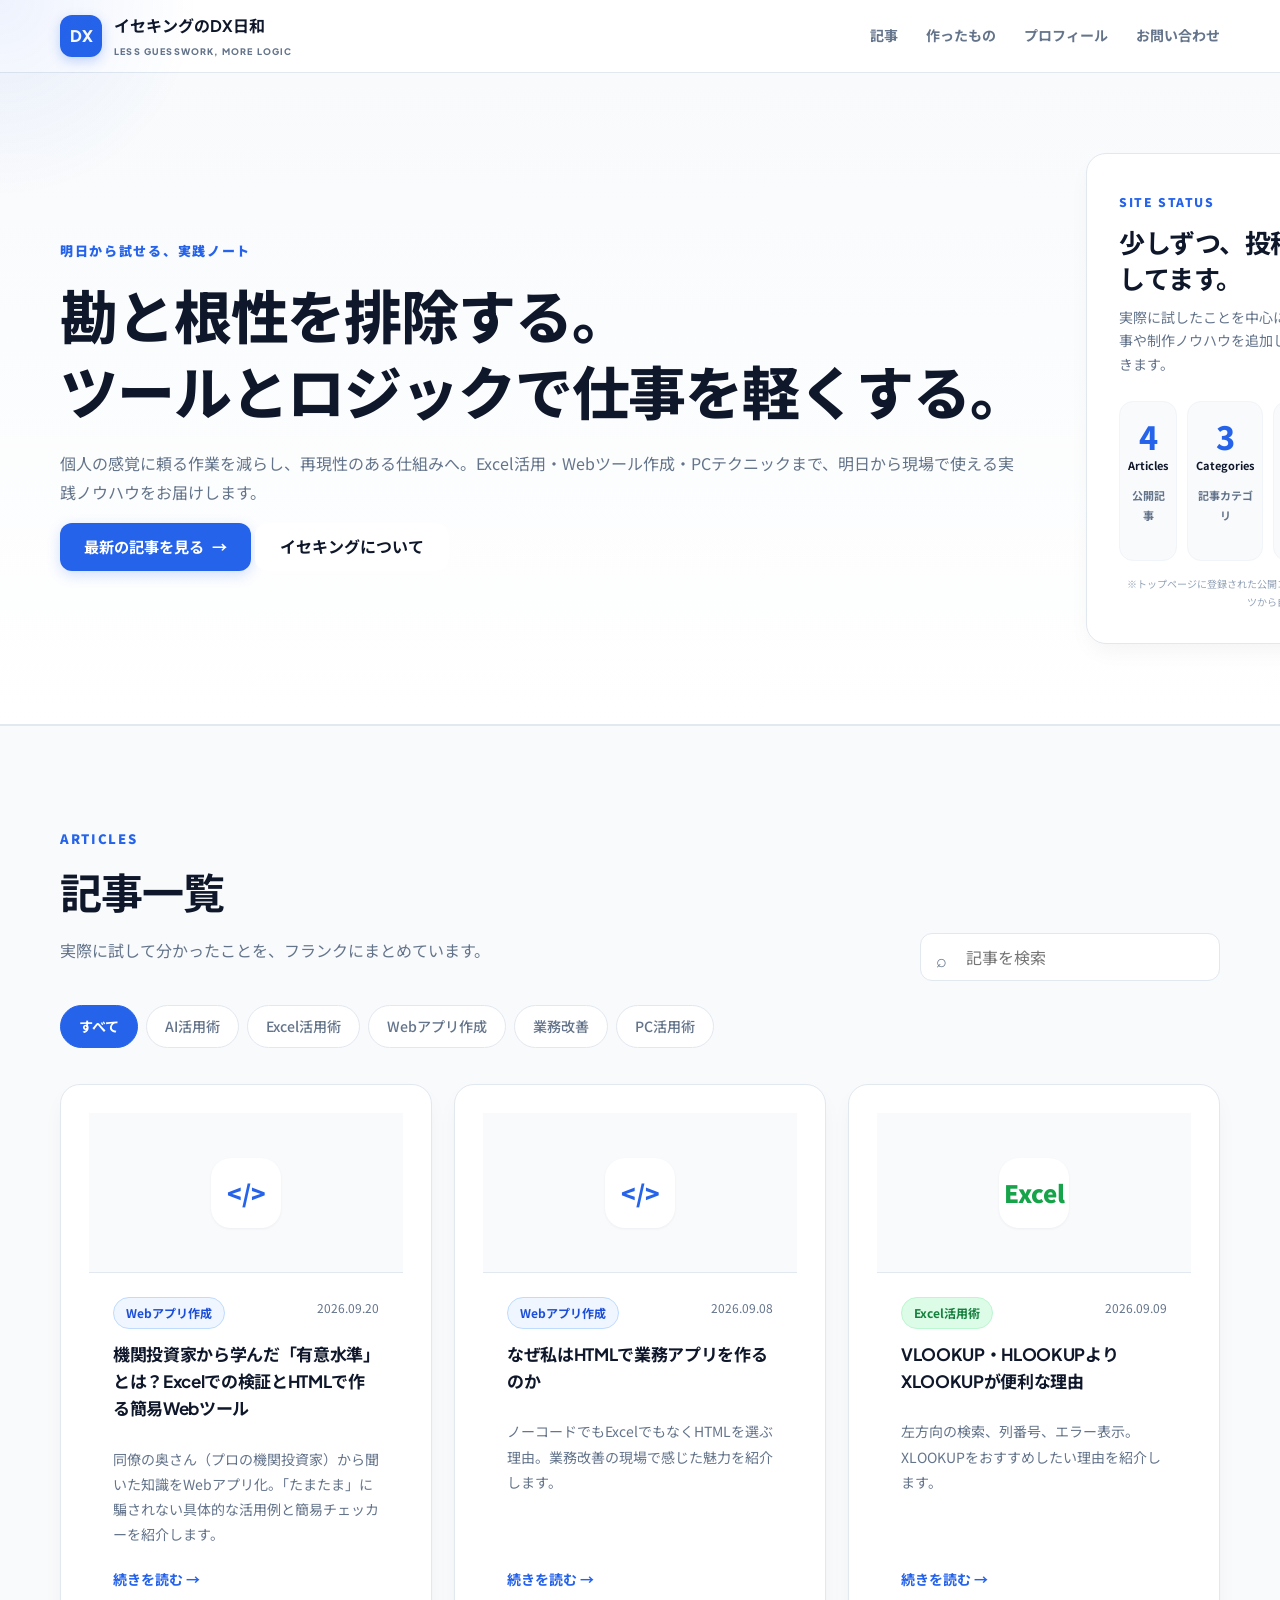
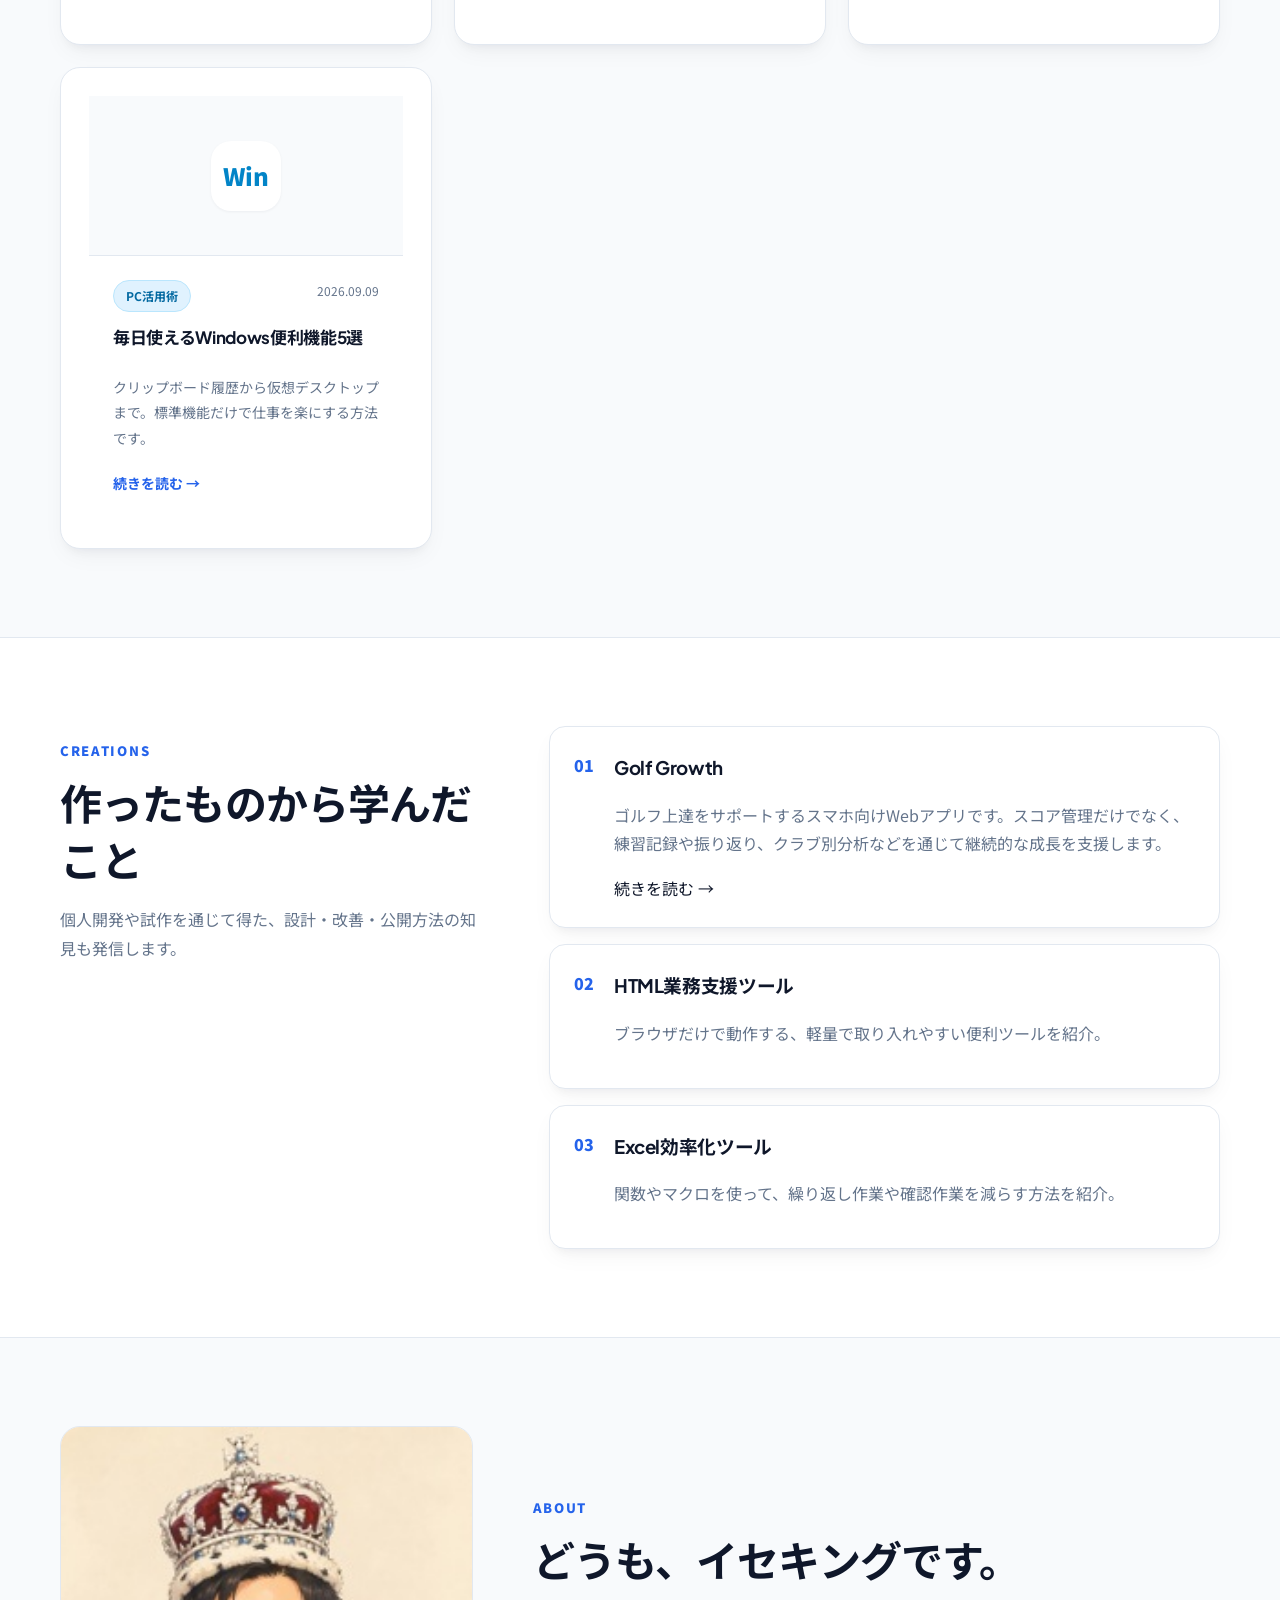
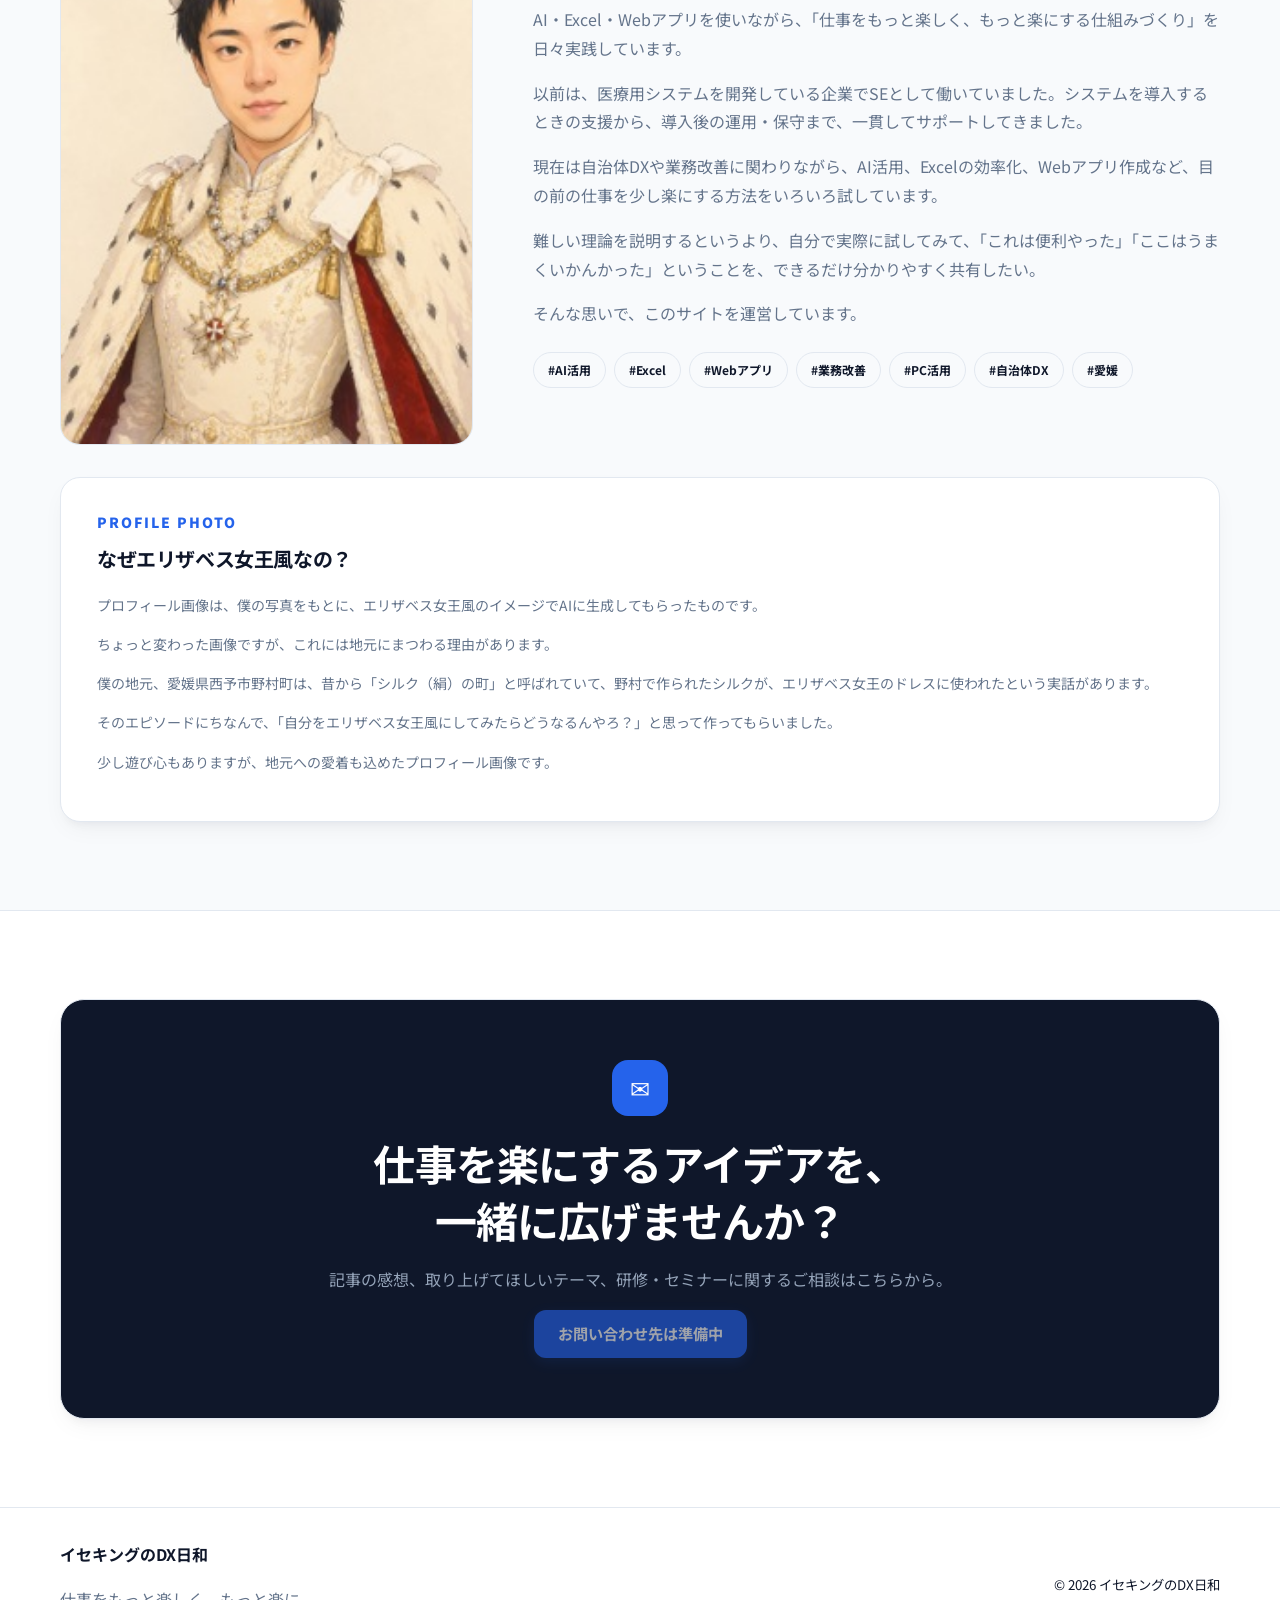
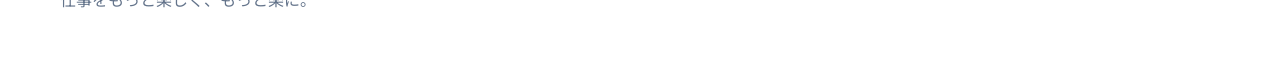
==== index.html @ 140dbc7d "Update index.html" ====
<!doctype html>
<html lang="ja">
<head>
  <meta charset="utf-8">
  <meta name="viewport" content="width=device-width, initial-scale=1">
  <meta name="description" content="AI・Excel・Webアプリ・業務改善・PC活用で、仕事をもっと楽しく、もっと楽にする実践ノウハウを発信します。">
  <meta name="theme-color" content="#f97316">
  <title>イセキングのDX日和</title>
  <link rel="icon" href="favicon.svg" type="image/svg+xml">
  <link rel="stylesheet" href="css/style.css">
  <link rel="stylesheet" href="css/home-polish.css">
</head>
<body　class="js-enabled">
<a class="skip-link" href="#main">本文へ移動</a>

<header class="site-header">
  <div class="container header-inner">
    <a class="brand site-logo" href="#top" aria-label="イセキングのDX日和 トップへ">
      <span class="brand-mark">DX</span>
      <span><strong>イセキングのDX日和</strong><small>LESS GUESSWORK, MORE LOGIC</small></span>
    </a>
    <button class="menu-button" type="button" aria-label="メニューを開く" aria-controls="global-nav" aria-expanded="false">
      <span></span><span></span><span></span>
    </button>
    <nav id="global-nav" class="global-nav" aria-label="メインメニュー">
      <a href="#articles">記事</a>
      <a href="#apps">作ったもの</a>
      <a href="#profile">プロフィール</a>
      <a href="#contact">お問い合わせ</a>
    </nav>
  </div>
</header>

<main id="main">
<section id="top" class="hero">
  <div class="hero-blob blob-one"></div>
  <div class="hero-blob blob-two"></div>
  <div class="container hero-grid">
    <!-- ヒーローエリアのメインテキストに時間差アニメーションを適用 -->
<div class="hero-copy stagger-parent">
  <p class="eyebrow fade-in-up">明日から試せる、実践ノート</p>
  <h1>
    <span class="hero-line">勘と根性を排除する。</span>
    <span class="hero-line"><span class="hero-accent">ツールとロジックで<br class="sp-only">仕事を軽くする。</span></span>
  </h1>
  <p class="lead">個人の感覚に頼る作業を減らし、再現性のある仕組みへ。Excel活用・Webツール作成・PCテクニックまで、明日から現場で使える実践ノウハウをお届けします。</p>
  <div class="hero-actions">
    <a class="btn-primary" href="#articles">最新の記事を見る <span>→</span></a>
    <a class="button secondary" href="#profile" style="color: #94a3b8; border-color: rgba(255,255,255,0.15);">イセキングについて</a>
  </div>
</div>
    <aside class="stats-panel card fade-in-up" aria-label="サイトの公開状況">
      <div class="stats-heading">
        <span class="stats-label">SITE STATUS</span>
        <h2>少しずつ、投稿してます。</h2>
        <p>実際に試したことを中心に、記事や制作ノウハウを追加していきます。</p>
      </div>
      <div class="stats-grid">
        <div class="stat-card">
        <span class="stat-number" id="article-count">0</span>
        <span class="stat-unit">Articles</span>
        <strong>公開記事</strong>
      </div>

    <div class="stat-card">
      <span class="stat-number" id="category-count">0</span>
      <span class="stat-unit">Categories</span>
      <strong>記事カテゴリ</strong>
    </div>

    <div class="stat-card">
      <span class="stat-number" id="app-count">0</span>
      <span class="stat-unit">Apps</span>
      <strong>公開アプリ</strong>
    </div>
      </div>
      <p class="stats-note">※トップページに登録された公開コンテンツから自動集計</p>
    </aside>
  </div>
</section>

<section id="articles" class="section section-soft">
  <div class="container">
    <div class="articles-head fade-in-up">
      <div class="section-heading">
        <p class="kicker">ARTICLES</p>
        <h2>記事一覧</h2>
        <p>実際に試して分かったことを、フランクにまとめています。</p>
      </div>
      <label class="search">
        <span>⌕</span>
        <input id="article-search" type="search" placeholder="記事を検索" aria-label="記事を検索">
      </label>
    </div>

    <!-- カテゴリフィルター -->
    <div class="category-filter fade-in-up">
      <button class="filter-btn active">すべて</button>
      <button class="filter-btn">AI活用術</button>
      <button class="filter-btn">Excel活用術</button>
      <button class="filter-btn">Webアプリ作成</button>
      <button class="filter-btn">業務改善</button>
      <button class="filter-btn">PC活用術</button>
    </div>

    <div id="article-list" class="article-grid">
      <article class="article-card card fade-in-up" data-category="webapp" data-search="HTML Webアプリ 統計学 有意水準 機関投資家 Excel データ分析">
        <div class="article-cover"><span>&lt;/&gt;</span></div>
        <div class="article-body">
          <div class="meta"><span>Webアプリ作成</span><time>2026.09.20</time></div>
          <h3>機関投資家から学んだ「有意水準」とは？Excelでの検証とHTMLで作る簡易Webツール</h3>
          <p>同僚の奥さん（プロの機関投資家）から聞いた知識をWebアプリ化。「たまたま」に騙されない具体的な活用例と簡易チェッカーを紹介します。</p>
          <a href="articles/significance-level-excel-html.html">続きを読む →</a>
        </div>
      </article>

      <article class="article-card card fade-in-up" data-category="webapp" data-search="HTML Webアプリ 業務改善">
        <div class="article-cover"><span>&lt;/&gt;</span></div>
        <div class="article-body">
          <div class="meta"><span>Webアプリ作成</span><time>2026.09.08</time></div>
          <h3>なぜ私はHTMLで業務アプリを作るのか</h3>
          <p>ノーコードでもExcelでもなくHTMLを選ぶ理由。業務改善の現場で感じた魅力を紹介します。</p>
          <a href="articles/why-html-business-app.html">続きを読む →</a>
        </div>
      </article>

      <article class="article-card card fade-in-up" data-category="excel" data-search="Excel XLOOKUP VLOOKUP HLOOKUP 関数">
        <div class="article-cover"><span>Excel</span></div>
        <div class="article-body">
          <div class="meta"><span>Excel活用術</span><time>2026.09.09</time></div>
          <h3>VLOOKUP・HLOOKUPよりXLOOKUPが便利な理由</h3>
          <p>左方向の検索、列番号、エラー表示。XLOOKUPをおすすめしたい理由を紹介します。</p>
          <a href="articles/xlookup-vs-vlookup.html">続きを読む →</a>
        </div>
      </article>

      <article class="article-card card fade-in-up" data-category="pc" data-search="Windows PC活用 ショートカット クリップボード 仮想デスクトップ">
        <div class="article-cover"><span>Win</span></div>
        <div class="article-body">
          <div class="meta"><span>PC活用術</span><time>2026.09.09</time></div>
          <h3>毎日使えるWindows便利機能5選</h3>
          <p>クリップボード履歴から仮想デスクトップまで。標準機能だけで仕事を楽にする方法です。</p>
          <a href="articles/windows-standard-tips-5.html">続きを読む →</a>
        </div>
      </article>
    </div>
    <p id="no-results" class="no-results" hidden>該当する記事はありません。</p>
  </div>
</section>

<section id="apps" class="section">
  <div class="container apps-grid">
    <div class="section-heading fade-in-up">
      <p class="kicker">CREATIONS</p>
      <h2>作ったものから学んだこと</h2>
      <p>個人開発や試作を通じて得た、設計・改善・公開方法の知見も発信します。</p>
    </div>
    <div class="creation-list">
      <article class="creation card fade-in-up" data-public-app="true">
        <span>01</span>
        <div>
          <h3>Golf Growth</h3>
          <p>ゴルフ上達をサポートするスマホ向けWebアプリです。スコア管理だけでなく、練習記録や振り返り、クラブ別分析などを通じて継続的な成長を支援します。</p>
          <a class="creation-link" href="works/golf-growth-story.html">続きを読む →</a>
        </div>
      </article>

      <article class="creation card fade-in-up" data-public-app="true">
        <span>02</span>
        <div>
          <h3>HTML業務支援ツール</h3>
          <p>ブラウザだけで動作する、軽量で取り入れやすい便利ツールを紹介。</p>
        </div>
      </article>

      <article class="creation card fade-in-up">
        <span>03</span>
        <div>
          <h3>Excel効率化ツール</h3>
          <p>関数やマクロを使って、繰り返し作業や確認作業を減らす方法を紹介。</p>
        </div>
      </article>
    </div>
  </div>
</section>

<section id="profile" class="section section-soft">
  <div class="container profile-grid fade-in-up">
    <div class="profile-visual profile-photo-wrap">
      <img class="profile-photo" src="images/profile.jpg" alt="イセキングをエリザベス女王風に表現したAI生成プロフィール画像">
    </div>
    <div class="profile-content">
      <p class="kicker">ABOUT</p>
      <h2>どうも、イセキングです。</h2>
      <p class="profile-lead">AI・Excel・Webアプリを使いながら、「仕事をもっと楽しく、もっと楽にする仕組みづくり」を日々実践しています。</p>
      <p>以前は、医療用システムを開発している企業でSEとして働いていました。システムを導入するときの支援から、導入後の運用・保守まで、一貫してサポートしてきました。</p>
      <p>現在は自治体DXや業務改善に関わりながら、AI活用、Excelの効率化、Webアプリ作成など、目の前の仕事を少し楽にする方法をいろいろ試しています。</p>
      <p>難しい理論を説明するというより、自分で実際に試してみて、「これは便利やった」「ここはうまくいかんかった」ということを、できるだけ分かりやすく共有したい。</p>
      <p>そんな思いで、このサイトを運営しています。</p>

      <div class="tags">
        <span>#AI活用</span>
        <span>#Excel</span>
        <span>#Webアプリ</span>
        <span>#業務改善</span>
        <span>#PC活用</span>
        <span>#自治体DX</span>
        <span>#愛媛</span>
      </div>
    </div>
  </div>

  <div class="container">
    <div class="profile-story card fade-in-up" style="margin-top: 32px;">
      <p class="profile-story-label">PROFILE PHOTO</p>
      <h3>なぜエリザベス女王風なの？</h3>
      <p>プロフィール画像は、僕の写真をもとに、エリザベス女王風のイメージでAIに生成してもらったものです。</p>
      <p>ちょっと変わった画像ですが、これには地元にまつわる理由があります。</p>
      <p>僕の地元、愛媛県西予市野村町は、昔から「シルク（絹）の町」と呼ばれていて、野村で作られたシルクが、エリザベス女王のドレスに使われたという実話があります。</p>
      <p>そのエピソードにちなんで、「自分をエリザベス女王風にしてみたらどうなるんやろ？」と思って作ってもらいました。</p>
      <p>少し遊び心もありますが、地元への愛着も込めたプロフィール画像です。</p>
    </div>
  </div>
</section>

<section id="contact" class="section contact-section">
  <div class="container contact-card card fade-in-up">
    <span class="mail-icon">✉</span>
    <h2>仕事を楽にするアイデアを、<br>一緒に広げませんか？</h2>
    <p>記事の感想、取り上げてほしいテーマ、研修・セミナーに関するご相談はこちらから。</p>
    <a class="btn-primary disabled" href="#" aria-disabled="true" style="opacity:0.6; cursor:not-allowed;">お問い合わせ先は準備中</a>
  </div>
</section>
</main>

<footer>
  <div class="container footer-inner">
    <div>
      <strong>イセキングのDX日和</strong>
      <p>仕事をもっと楽しく、もっと楽に。</p>
    </div>
    <small>© <span id="year"></span> イセキングのDX日和</small>
  </div>
</footer>

<script src="js/main.js"></script>
</body>
</html>
---- css/style.css ----
@import url('https://fonts.googleapis.com/css2?family=Plus+Jakarta+Sans:wght@500;700;800&family=Noto+Sans+JP:wght@400;500;700&display=swap');

:root {
  --bg-main: #ffffff;
  --bg-soft: #f8fafc;
  --text-main: #0f172a;
  --text-muted: #64748b;
  --border-line: #e2e8f0;
  
  --blue-primary: #2563eb;
  --blue-hover: #1d4ed8;
  --blue-light: #eff6ff;
  --blue-border: #bfdbfe;

  --shadow-sm: 0 1px 3px rgba(15, 23, 42, 0.05);
  --shadow-md: 0 10px 25px -5px rgba(15, 23, 42, 0.05), 0 8px 10px -6px rgba(15, 23, 42, 0.05);
  --shadow-lg: 0 20px 30px -10px rgba(15, 23, 42, 0.08);
}

* { box-sizing: border-box; }
html { scroll-behavior: smooth; scroll-padding-top: 84px; }

body {
  margin: 0;
  color: var(--text-main);
  font-family: 'Noto Sans JP', -apple-system, BlinkMacSystemFont, sans-serif;
  background-color: var(--bg-main);
  line-height: 1.8;
}

a { color: inherit; text-decoration: none; }
button, input { font: inherit; }

.container {
  width: min(1160px, calc(100% - 40px));
  margin: auto;
}

/* マウスカーソル追従の光（カーソルライト） */
.cursor-glow {
  position: fixed;
  top: 0;
  left: 0;
  width: 400px;
  height: 400px;
  border-radius: 50%;
  background: radial-gradient(circle, rgba(37, 99, 235, 0.08) 0%, rgba(37, 99, 235, 0) 70%);
  pointer-events: none;
  transform: translate(-50%, -50%);
  z-index: 9999;
  transition: opacity 0.3s ease;
}

.skip-link {
  position: fixed; left: 12px; top: -80px; z-index: 999;
  padding: 10px 16px; background: #0f172a; color: #fff; border-radius: 8px;
}
.skip-link:focus { top: 12px; }

/* ヘッダー */
.site-header {
  position: sticky; top: 0; z-index: 1000;
  background: rgba(255, 255, 255, 0.85);
  backdrop-filter: blur(12px);
  -webkit-backdrop-filter: blur(12px);
  border-bottom: 1px solid var(--border-line);
}
.header-inner {
  height: 72px; display: flex; align-items: center; justify-content: space-between;
}
.brand, .site-logo {
  display: flex; align-items: center; gap: 12px;
  font-family: 'Plus Jakarta Sans', 'Noto Sans JP', sans-serif;
  font-weight: 800; color: var(--text-main);
}
.brand-mark {
  display: grid; place-items: center; width: 42px; height: 42px;
  border-radius: 12px; background: var(--blue-primary); color: #fff;
  font-weight: 900; box-shadow: 0 4px 12px rgba(37, 99, 235, 0.25);
}
.brand strong { display: block; font-size: 16px; color: var(--text-main); }
.brand small { display: block; margin-top: 3px; color: var(--text-muted); font-size: 9px; letter-spacing: .13em; }

.global-nav { display: flex; gap: 28px; align-items: center; }
.global-nav a { font-size: 14px; font-weight: 700; color: var(--text-muted); }
.global-nav a:hover { color: var(--blue-primary); }

.menu-button {
  display: none; width: 44px; height: 44px; border: 1px solid var(--border-line);
  border-radius: 12px; background: #fff;
}
.menu-button span { display: block; width: 21px; height: 2px; margin: 5px auto; background: var(--text-main); }

/* セクション & カード共通 */
.section { padding: 88px 0; }
.section-soft { background-color: var(--bg-soft); border-top: 1px solid var(--border-line); border-bottom: 1px solid var(--border-line); }

.kicker, .eyebrow {
  color: var(--blue-primary);
  font-size: 13px; font-weight: 900; letter-spacing: .13em;
}

h1, h2, h3, h4 {
  font-family: 'Plus Jakarta Sans', 'Noto Sans JP', sans-serif;
  color: var(--text-main); letter-spacing: -0.02em;
}
.section-heading h2, .profile-grid h2, .contact-card h2 {
  margin: 8px 0 12px; font-size: clamp(30px, 4vw, 42px); line-height: 1.35;
}
p { color: var(--text-muted); }

.card {
  background: #ffffff;
  border: 1px solid var(--border-line);
  border-radius: 20px;
  padding: 28px;
  box-shadow: var(--shadow-md);
  transition: transform 0.25s ease, box-shadow 0.25s ease, border-color 0.25s ease;
}
.card:hover {
  transform: translateY(-4px);
  border-color: var(--blue-border);
  box-shadow: var(--shadow-lg);
}

/* ボタン */
.btn-primary, .button.primary {
  display: inline-flex; align-items: center; justify-content: center; gap: 8px;
  min-height: 48px; padding: 0 24px; border-radius: 12px;
  background: var(--blue-primary); color: #ffffff !important;
  font-weight: 700; font-size: 0.95rem; border: none; cursor: pointer;
  box-shadow: 0 4px 14px rgba(37, 99, 235, 0.2); transition: all 0.2s ease;
  text-decoration: none;
}
.btn-primary:hover, .button.primary:hover {
  background: var(--blue-hover); transform: translateY(-2px);
  box-shadow: 0 6px 20px rgba(37, 99, 235, 0.3);
}

.button.secondary {
  display: inline-flex; align-items: center; justify-content: center;
  min-height: 48px; padding: 0 24px; border-radius: 12px;
  background: #fff; border: 1px solid var(--border-line);
  color: var(--text-main) !important; font-weight: 700; transition: .2s;
}
.button.secondary:hover { border-color: var(--blue-primary); color: var(--blue-primary) !important; background: var(--blue-light); }

/* 記事グリッド & カード */
.articles-head { display: flex; justify-content: space-between; align-items: flex-end; gap: 24px; }
.search { position: relative; width: 300px; flex: 0 0 auto; }
.search span { position: absolute; left: 16px; top: 10px; color: var(--text-muted); font-size: 18px; }
.search input {
  width: 100%; height: 48px; padding: 0 16px 0 45px;
  border: 1px solid var(--border-line); border-radius: 12px;
  background: #fff; color: var(--text-main); outline: none;
}
.search input:focus { border-color: var(--blue-primary); box-shadow: 0 0 0 3px var(--blue-light); }

.article-grid { display: grid; grid-template-columns: repeat(3, 1fr); gap: 22px; margin-top: 36px; }
.article-card { overflow: hidden; display: flex; flex-direction: column; }
.article-cover { display: grid; place-items: center; height: 160px; background: var(--bg-soft); border-bottom: 1px solid var(--border-line); }
.article-cover span {
  display: grid; place-items: center; width: 70px; height: 70px;
  border-radius: 20px; background: #fff; color: var(--blue-primary);
  font-size: 24px; font-weight: 900; box-shadow: var(--shadow-sm);
}
.article-body { padding: 24px; display: flex; flex-direction: column; flex-grow: 1; }
.meta { display: flex; justify-content: space-between; gap: 8px; color: var(--text-muted); font-size: 12px; margin-bottom: 12px; }
.meta span { padding: 4px 12px; border-radius: 999px; background: var(--blue-light); color: var(--blue-primary); font-weight: 700; }
.article-card h3 { margin: 0 0 10px; font-size: 17px; line-height: 1.6; }
.article-card p { font-size: 14px; margin-bottom: 20px; flex-grow: 1; }
.article-card a { color: var(--blue-primary); font-size: 14px; font-weight: 700; }
.article-card a:hover { text-decoration: underline; }

/* 制作物・プロフィール */
.apps-grid { display: grid; grid-template-columns: .78fr 1.22fr; gap: 60px; }
.creation-list { display: grid; gap: 16px; }
.creation { display: flex; gap: 20px; padding: 24px; border: 1px solid var(--border-line); border-radius: 16px; background: #fff; }
.creation > span { color: var(--blue-primary); font-weight: 900; }
.creation h3 { margin: 0 0 6px; }

.profile-grid { display: grid; grid-template-columns: .75fr 1.25fr; align-items: center; gap: 60px; }
.tags { display: flex; flex-wrap: wrap; gap: 8px; margin-top: 24px; }
.tags span { padding: 6px 14px; border: 1px solid var(--border-line); border-radius: 999px; background: var(--bg-soft); color: var(--text-main); font-size: 12px; font-weight: 700; }

/* お問い合わせ・フッター */
.contact-card { padding: 60px 30px; border-radius: 24px; background: #0f172a; color: #fff; text-align: center; }
.contact-card h2 { color: #fff !important; }
.contact-card p { color: #94a3b8 !important; }
.mail-icon { display: grid; place-items: center; width: 56px; height: 56px; margin: 0 auto 20px; border-radius: 16px; background: var(--blue-primary); color: #fff; font-size: 24px; }

footer { border-top: 1px solid var(--border-line); background: #fff; }
.footer-inner { display: flex; justify-content: space-between; align-items: center; padding: 32px 0; }

/* レスポンシブ */
@media(max-width:900px){
  .menu-button { display: block; }
  .global-nav { position: absolute; display: none; top: 72px; left: 0; right: 0; padding: 20px; background: #fff; border-bottom: 1px solid var(--border-line); box-shadow: var(--shadow-md); }
  .global-nav.open { display: flex; flex-direction: column; gap: 16px; align-items: flex-start; }
  .article-grid { grid-template-columns: 1fr 1fr; }
  .apps-grid, .profile-grid { grid-template-columns: 1fr; gap: 40px; }
}
@media(max-width:640px){
  .article-grid { grid-template-columns: 1fr; }
  .articles-head { display: block; }
  .search { width: 100%; margin-top: 16px; }
  .footer-inner { flex-direction: column; gap: 12px; text-align: center; }
}
---- css/home-polish.css ----
/* ==========================================================================
   トップページ用 クリーンデザイン・スタイル調整 & アニメーション
   ========================================================================== */

/* ヒーローエリア */
.hero {
  position: relative;
  background: linear-gradient(180deg, #f8fafc 0%, #ffffff 100%);
  border-bottom: 1px solid #e2e8f0;
  overflow: hidden;
}

.hero-grid {
  display: grid;
  grid-template-columns: 1.1fr 0.9fr;
  align-items: center;
  gap: 60px;
  padding: 80px 0;
}

.hero-copy h1 {
  margin: 16px 0 20px;
  font-size: clamp(36px, 5vw, 58px);
  font-weight: 800;
  line-height: 1.25;
  color: #0f172a;
}

/* ヒーローエリア H1 タイピング風スタイル */
.hero-copy h1 {
  margin: 16px 0 20px;
  font-size: clamp(36px, 5vw, 58px);
  font-weight: 800;
  line-height: 1.3;
  color: #0f172a;
}

.hero-line {
  display: block;
  min-height: 1.3em;
  white-space: nowrap;
}

/* 点滅するカーソル（タイピング中の演出） */
.type-cursor {
  display: inline-block;
  width: 3px;
  height: 0.9em;
  background-color: #2563eb;
  margin-left: 4px;
  vertical-align: middle;
  animation: blink 0.8s infinite;
}

@keyframes blink {
  0%, 100% { opacity: 1; }
  50% { opacity: 0; }
}

/* サブテキストとボタンはタイピング完了後に表示 */
.hero-copy .lead,
.hero-actions {
  opacity: 0;
  transform: translateY(15px);
  transition: opacity 0.8s ease, transform 0.8s ease;
}

.hero-copy .lead.is-visible,
.hero-actions.is-visible {
  opacity: 1;
  transform: translateY(0);
}

@keyframes fadeInUp {
  to {
    opacity: 1;
    transform: translateY(0);
  }
}

.hero-accent {
  color: #2563eb;
}

/* 右側ステータスパネル */
.stats-panel {
  padding: 32px;
  border: 1px solid #e2e8f0;
  border-radius: 20px;
  background: #ffffff;
  box-shadow: 0 10px 25px -5px rgba(15, 23, 42, 0.05);
}

.stats-label {
  color: #2563eb;
  font-size: 12px;
  font-weight: 900;
  letter-spacing: 0.13em;
}

.stats-heading h2 {
  margin: 10px 0 8px;
  font-size: 26px;
  line-height: 1.4;
  color: #0f172a;
}

.stats-heading p {
  margin: 0;
  color: #64748b;
  font-size: 14px;
  line-height: 1.7;
}

.stats-grid {
  display: grid;
  grid-template-columns: repeat(3, 1fr);
  gap: 10px;
  margin-top: 24px;
}

.stat-card {
  padding: 18px 8px 15px;
  border: 1px solid #f1f5f9;
  border-radius: 14px;
  background: #f8fafc;
  text-align: center;
}

.stat-number {
  display: block;
  color: #2563eb;
  font-size: 32px;
  font-weight: 800;
  line-height: 1;
}

.stat-unit {
  display: block;
  margin-top: 4px;
  color: #0f172a;
  font-size: 11px;
  font-weight: 700;
}

.stat-card strong {
  display: block;
  margin-top: 10px;
  color: #64748b;
  font-size: 11px;
}

.stats-note {
  margin: 14px 0 0;
  color: #94a3b8;
  font-size: 10px;
  text-align: right;
}

/* カテゴリフィルター */
.category-filter {
  display: flex;
  gap: 8px;
  flex-wrap: wrap;
  margin-top: 24px;
  margin-bottom: 24px;
}

.filter-btn {
  padding: 8px 18px;
  border-radius: 999px;
  border: 1px solid #e2e8f0;
  background: #ffffff;
  color: #64748b;
  font-size: 0.88rem;
  font-weight: 500;
  cursor: pointer;
  transition: all 0.2s ease;
}

.filter-btn:hover {
  border-color: #93c5fd;
  color: #2563eb;
  background: #eff6ff;
}

.filter-btn.active {
  border-color: #2563eb;
  background: #2563eb;
  color: #ffffff;
  font-weight: 700;
}

/* --------------------------------------------------------------------------
   カテゴリごとのカラー識別（タグおよびサムネイル用）
   -------------------------------------------------------------------------- */
/* Excel */
[data-category="excel"] .meta span,
.tag-excel {
  background-color: #dcfce7 !important;
  color: #15803d !important;
  border: 1px solid #bbf7d0 !important;
}
.article-card[data-category="excel"] .article-cover span {
  color: #16a34a !important;
}

/* AI活用術 */
[data-category="ai"] .meta span,
.tag-ai {
  background-color: #f3e8ff !important;
  color: #7e22ce !important;
  border: 1px solid #e9d5ff !important;
}
.article-card[data-category="ai"] .article-cover span {
  color: #9333ea !important;
}

/* Webアプリ作成 */
[data-category="webapp"] .meta span,
.tag-webapp {
  background-color: #eff6ff !important;
  color: #1d4ed8 !important;
  border: 1px solid #bfdbfe !important;
}
.article-card[data-category="webapp"] .article-cover span {
  color: #2563eb !important;
}

/* 業務改善 */
[data-category="process"] .meta span,
.tag-process {
  background-color: #ffedd5 !important;
  color: #c2410c !important;
  border: 1px solid #fed7aa !important;
}
.article-card[data-category="process"] .article-cover span {
  color: #ea580c !important;
}

/* PC活用術 */
[data-category="pc"] .meta span,
.tag-pc {
  background-color: #e0f2fe !important;
  color: #0369a1 !important;
  border: 1px solid #bae6fd !important;
}
.article-card[data-category="pc"] .article-cover span {
  color: #0284c7 !important;
}

/* プロフィール */
.profile-photo-wrap {
  overflow: hidden;
  border: 1px solid #e2e8f0;
  background: #f8fafc;
  border-radius: 20px;
}

.profile-photo {
  display: block;
  width: 100%;
  height: 100%;
  object-fit: cover;
}

.profile-story {
  margin: 40px auto 0;
  padding: 32px 36px;
  border: 1px solid #e2e8f0;
  border-radius: 20px;
  background: #ffffff;
}

.profile-story-label {
  margin: 0 0 6px !important;
  color: #2563eb !important;
  font-size: 11px;
  font-weight: 900;
  letter-spacing: 0.14em;
}

.profile-story h3 {
  margin: 0 0 16px;
  color: #0f172a;
  font-size: 20px;
}

.profile-story p {
  color: #64748b;
  font-size: 14px;
  line-height: 1.8;
}

/* レスポンシブ */
@media(max-width:900px){
  .hero-grid { grid-template-columns: 1fr; gap: 36px; padding: 48px 0; }
}
@media(max-width:640px){
  .hero-copy h1 { font-size: 34px; }
  .hero-actions { flex-direction: column; }
  .stats-panel { padding: 20px 16px; }
  .stats-grid { gap: 6px; }
  .stat-number { font-size: 24px; }
  .profile-story { padding: 20px; }
}
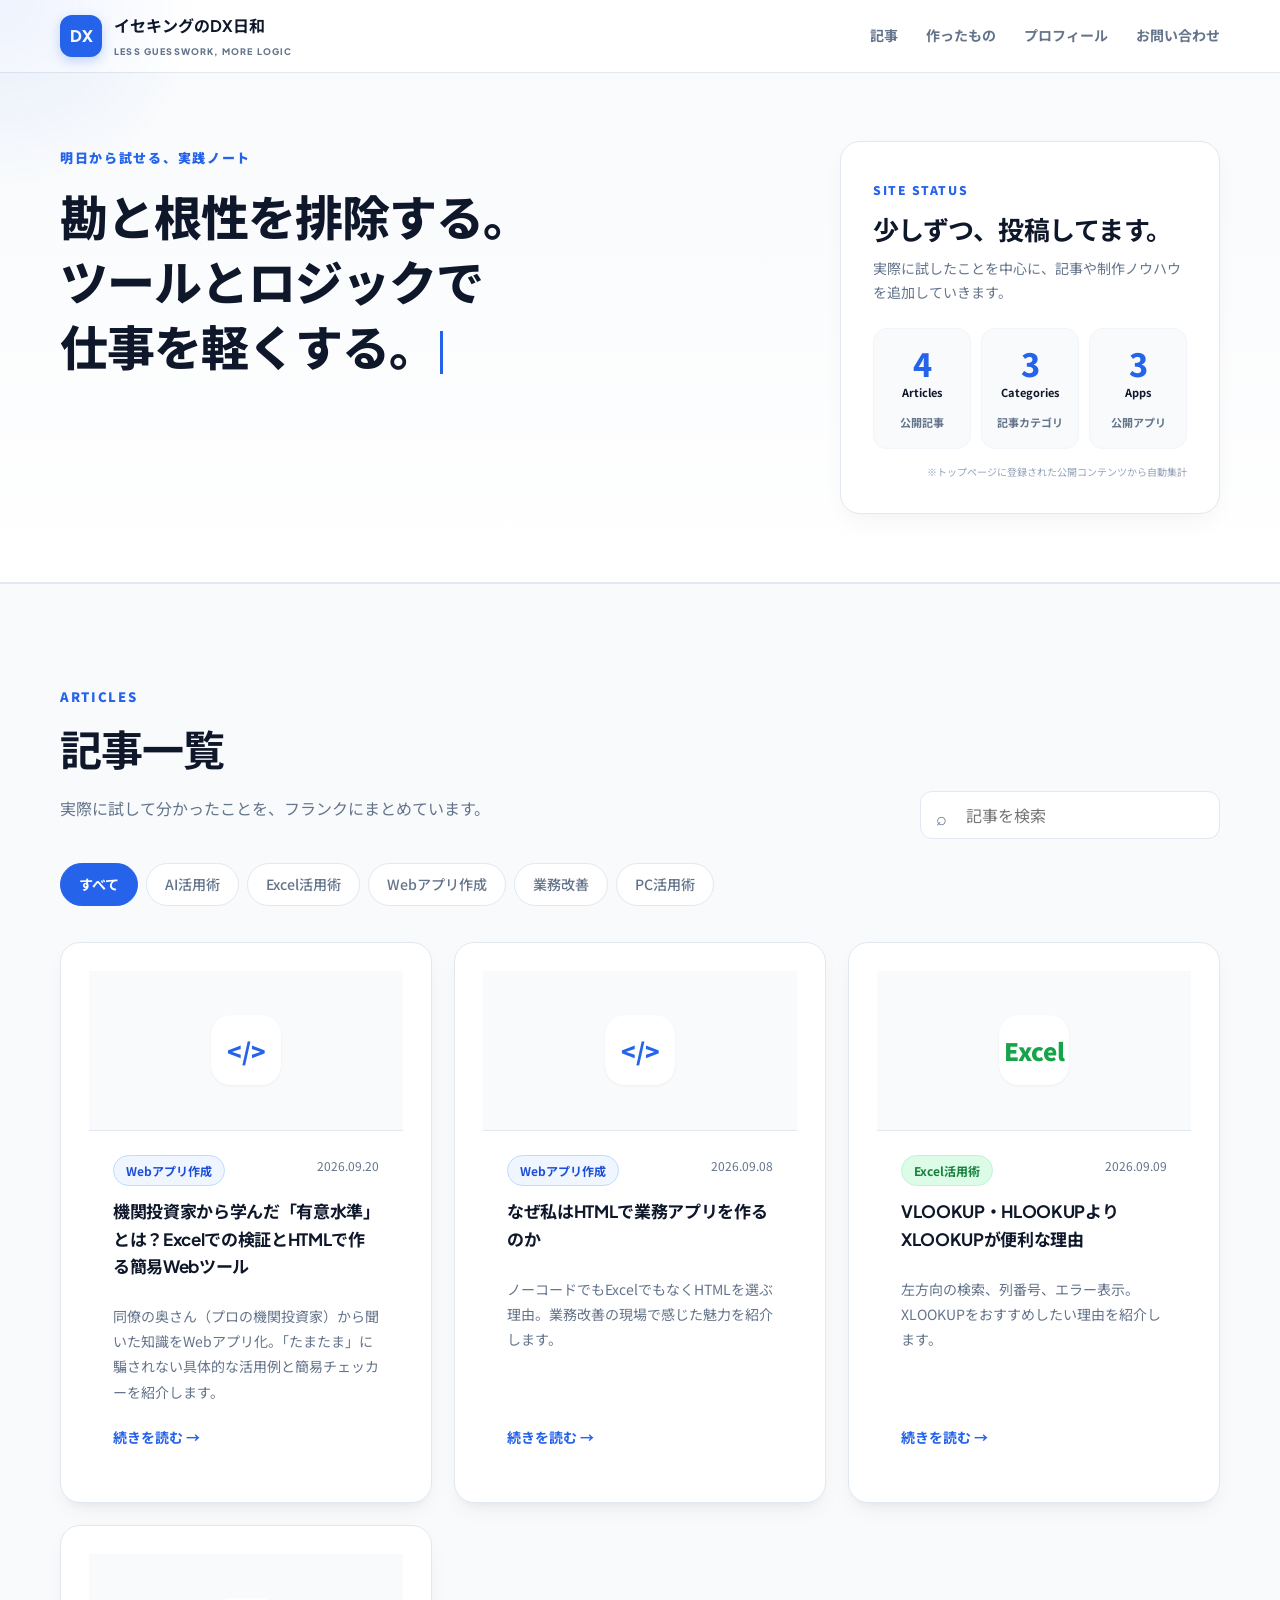
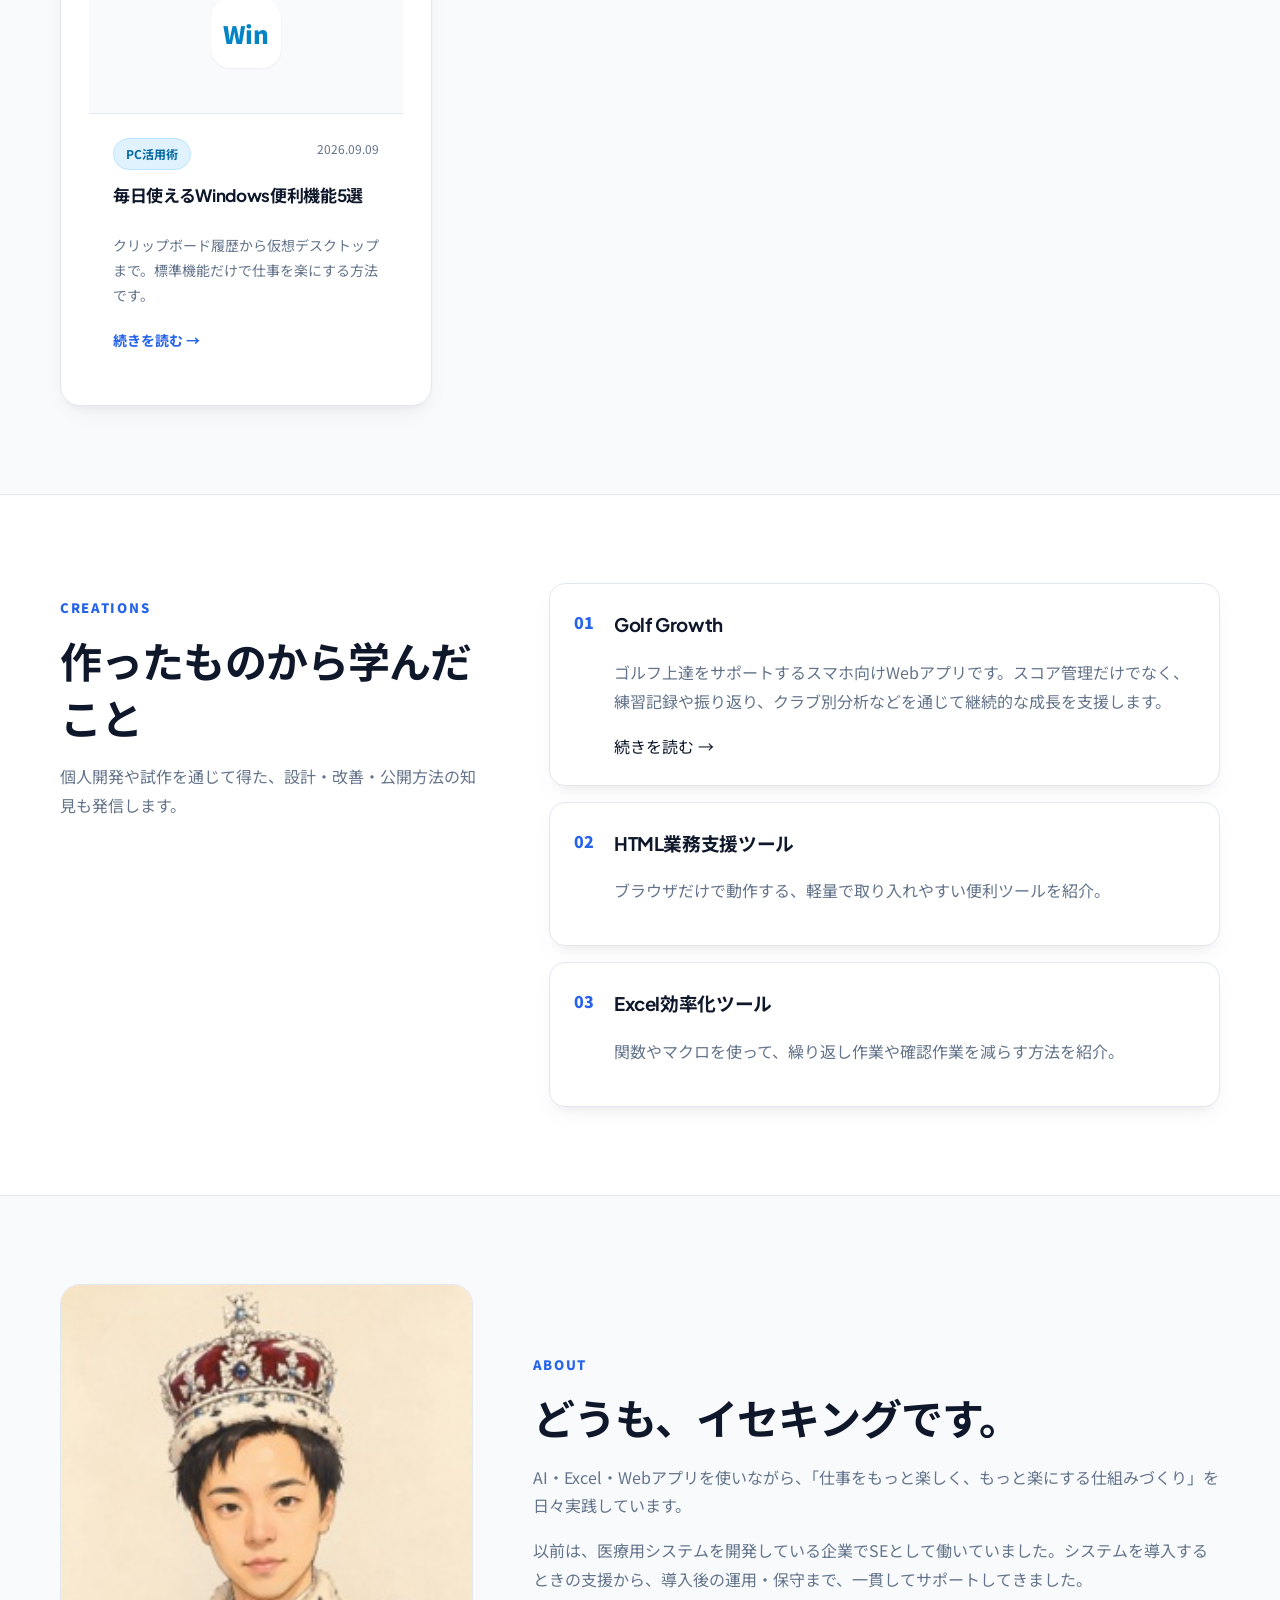
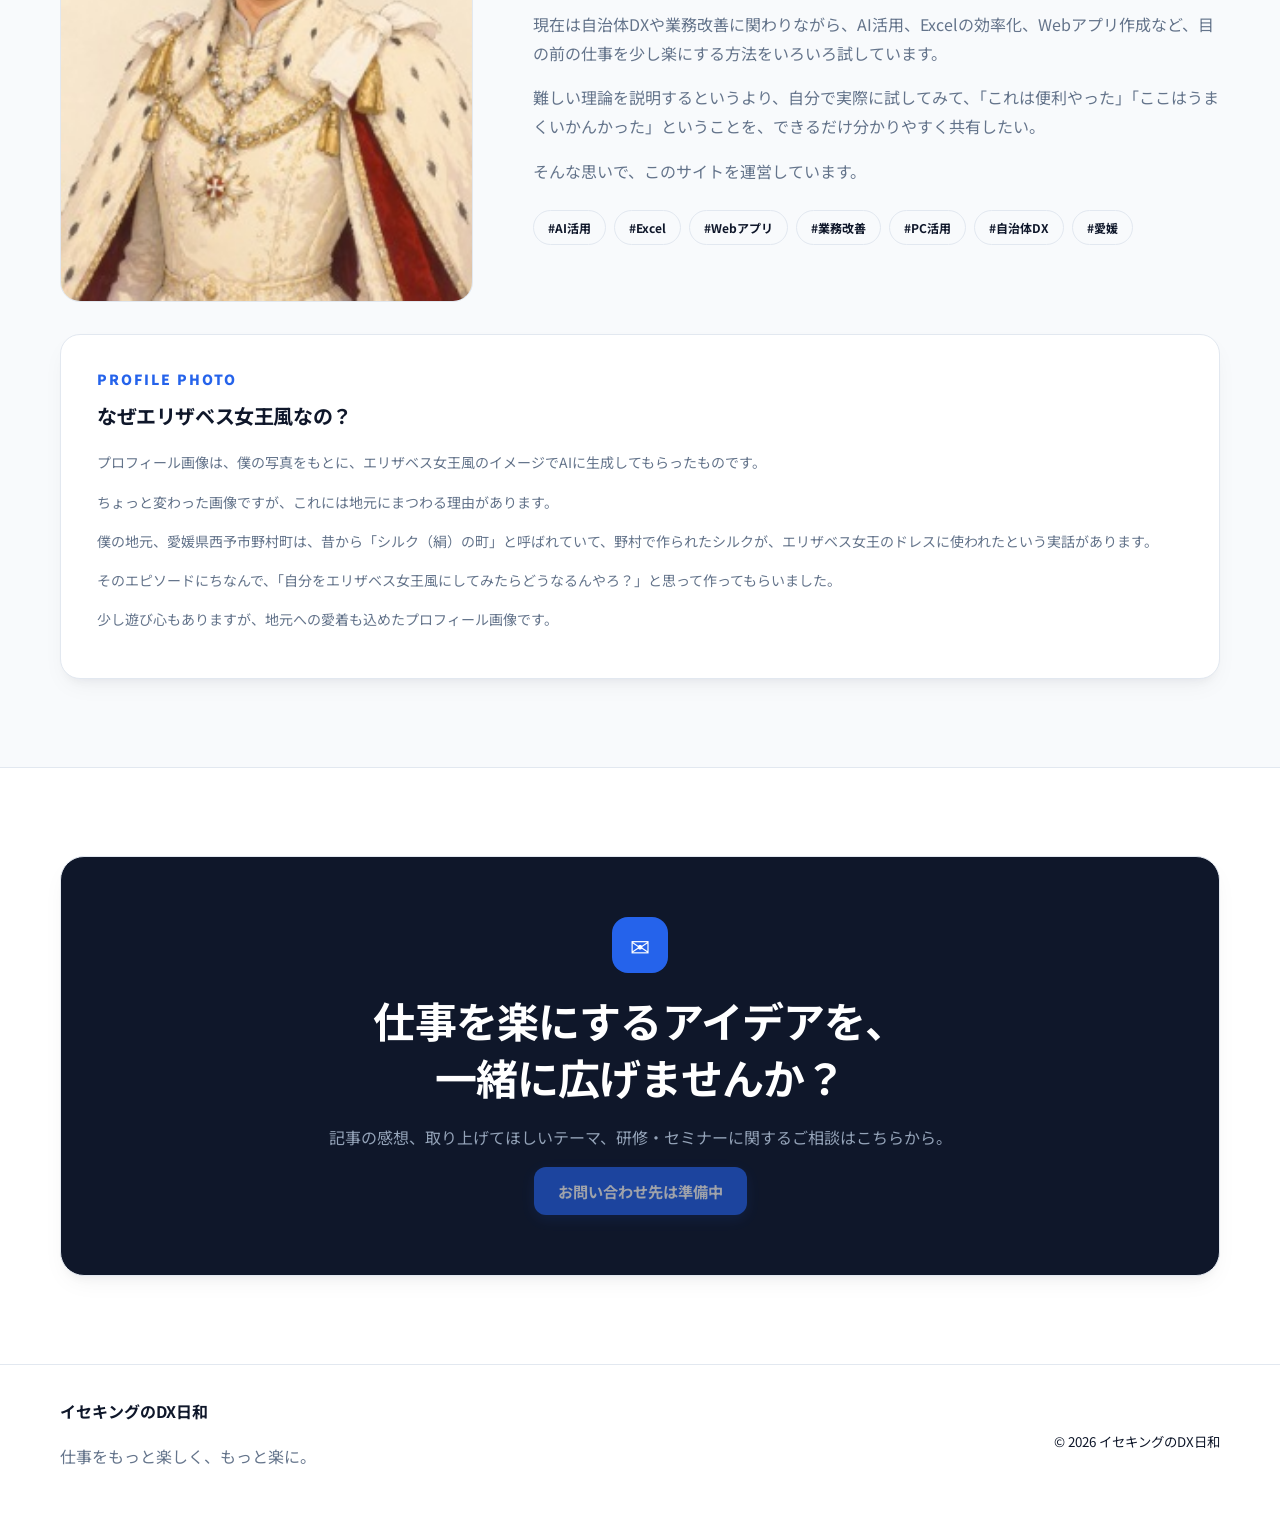
==== commit bb53786a: "Update index.html" ====
--- a/index.html
+++ b/index.html
@@ -41,7 +41,8 @@
   <p class="eyebrow fade-in-up">明日から試せる、実践ノート</p>
   <h1>
     <span class="hero-line">勘と根性を排除する。</span>
-    <span class="hero-line"><span class="hero-accent">ツールとロジックで<br class="sp-only">仕事を軽くする。</span></span>
+    <span class="hero-line">ツールとロジックで</span>
+    <span class="hero-line"><span class="hero-accent">仕事を軽くする。</span></span>
   </h1>
   <p class="lead">個人の感覚に頼る作業を減らし、再現性のある仕組みへ。Excel活用・Webツール作成・PCテクニックまで、明日から現場で使える実践ノウハウをお届けします。</p>
   <div class="hero-actions">
--- a/css/home-polish.css
+++ b/css/home-polish.css
@@ -10,35 +10,62 @@
   overflow: hidden;
 }
 
+/* ヒーローエリアのグリッド幅調整（ステータスパネルの圧迫を防止） */
 .hero-grid {
   display: grid;
-  grid-template-columns: 1.1fr 0.9fr;
+  grid-template-columns: 1fr 380px; /* 右パネルの幅を380pxに固定 */
   align-items: center;
-  gap: 60px;
-  padding: 80px 0;
-}
-
+  gap: 40px;
+  padding: 60px 0;
+}
+
+/* メインコピーのフォントサイズと改行制御 */
 .hero-copy h1 {
   margin: 16px 0 20px;
-  font-size: clamp(36px, 5vw, 58px);
+  font-size: clamp(28px, 3.8vw, 48px); /* 文字サイズを少し抑えて収まりを改善 */
   font-weight: 800;
-  line-height: 1.25;
+  line-height: 1.35;
   color: #0f172a;
 }
 
-/* ヒーローエリア H1 タイピング風スタイル */
-.hero-copy h1 {
-  margin: 16px 0 20px;
-  font-size: clamp(36px, 5vw, 58px);
-  font-weight: 800;
-  line-height: 1.3;
-  color: #0f172a;
-}
-
 .hero-line {
   display: block;
-  min-height: 1.3em;
-  white-space: nowrap;
+  min-height: 1.35em;
+  white-space: normal; /* 折り返しを許可 */
+  word-break: keep-all; /* 単語の途中で不自然に切れるのを防止 */
+  overflow-wrap: break-word;
+}
+
+/* PCではスマホ用改行タグを非表示 */
+.sp-only {
+  display: none;
+}
+
+/* タブレット・スマホ用のレスポンシブ設定 */
+@media (max-width: 960px) {
+  .hero-grid {
+    grid-template-columns: 1fr; /* 1列に並べる */
+    gap: 32px;
+    padding: 40px 0;
+  }
+
+  .hero-copy h1 {
+    font-size: clamp(24px, 6vw, 36px); /* スマホ画面に収まるサイズに自動調整 */
+  }
+
+  .sp-only {
+    display: inline; /* スマホのみ指定位置で改行 */
+  }
+}
+
+@media (max-width: 480px) {
+  .hero-copy h1 {
+    font-size: 22px; /* 小さめ端末用のサイズ調整 */
+  }
+
+  .stats-panel {
+    padding: 20px 16px; /* ステータスパネルの余白を詰めてコンパクト化 */
+  }
 }
 
 /* 点滅するカーソル（タイピング中の演出） */
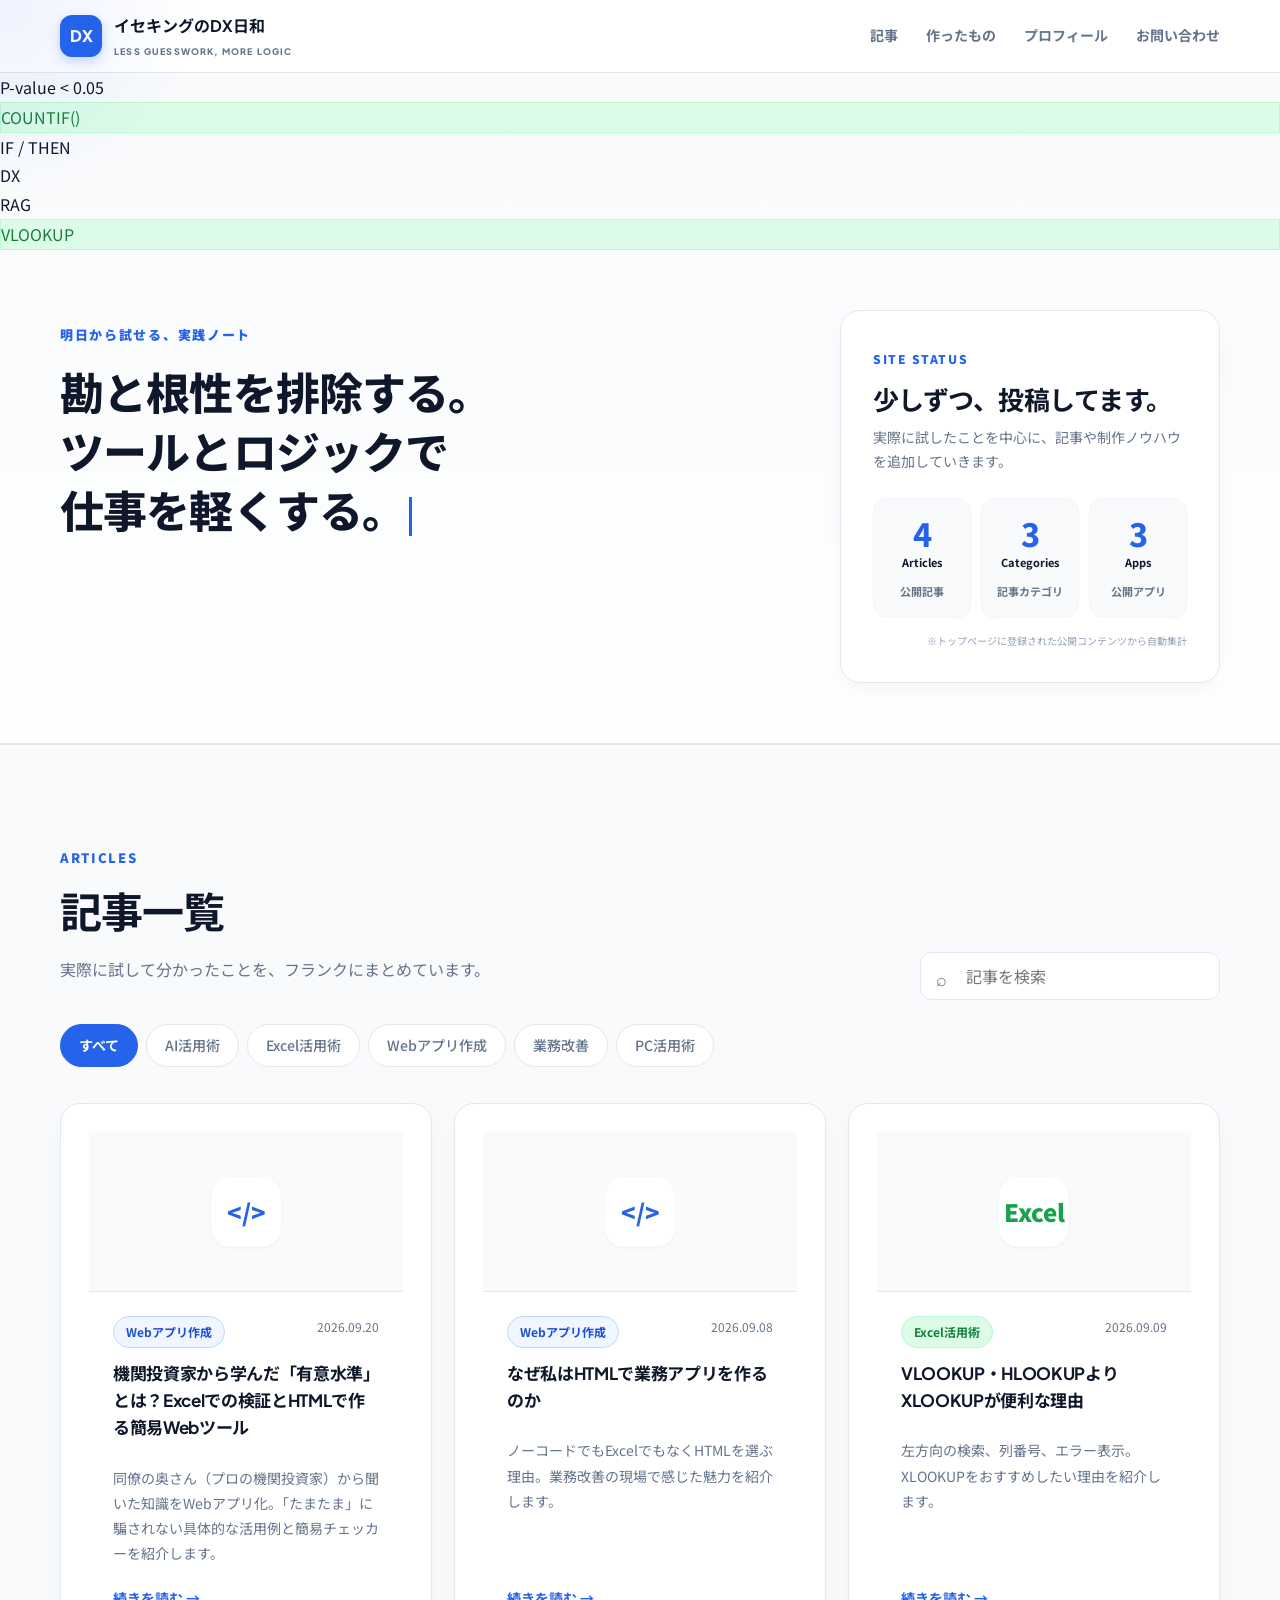
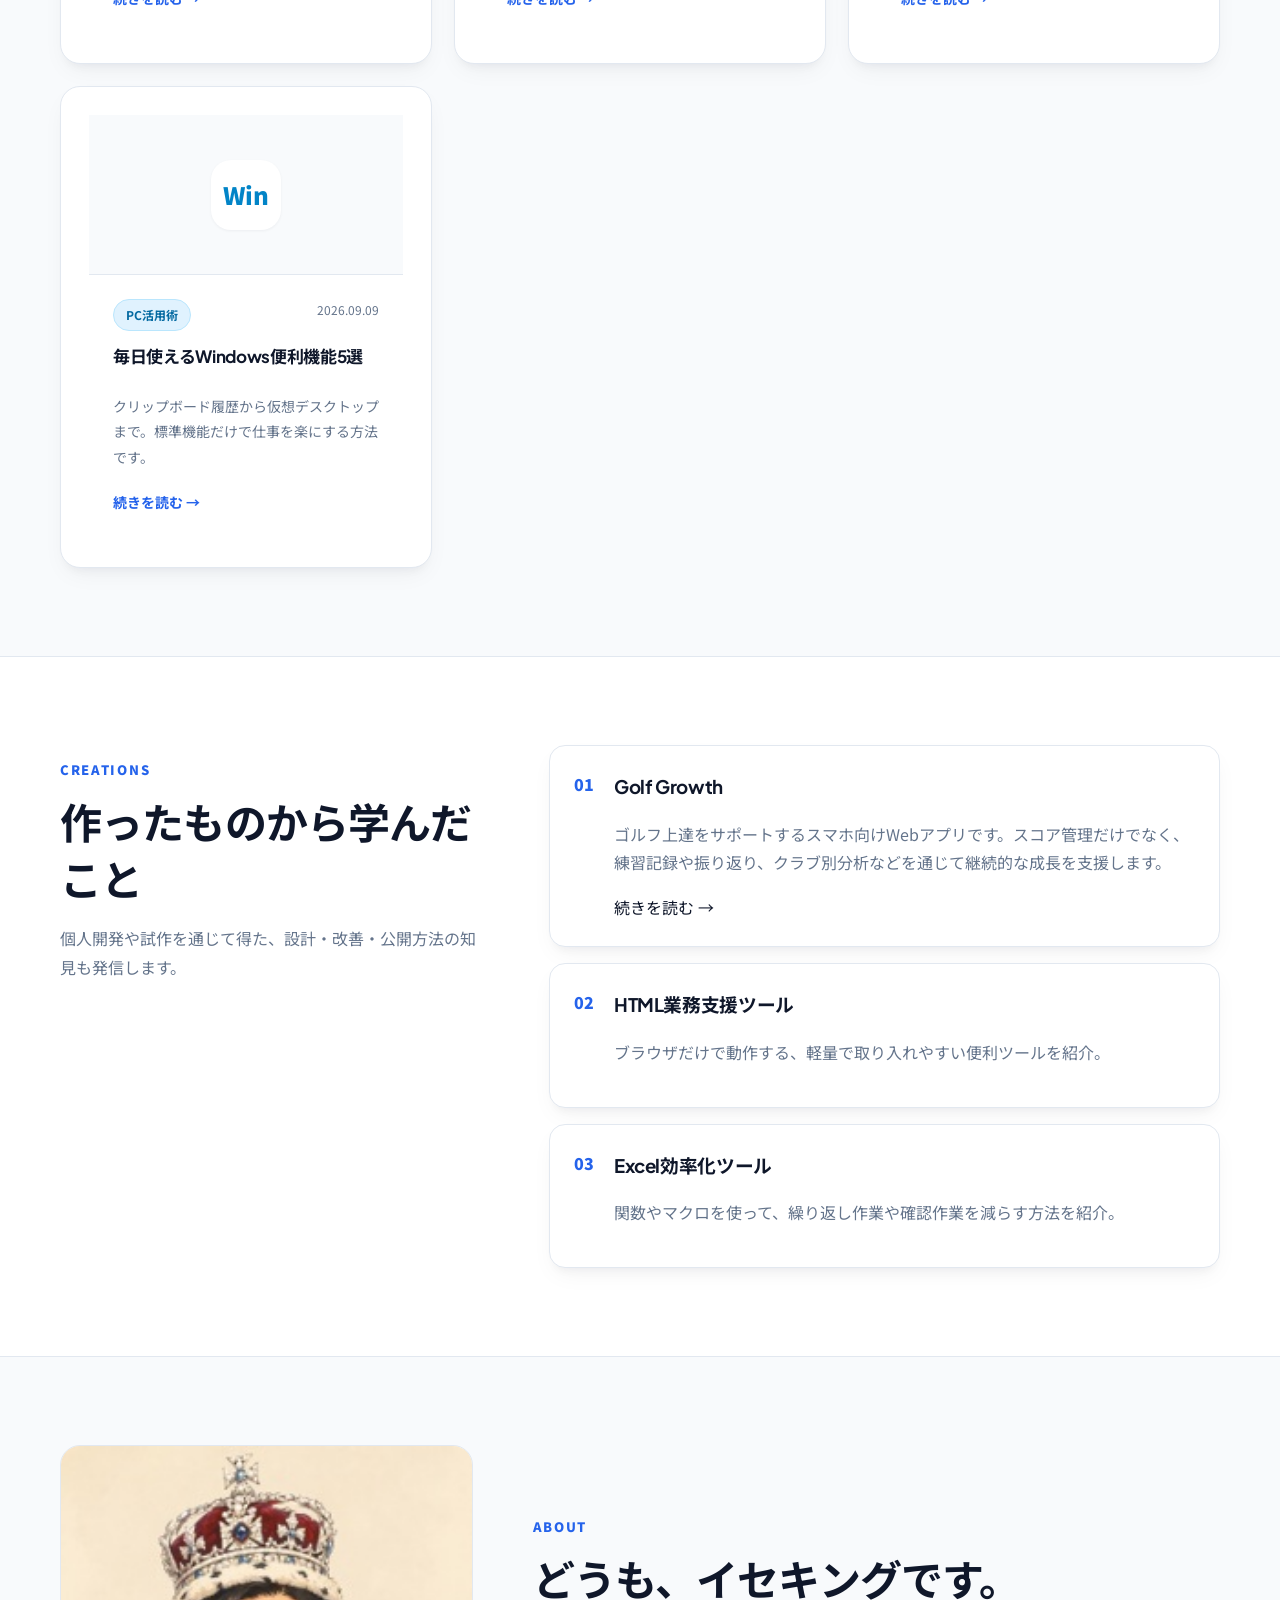
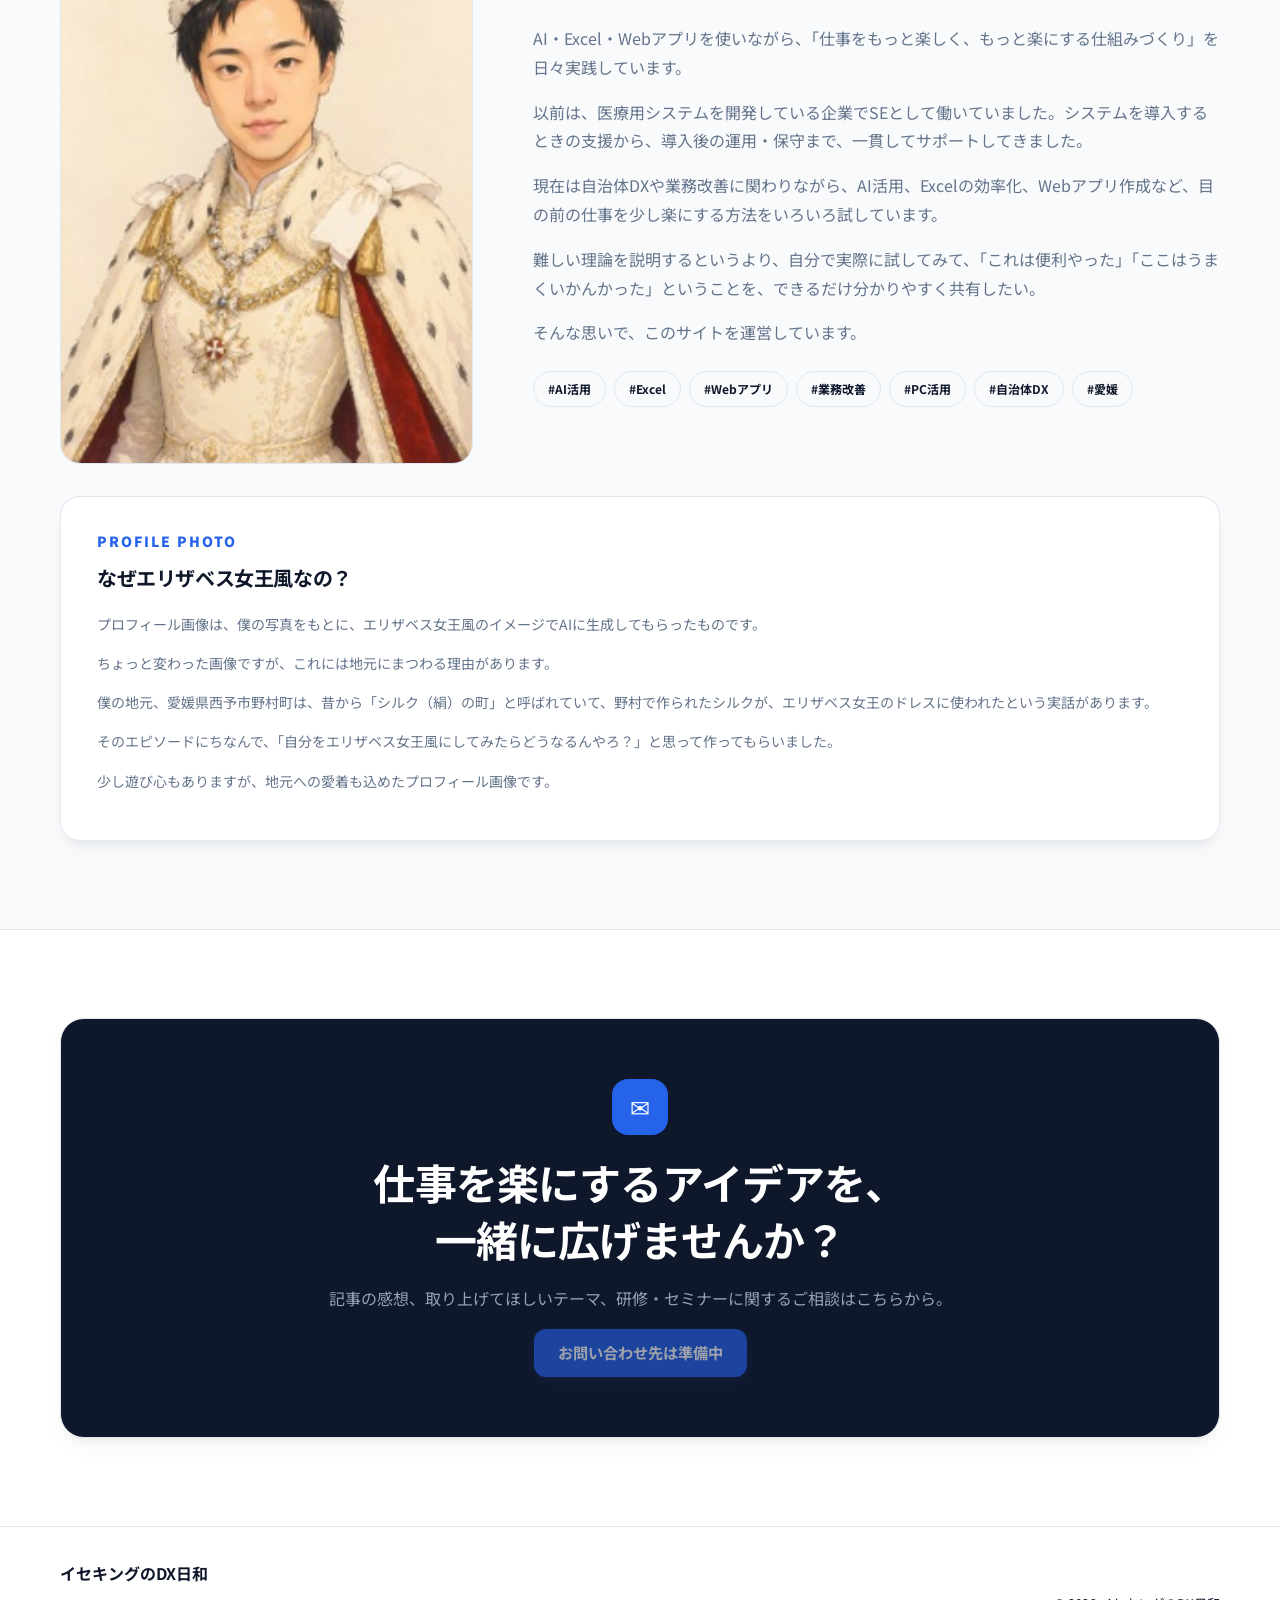
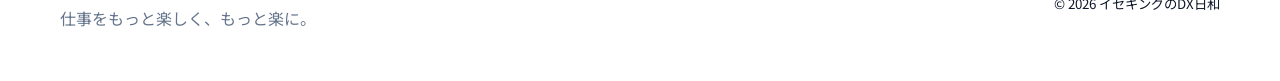
==== commit 449a9397: "Update index.html" ====
--- a/index.html
+++ b/index.html
@@ -33,6 +33,15 @@
 
 <main id="main">
 <section id="top" class="hero">
+  <!-- 浮遊モジュール背景（ここを追加） -->
+  <div class="hero-floating-bg" aria-hidden="true">
+    <div class="float-item tag-code pos-1">P-value &lt; 0.05</div>
+    <div class="float-item tag-excel pos-2">COUNTIF()</div>
+    <div class="float-item tag-logic pos-3">IF / THEN</div>
+    <div class="float-item tag-accent pos-4">DX</div>
+    <div class="float-item tag-code pos-5">RAG</div>
+    <div class="float-item tag-excel pos-6">VLOOKUP</div>
+  </div>
   <div class="hero-blob blob-one"></div>
   <div class="hero-blob blob-two"></div>
   <div class="container hero-grid">
--- a/css/home-polish.css
+++ b/css/home-polish.css
@@ -2,7 +2,7 @@
    トップページ用 クリーンデザイン・スタイル調整 & アニメーション
    ========================================================================== */
 
-/* ヒーローエリア */
+/* 1. ヒーローエリア全体設定 */
 .hero {
   position: relative;
   background: linear-gradient(180deg, #f8fafc 0%, #ffffff 100%);
@@ -10,19 +10,24 @@
   overflow: hidden;
 }
 
-/* ヒーローエリアのグリッド幅調整（ステータスパネルの圧迫を防止） */
+/* 横はみ出し防止用のグローバル保護 */
+body, html {
+  overflow-x: hidden;
+}
+
+/* 2. ヒーローエリアのグリッドレイアウト */
 .hero-grid {
   display: grid;
-  grid-template-columns: 1fr 380px; /* 右パネルの幅を380pxに固定 */
+  grid-template-columns: 1fr 380px; /* 右パネル幅を380pxに固定し圧迫を防止 */
   align-items: center;
   gap: 40px;
   padding: 60px 0;
 }
 
-/* メインコピーのフォントサイズと改行制御 */
+/* PC・タブレット時の文字サイズ調整 */
 .hero-copy h1 {
   margin: 16px 0 20px;
-  font-size: clamp(28px, 3.8vw, 48px); /* 文字サイズを少し抑えて収まりを改善 */
+  font-size: clamp(28px, 4.5vw, 44px); /* 下限を28pxに引き上げ */
   font-weight: 800;
   line-height: 1.35;
   color: #0f172a;
@@ -31,44 +36,16 @@
 .hero-line {
   display: block;
   min-height: 1.35em;
-  white-space: normal; /* 折り返しを許可 */
-  word-break: keep-all; /* 単語の途中で不自然に切れるのを防止 */
+  white-space: normal; /* 折返し許可 */
+  word-break: break-word; /* 長い単語や記号のはみ出し防止 */
   overflow-wrap: break-word;
 }
 
-/* PCではスマホ用改行タグを非表示 */
-.sp-only {
-  display: none;
-}
-
-/* タブレット・スマホ用のレスポンシブ設定 */
-@media (max-width: 960px) {
-  .hero-grid {
-    grid-template-columns: 1fr; /* 1列に並べる */
-    gap: 32px;
-    padding: 40px 0;
-  }
-
-  .hero-copy h1 {
-    font-size: clamp(24px, 6vw, 36px); /* スマホ画面に収まるサイズに自動調整 */
-  }
-
-  .sp-only {
-    display: inline; /* スマホのみ指定位置で改行 */
-  }
-}
-
-@media (max-width: 480px) {
-  .hero-copy h1 {
-    font-size: 22px; /* 小さめ端末用のサイズ調整 */
-  }
-
-  .stats-panel {
-    padding: 20px 16px; /* ステータスパネルの余白を詰めてコンパクト化 */
-  }
-}
-
-/* 点滅するカーソル（タイピング中の演出） */
+.hero-accent {
+  color: #2563eb;
+}
+
+/* 4. タイピング演出（点滅カーソル） */
 .type-cursor {
   display: inline-block;
   width: 3px;
@@ -84,7 +61,7 @@
   50% { opacity: 0; }
 }
 
-/* サブテキストとボタンはタイピング完了後に表示 */
+/* サブテキストとボタン（タイピング完了後に表示） */
 .hero-copy .lead,
 .hero-actions {
   opacity: 0;
@@ -98,18 +75,7 @@
   transform: translateY(0);
 }
 
-@keyframes fadeInUp {
-  to {
-    opacity: 1;
-    transform: translateY(0);
-  }
-}
-
-.hero-accent {
-  color: #2563eb;
-}
-
-/* 右側ステータスパネル */
+/* 5. 右側ステータスパネル */
 .stats-panel {
   padding: 32px;
   border: 1px solid #e2e8f0;
@@ -184,7 +150,7 @@
   text-align: right;
 }
 
-/* カテゴリフィルター */
+/* 6. カテゴリフィルターボタン */
 .category-filter {
   display: flex;
   gap: 8px;
@@ -218,9 +184,7 @@
   font-weight: 700;
 }
 
-/* --------------------------------------------------------------------------
-   カテゴリごとのカラー識別（タグおよびサムネイル用）
-   -------------------------------------------------------------------------- */
+/* 7. カテゴリごとのカラー識別 */
 /* Excel */
 [data-category="excel"] .meta span,
 .tag-excel {
@@ -276,7 +240,7 @@
   color: #0284c7 !important;
 }
 
-/* プロフィール */
+/* 8. プロフィール領域 */
 .profile-photo-wrap {
   overflow: hidden;
   border: 1px solid #e2e8f0;
@@ -319,15 +283,43 @@
   line-height: 1.8;
 }
 
-/* レスポンシブ */
-@media(max-width:900px){
-  .hero-grid { grid-template-columns: 1fr; gap: 36px; padding: 48px 0; }
-}
-@media(max-width:640px){
-  .hero-copy h1 { font-size: 34px; }
-  .hero-actions { flex-direction: column; }
-  .stats-panel { padding: 20px 16px; }
-  .stats-grid { gap: 6px; }
-  .stat-number { font-size: 24px; }
-  .profile-story { padding: 20px; }
-}
+/* 9. レスポンシブ設定（タブレット・スマホ対応） */
+@media (max-width: 900px) {
+  .hero-grid {
+    grid-template-columns: 1fr;
+    gap: 36px;
+    padding: 48px 0;
+  }
+}
+
+
+
+/* スマホ表示時（640px以下）のスタイル調整 */
+@media (max-width: 640px) {
+  .hero-copy h1 {
+    font-size: 28px; /* 22px → 28px へ拡大して視認性をアップ */
+    line-height: 1.3;
+  }
+  .hero-copy .lead {
+    font-size: 14px;
+    line-height: 1.6;
+  }
+  .hero-actions {
+    flex-direction: column;
+  }
+  .stats-panel {
+    padding: 20px 16px;
+  }
+  .stats-grid {
+    gap: 6px;
+  }
+  .stat-card {
+    padding: 12px 4px;
+  }
+  .stat-number {
+    font-size: 22px;
+  }
+  .profile-story {
+    padding: 20px;
+  }
+}
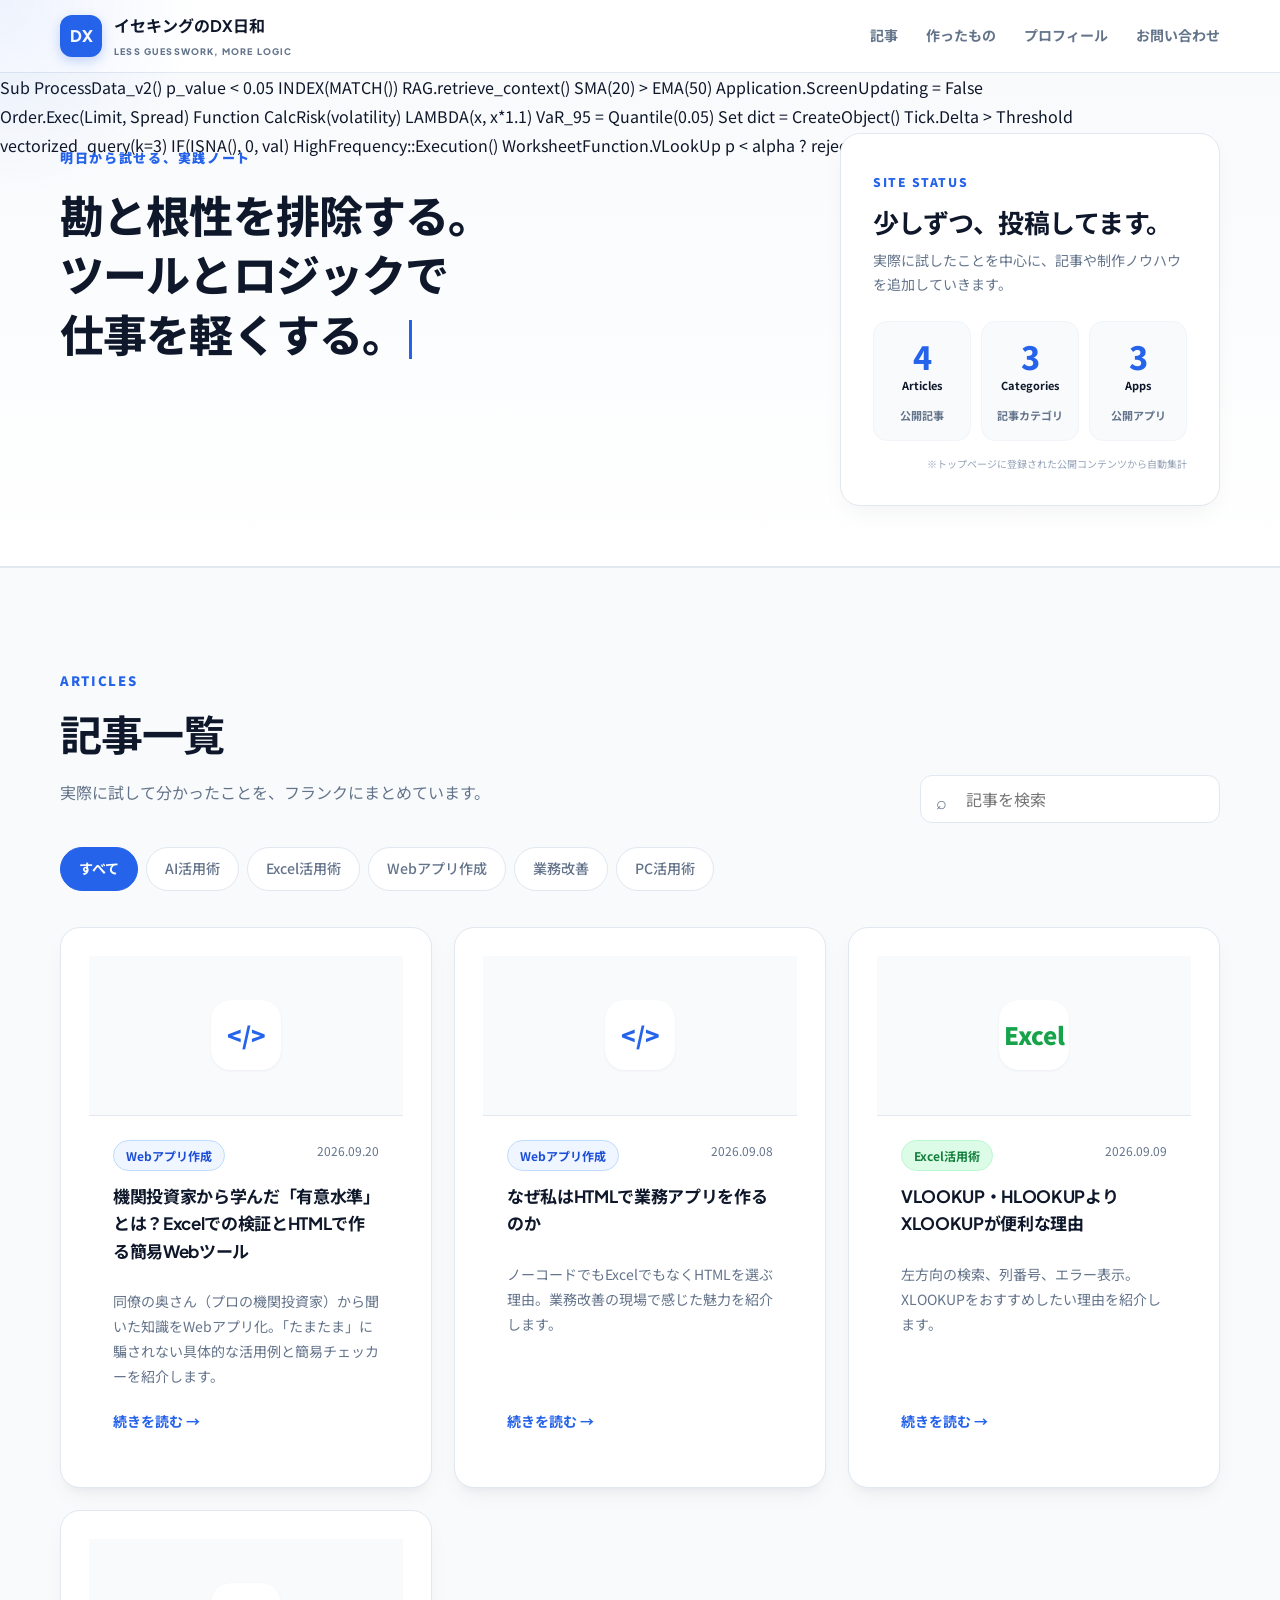
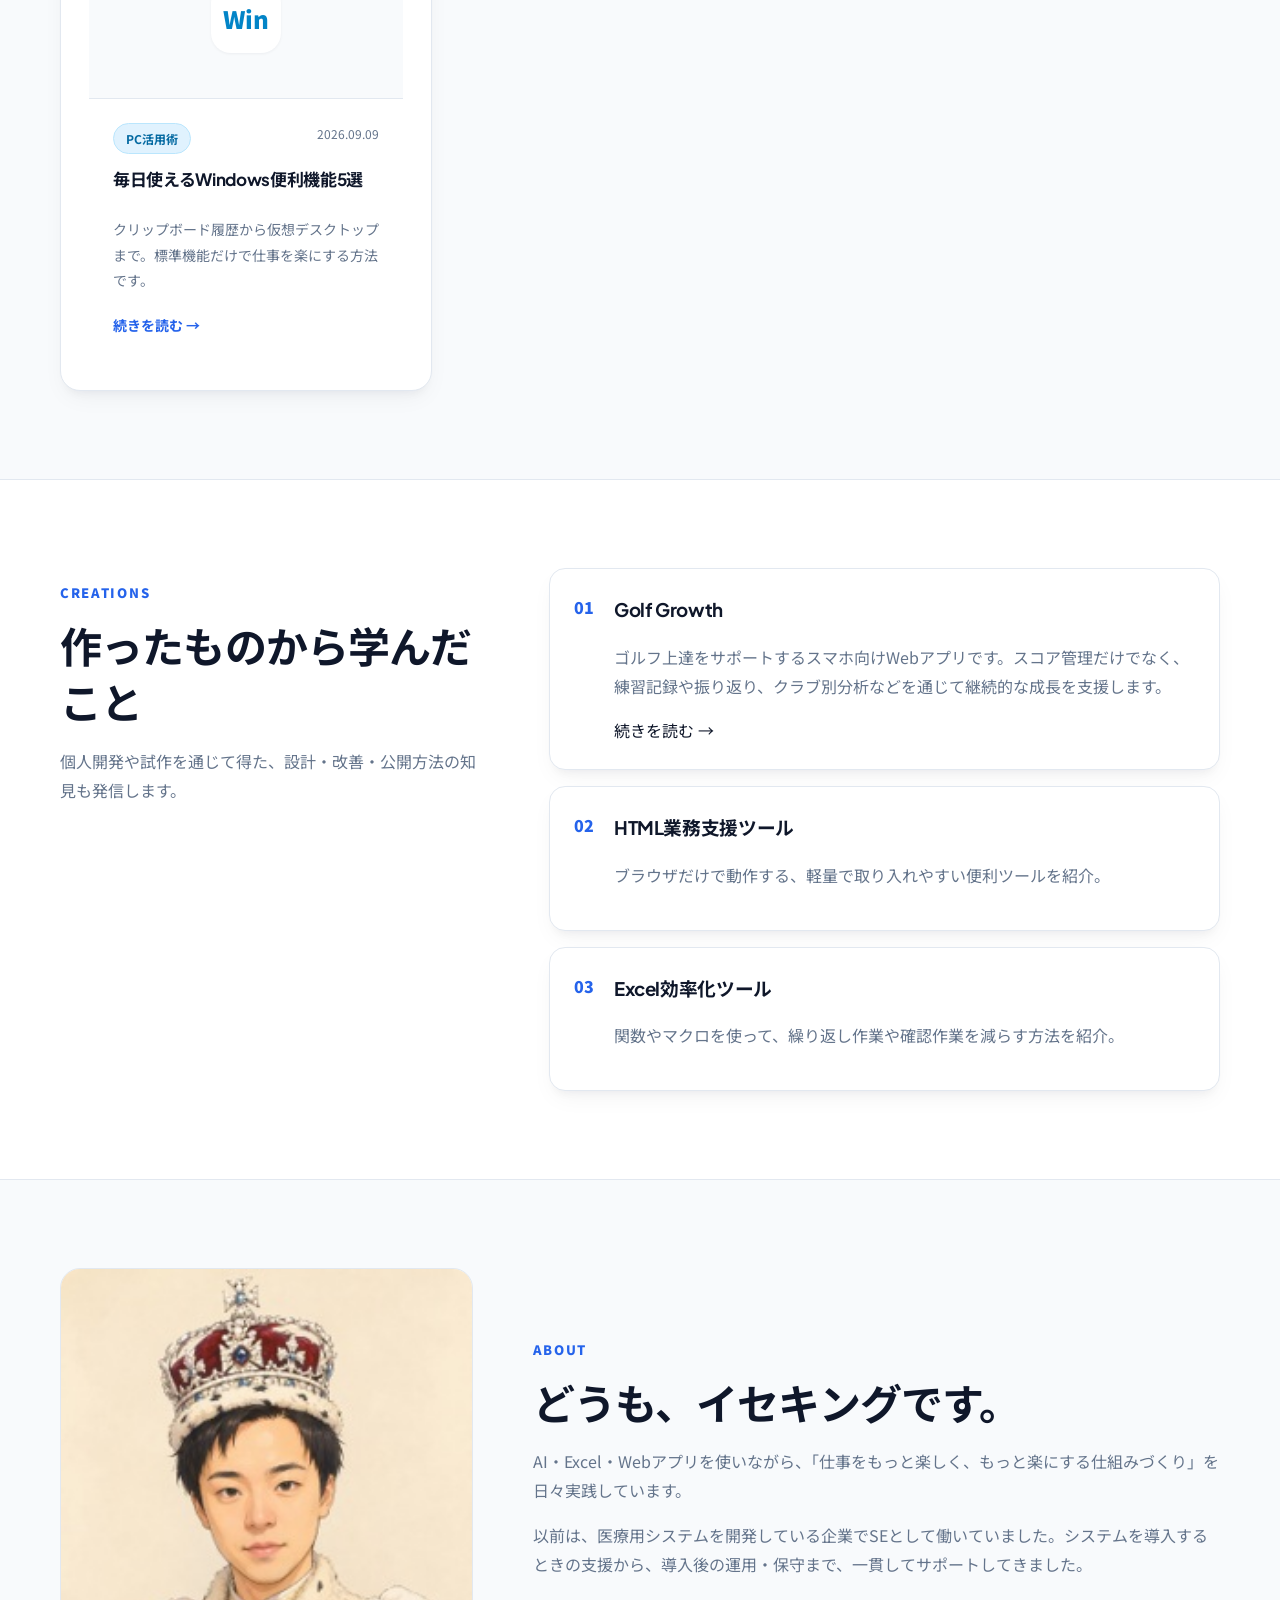
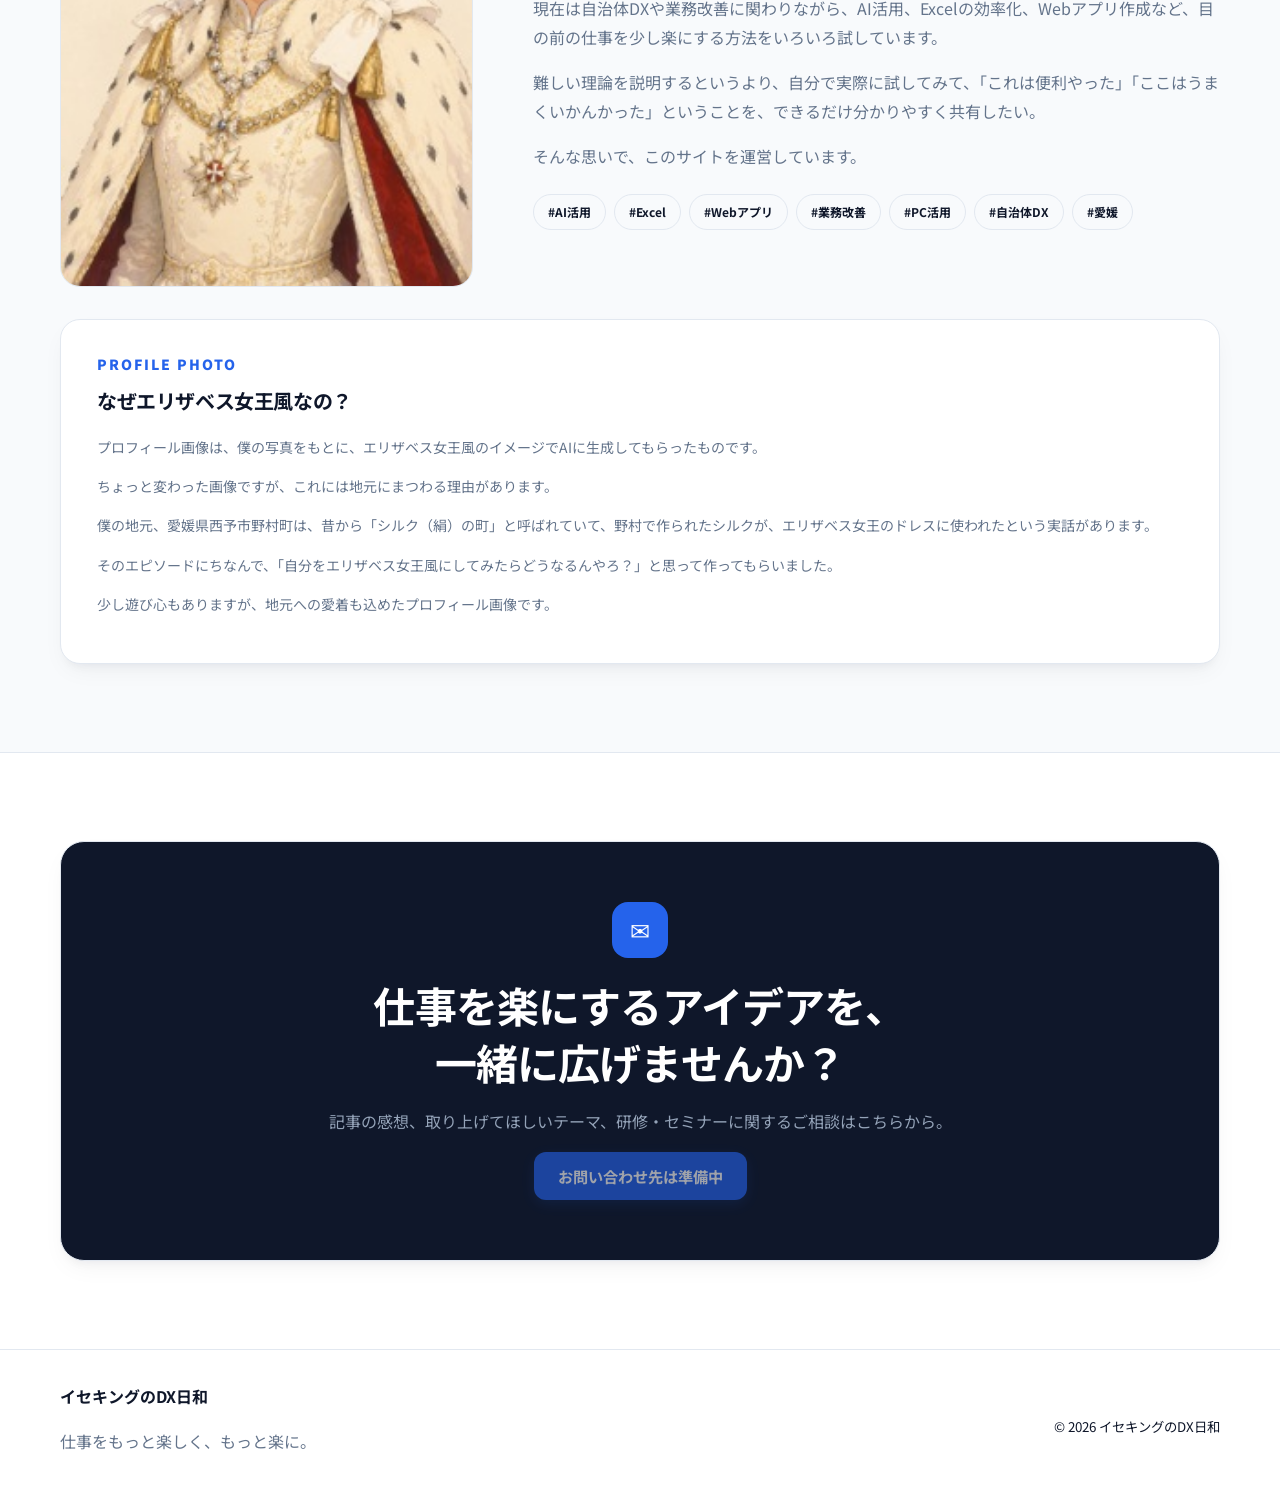
==== commit 69a26827: "Update index.html" ====
--- a/index.html
+++ b/index.html
@@ -33,14 +33,36 @@
 
 <main id="main">
 <section id="top" class="hero">
-  <!-- 浮遊モジュール背景（ここを追加） -->
+<!-- 浮遊コード・ロジック背景 -->
   <div class="hero-floating-bg" aria-hidden="true">
-    <div class="float-item tag-code pos-1">P-value &lt; 0.05</div>
-    <div class="float-item tag-excel pos-2">COUNTIF()</div>
-    <div class="float-item tag-logic pos-3">IF / THEN</div>
-    <div class="float-item tag-accent pos-4">DX</div>
-    <div class="float-item tag-code pos-5">RAG</div>
-    <div class="float-item tag-excel pos-6">VLOOKUP</div>
+    <!-- 行1: 左から右へ流れる -->
+    <div class="float-track track-1">
+      <span class="code-chip">Sub ProcessData_v2()</span>
+      <span class="code-chip highlight">p_value &lt; 0.05</span>
+      <span class="code-chip">INDEX(MATCH())</span>
+      <span class="code-chip">RAG.retrieve_context()</span>
+      <span class="code-chip highlight">SMA(20) &gt; EMA(50)</span>
+      <span class="code-chip">Application.ScreenUpdating = False</span>
+    </div>
+
+    <!-- 行2: 右から左へ流れる -->
+    <div class="float-track track-2">
+      <span class="code-chip highlight">Order.Exec(Limit, Spread)</span>
+      <span class="code-chip">Function CalcRisk(volatility)</span>
+      <span class="code-chip">LAMBDA(x, x*1.1)</span>
+      <span class="code-chip highlight">VaR_95 = Quantile(0.05)</span>
+      <span class="code-chip">Set dict = CreateObject()</span>
+      <span class="code-chip">Tick.Delta &gt; Threshold</span>
+    </div>
+
+    <!-- 行3: 左から右へ流れる -->
+    <div class="float-track track-3">
+      <span class="code-chip">vectorized_query(k=3)</span>
+      <span class="code-chip highlight">IF(ISNA(), 0, val)</span>
+      <span class="code-chip">HighFrequency::Execution()</span>
+      <span class="code-chip">WorksheetFunction.VLookUp</span>
+      <span class="code-chip highlight">p &lt; alpha ? reject : retain</span>
+    </div>
   </div>
   <div class="hero-blob blob-one"></div>
   <div class="hero-blob blob-two"></div>
--- a/css/home-polish.css
+++ b/css/home-polish.css
@@ -10,6 +10,73 @@
   overflow: hidden;
 }
 
+/* 浮遊要素のコンテナ */
+.hero-floating-bg {
+  position: absolute;
+  top: 0;
+  left: 0;
+  width: 100%;
+  height: 100%;
+  pointer-events: none; /* マウス操作を邪魔しない */
+  z-index: 0;
+}
+
+/* モジュールの共通デザイン */
+.float-item {
+  position: absolute;
+  padding: 6px 14px;
+  border-radius: 999px;
+  font-family: ui-monospace, SFMono-Regular, Menlo, Monaco, Consolas, monospace;
+  font-size: 12px;
+  font-weight: 600;
+  opacity: 0.45; /* 絶妙な薄さで配置 */
+  box-shadow: 0 4px 12px rgba(0, 0, 0, 0.03);
+  animation: floatAnim 12s infinite ease-in-out;
+}
+
+/* カラーバリエーション */
+.float-item.tag-code {
+  background: #eff6ff;
+  color: #2563eb;
+  border: 1px solid #bfdbfe;
+}
+
+.float-item.tag-excel {
+  background: #dcfce7;
+  color: #16a34a;
+  border: 1px solid #bbf7d0;
+}
+
+.float-item.tag-logic {
+  background: #f3e8ff;
+  color: #9333ea;
+  border: 1px solid #e9d5ff;
+}
+
+.float-item.tag-accent {
+  background: #ffedd5;
+  color: #ea580c;
+  border: 1px solid #fed7aa;
+}
+
+/* 画面上の配置位置とアニメーションのタイミング */
+.pos-1 { top: 12%; left: 8%; animation-delay: 0s; }
+.pos-2 { top: 65%; left: 5%; animation-delay: -3s; }
+.pos-3 { top: 20%; right: 38%; animation-delay: -6s; }
+.pos-4 { top: 75%; left: 42%; animation-delay: -2s; }
+.pos-5 { top: 15%; right: 8%; animation-delay: -8s; }
+.pos-6 { top: 70%; right: 6%; animation-delay: -4s; }
+
+/* 上下にゆったり揺れるアニメーション */
+@keyframes floatAnim {
+  0%, 100% {
+    transform: translateY(0) rotate(0deg);
+  }
+  50% {
+    transform: translateY(-18px) rotate(2deg);
+  }
+}
+
 /* 横はみ出し防止用のグローバル保護 */
 body, html {
   overflow-x: hidden;
@@ -17,6 +84,8 @@
 
 /* 2. ヒーローエリアのグリッドレイアウト */
 .hero-grid {
+  position: relative;
+  z-index: 1; /* コンテンツを浮遊背景より手前に配置 */
   display: grid;
   grid-template-columns: 1fr 380px; /* 右パネル幅を380pxに固定し圧迫を防止 */
   align-items: center;
@@ -292,12 +361,18 @@
   }
 }
 
-
-
 /* スマホ表示時（640px以下）のスタイル調整 */
 @media (max-width: 640px) {
+  .float-item {
+    font-size: 10px;
+    padding: 4px 10px;
+    opacity: 0.3;
+  }
+  .pos-3 { display: none; } /* スマホでは中央の要素を消して可読性を確保 */
+  .pos-4 { display: none; }
+
   .hero-copy h1 {
-    font-size: 28px; /* 22px → 28px へ拡大して視認性をアップ */
+    font-size: 28px; /* 視認性を確保したサイズ */
     line-height: 1.3;
   }
   .hero-copy .lead {
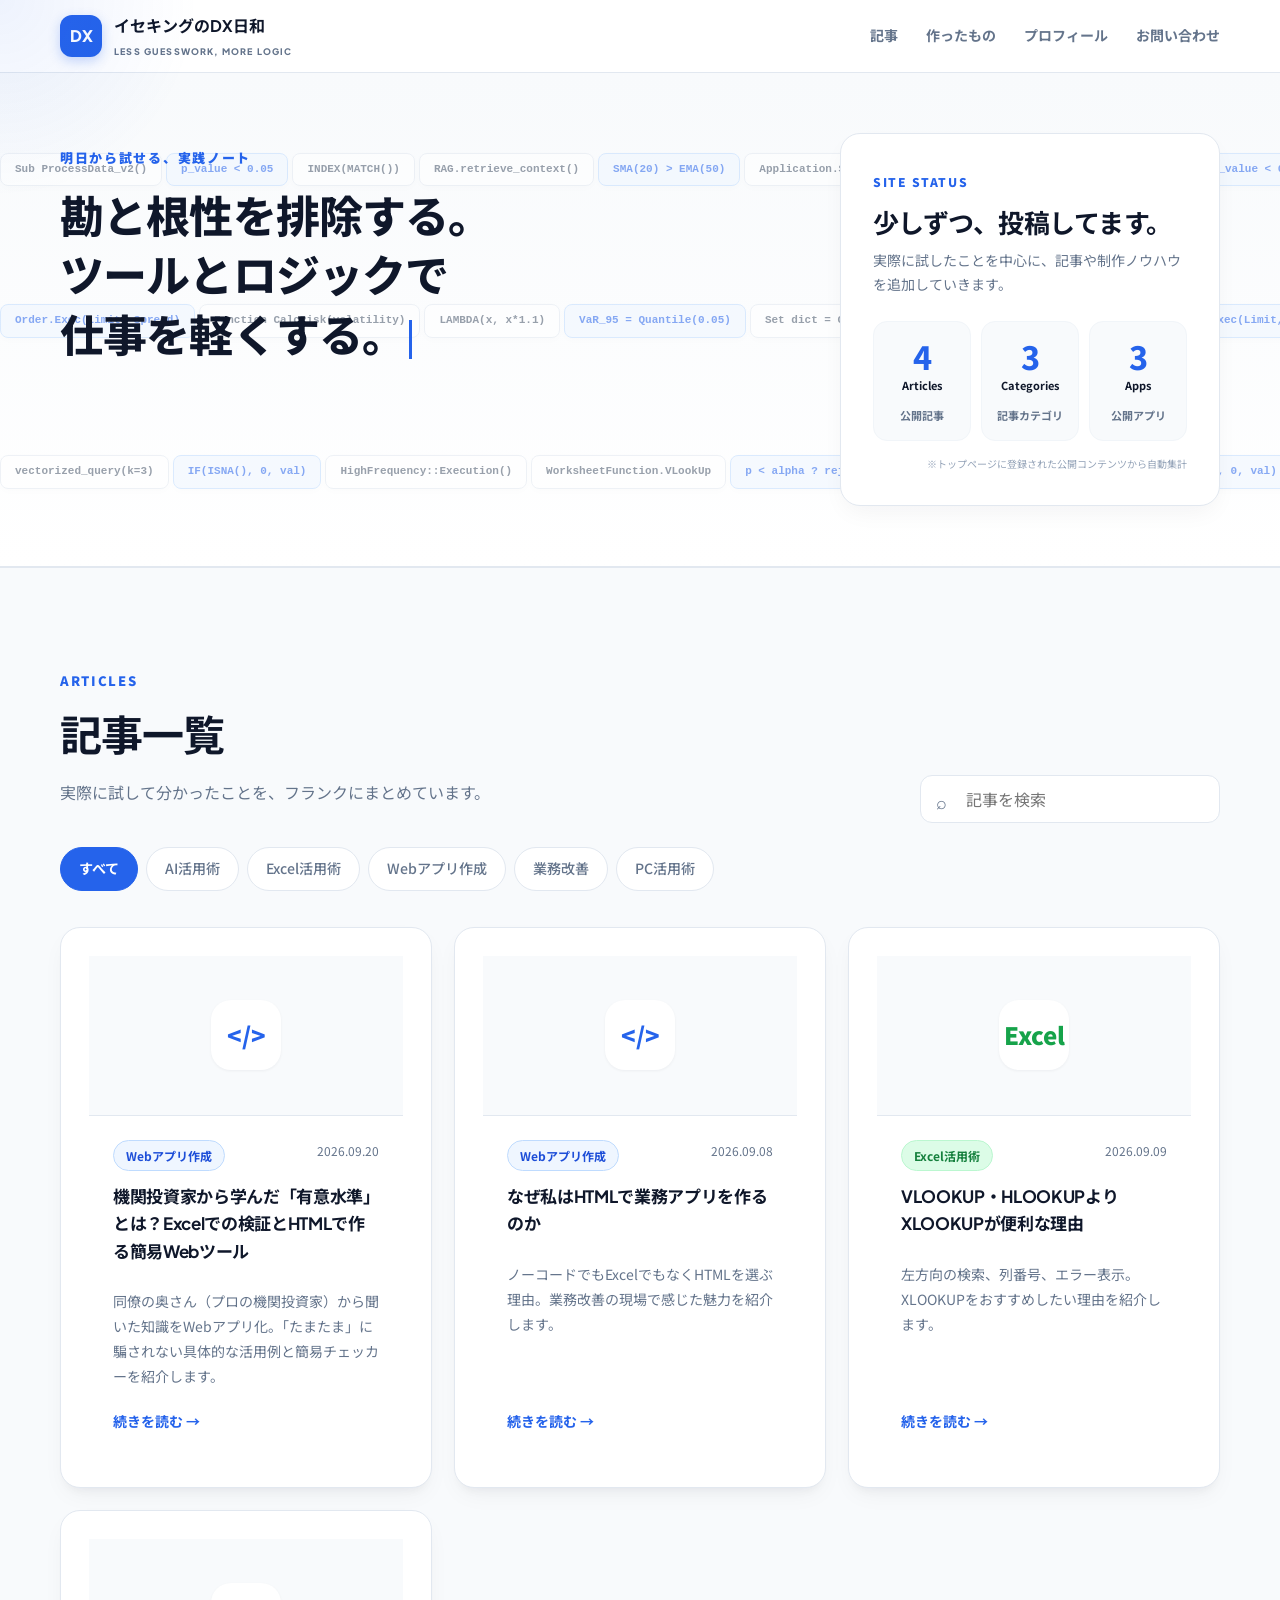
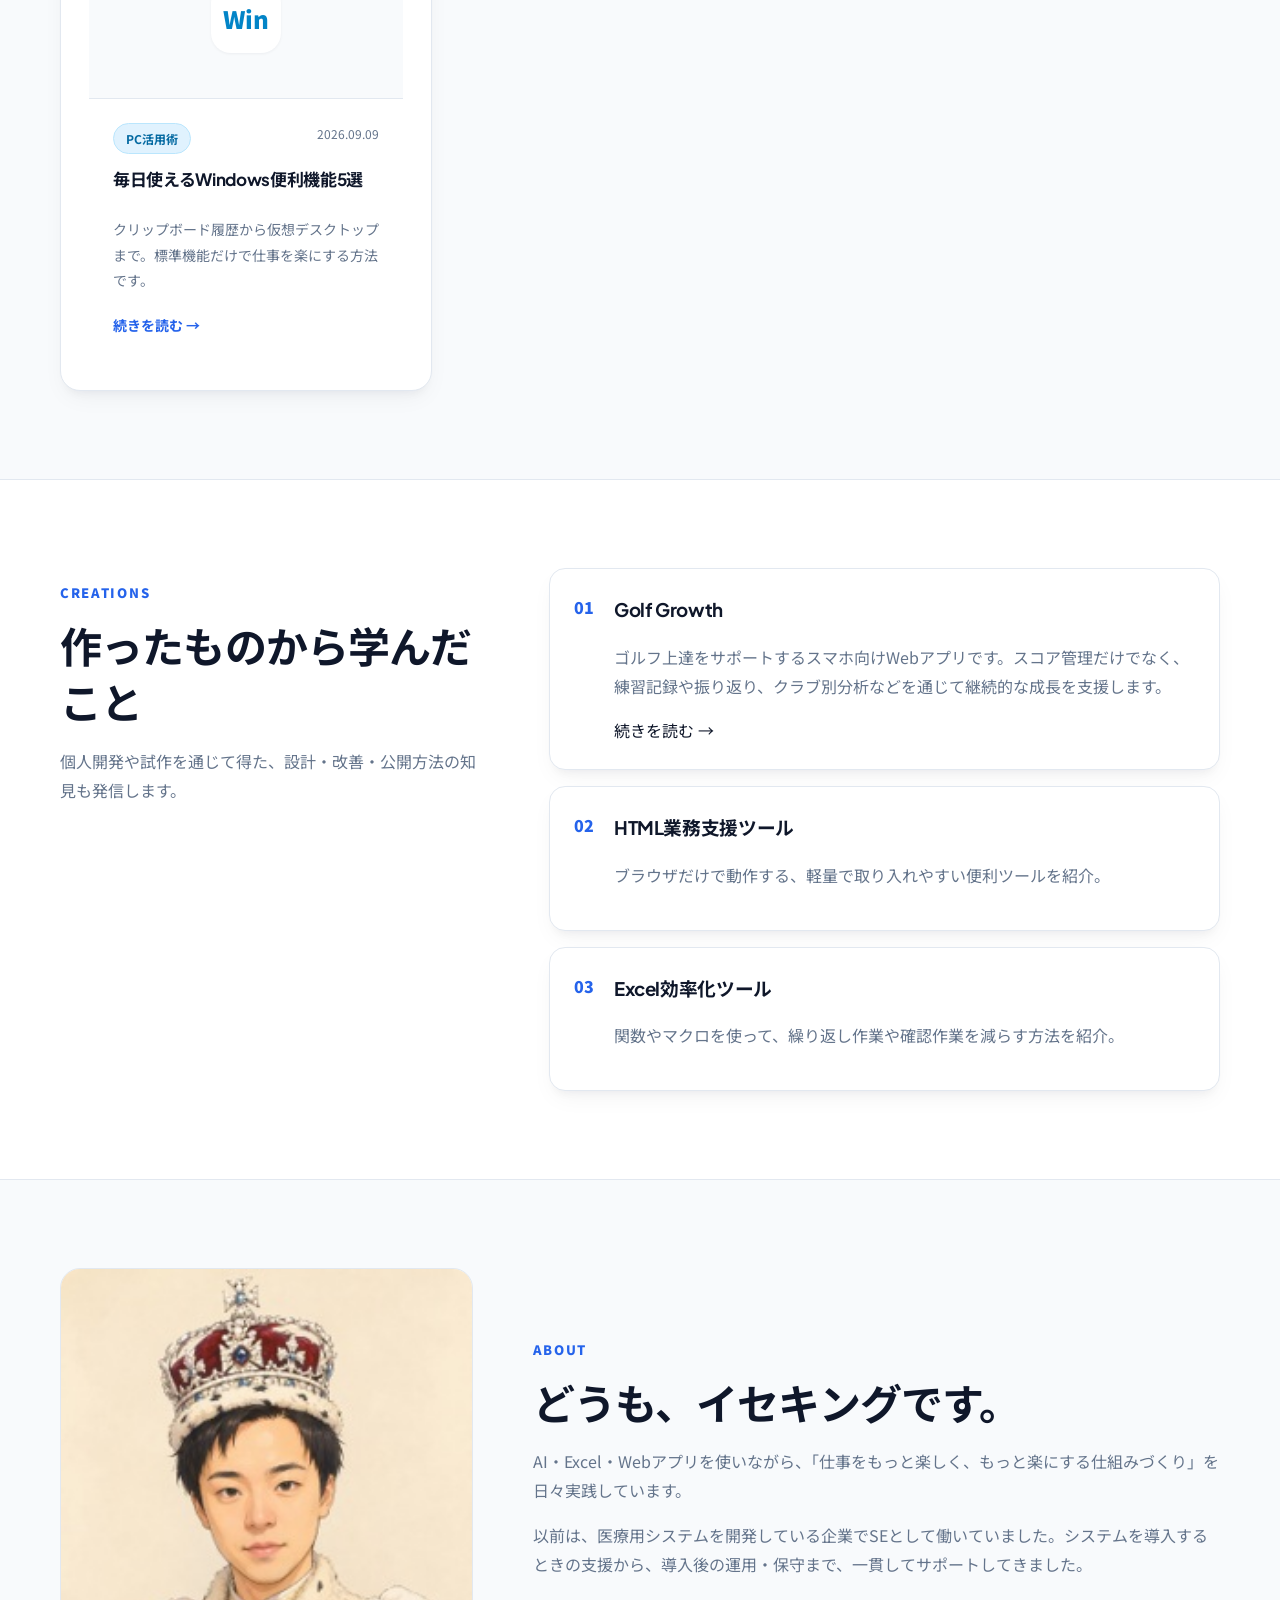
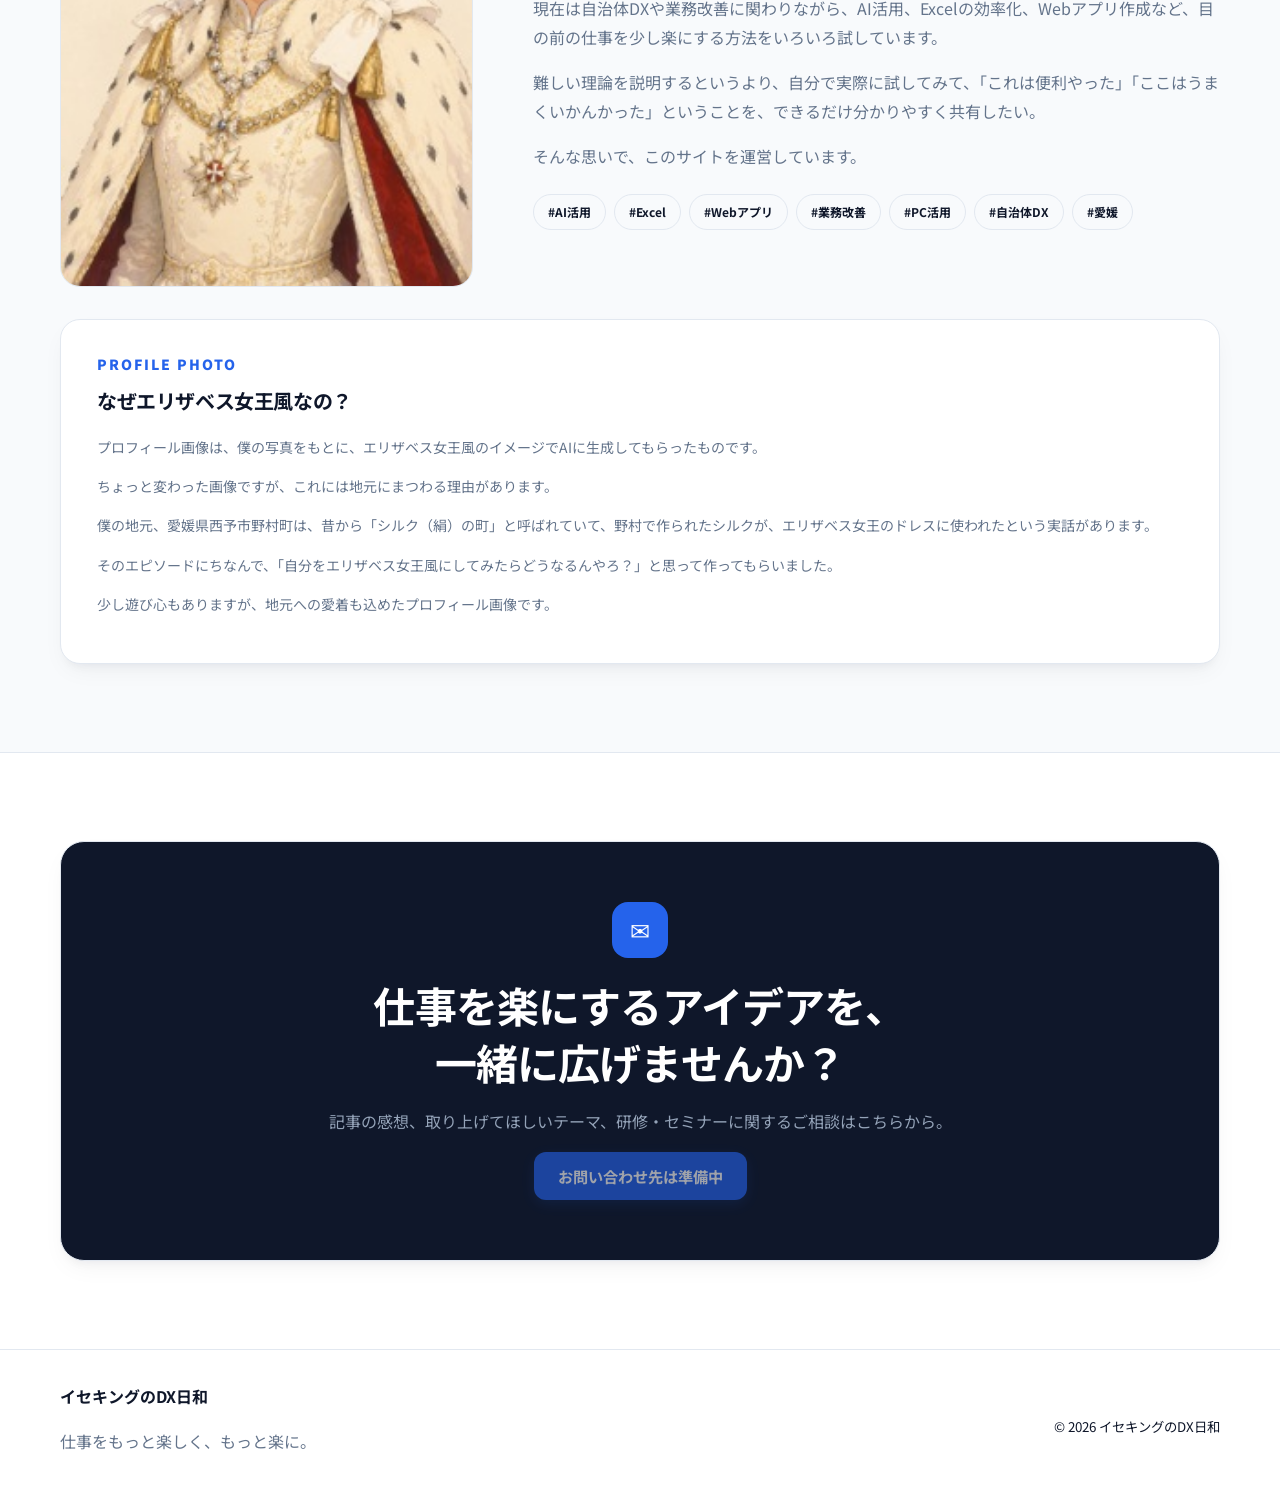
==== commit cf2fa61b: "Update index.html" ====
--- a/index.html
+++ b/index.html
@@ -33,35 +33,65 @@
 
 <main id="main">
 <section id="top" class="hero">
-<!-- 浮遊コード・ロジック背景 -->
+<!-- 無限ストリーミング背景 -->
   <div class="hero-floating-bg" aria-hidden="true">
-    <!-- 行1: 左から右へ流れる -->
+    <!-- 1行目（右から左へループ） -->
     <div class="float-track track-1">
-      <span class="code-chip">Sub ProcessData_v2()</span>
-      <span class="code-chip highlight">p_value &lt; 0.05</span>
-      <span class="code-chip">INDEX(MATCH())</span>
-      <span class="code-chip">RAG.retrieve_context()</span>
-      <span class="code-chip highlight">SMA(20) &gt; EMA(50)</span>
-      <span class="code-chip">Application.ScreenUpdating = False</span>
-    </div>
-
-    <!-- 行2: 右から左へ流れる -->
+      <div class="track-group">
+        <span class="code-chip">Sub ProcessData_v2()</span>
+        <span class="code-chip highlight">p_value &lt; 0.05</span>
+        <span class="code-chip">INDEX(MATCH())</span>
+        <span class="code-chip">RAG.retrieve_context()</span>
+        <span class="code-chip highlight">SMA(20) &gt; EMA(50)</span>
+        <span class="code-chip">Application.ScreenUpdating = False</span>
+      </div>
+      <!-- ループ接続用の同内容グループ -->
+      <div class="track-group">
+        <span class="code-chip">Sub ProcessData_v2()</span>
+        <span class="code-chip highlight">p_value &lt; 0.05</span>
+        <span class="code-chip">INDEX(MATCH())</span>
+        <span class="code-chip">RAG.retrieve_context()</span>
+        <span class="code-chip highlight">SMA(20) &gt; EMA(50)</span>
+        <span class="code-chip">Application.ScreenUpdating = False</span>
+      </div>
+    </div>
+
+    <!-- 2行目（左から右へループ） -->
     <div class="float-track track-2">
-      <span class="code-chip highlight">Order.Exec(Limit, Spread)</span>
-      <span class="code-chip">Function CalcRisk(volatility)</span>
-      <span class="code-chip">LAMBDA(x, x*1.1)</span>
-      <span class="code-chip highlight">VaR_95 = Quantile(0.05)</span>
-      <span class="code-chip">Set dict = CreateObject()</span>
-      <span class="code-chip">Tick.Delta &gt; Threshold</span>
-    </div>
-
-    <!-- 行3: 左から右へ流れる -->
+      <div class="track-group">
+        <span class="code-chip highlight">Order.Exec(Limit, Spread)</span>
+        <span class="code-chip">Function CalcRisk(volatility)</span>
+        <span class="code-chip">LAMBDA(x, x*1.1)</span>
+        <span class="code-chip highlight">VaR_95 = Quantile(0.05)</span>
+        <span class="code-chip">Set dict = CreateObject()</span>
+        <span class="code-chip">Tick.Delta &gt; Threshold</span>
+      </div>
+      <div class="track-group">
+        <span class="code-chip highlight">Order.Exec(Limit, Spread)</span>
+        <span class="code-chip">Function CalcRisk(volatility)</span>
+        <span class="code-chip">LAMBDA(x, x*1.1)</span>
+        <span class="code-chip highlight">VaR_95 = Quantile(0.05)</span>
+        <span class="code-chip">Set dict = CreateObject()</span>
+        <span class="code-chip">Tick.Delta &gt; Threshold</span>
+      </div>
+    </div>
+
+    <!-- 3行目（右から左へゆっくりループ） -->
     <div class="float-track track-3">
-      <span class="code-chip">vectorized_query(k=3)</span>
-      <span class="code-chip highlight">IF(ISNA(), 0, val)</span>
-      <span class="code-chip">HighFrequency::Execution()</span>
-      <span class="code-chip">WorksheetFunction.VLookUp</span>
-      <span class="code-chip highlight">p &lt; alpha ? reject : retain</span>
+      <div class="track-group">
+        <span class="code-chip">vectorized_query(k=3)</span>
+        <span class="code-chip highlight">IF(ISNA(), 0, val)</span>
+        <span class="code-chip">HighFrequency::Execution()</span>
+        <span class="code-chip">WorksheetFunction.VLookUp</span>
+        <span class="code-chip highlight">p &lt; alpha ? reject : retain</span>
+      </div>
+      <div class="track-group">
+        <span class="code-chip">vectorized_query(k=3)</span>
+        <span class="code-chip highlight">IF(ISNA(), 0, val)</span>
+        <span class="code-chip">HighFrequency::Execution()</span>
+        <span class="code-chip">WorksheetFunction.VLookUp</span>
+        <span class="code-chip highlight">p &lt; alpha ? reject : retain</span>
+      </div>
     </div>
   </div>
   <div class="hero-blob blob-one"></div>
--- a/css/home-polish.css
+++ b/css/home-polish.css
@@ -10,70 +10,97 @@
   overflow: hidden;
 }
 
-/* 浮遊要素のコンテナ */
+/* ==========================================================================
+   コード＆ロジック・ストリーミング背景
+   ========================================================================== */
+
 .hero-floating-bg {
   position: absolute;
   top: 0;
   left: 0;
   width: 100%;
   height: 100%;
-  pointer-events: none; /* マウス操作を邪魔しない */
+  pointer-events: none;
   z-index: 0;
-}
-
-/* モジュールの共通デザイン */
-.float-item {
-  position: absolute;
+  overflow: hidden;
+  display: flex;
+  flex-direction: column;
+  justify-content: space-around;
+  padding: 20px 0;
+  opacity: 0.55; /* クリーンな背景を維持する絶妙な透明度 */
+}
+
+/* トラック（流れる行）の基本設定 */
+.float-track {
+  display: flex;
+  gap: 32px;
+  white-space: nowrap;
+  width: max-content;
+}
+
+/* 共通コードチップデザイン */
+.code-chip {
+  display: inline-flex;
+  align-items: center;
   padding: 6px 14px;
-  border-radius: 999px;
+  background: #ffffff;
+  border: 1px solid #e2e8f0;
+  border-radius: 8px;
+  color: #475569;
   font-family: ui-monospace, SFMono-Regular, Menlo, Monaco, Consolas, monospace;
-  font-size: 12px;
+  font-size: 11px;
   font-weight: 600;
-  opacity: 0.45; /* 絶妙な薄さで配置 */
-  box-shadow: 0 4px 12px rgba(0, 0, 0, 0.03);
-  animation: floatAnim 12s infinite ease-in-out;
-}
-
-/* カラーバリエーション */
-.float-item.tag-code {
+  box-shadow: 0 2px 8px rgba(15, 23, 42, 0.03);
+}
+
+/* 強調させたい条件式やロジック */
+.code-chip.highlight {
   background: #eff6ff;
+  border-color: #bfdbfe;
   color: #2563eb;
-  border: 1px solid #bfdbfe;
-}
-
-.float-item.tag-excel {
-  background: #dcfce7;
-  color: #16a34a;
-  border: 1px solid #bbf7d0;
-}
-
-.float-item.tag-logic {
-  background: #f3e8ff;
-  color: #9333ea;
-  border: 1px solid #e9d5ff;
-}
-
-.float-item.tag-accent {
-  background: #ffedd5;
-  color: #ea580c;
-  border: 1px solid #fed7aa;
-}
-
-/* 画面上の配置位置とアニメーションのタイミング */
-.pos-1 { top: 12%; left: 8%; animation-delay: 0s; }
-.pos-2 { top: 65%; left: 5%; animation-delay: -3s; }
-.pos-3 { top: 20%; right: 38%; animation-delay: -6s; }
-.pos-4 { top: 75%; left: 42%; animation-delay: -2s; }
-.pos-5 { top: 15%; right: 8%; animation-delay: -8s; }
-.pos-6 { top: 70%; right: 6%; animation-delay: -4s; }
-
-/* 上下にゆったり揺れるアニメーション */
-@keyframes floatAnim {
-  0%, 100% {
-    transform: translateY(0) rotate(0deg);
-  }
-  50% {
-    transform: translateY(-18px) rotate(2deg);
+  font-weight: 700;
+}
+
+/* --- 動的アニメーション（横移動 ＋ 上下ゆらぎ） --- */
+
+/* 1行目: 左から右へ移動しながら上下に漂う */
+.track-1 {
+  animation: streamRight 28s linear infinite, floatY 6s ease-in-out infinite alternate;
+}
+
+/* 2行目: 右から左へ移動しながら逆に上下に漂う */
+.track-2 {
+  animation: streamLeft 32s linear infinite, floatY 7s ease-in-out infinite alternate-reverse;
+}
+
+/* 3行目: ゆっくり左から右へ移動 */
+.track-3 {
+  animation: streamRight 36s linear infinite, floatY 8s ease-in-out infinite alternate;
+}
+
+@keyframes streamRight {
+  0% { transform: translateX(-20%); }
+  100% { transform: translateX(10%); }
+}
+
+@keyframes streamLeft {
+  0% { transform: translateX(10%); }
+  100% { transform: translateX(-20%); }
+}
+
+@keyframes floatY {
+  0% { margin-top: 0px; }
+  100% { margin-top: 15px; }
+}
+
+/* スマホ表示での調整 */
+@media (max-width: 640px) {
+  .hero-floating-bg {
+    opacity: 0.35; /* 文字と重なっても邪魔にならないよう薄くする */
+  }
+  .code-chip {
+    font-size: 9px;
+    padding: 4px 8px;
   }
 }
 
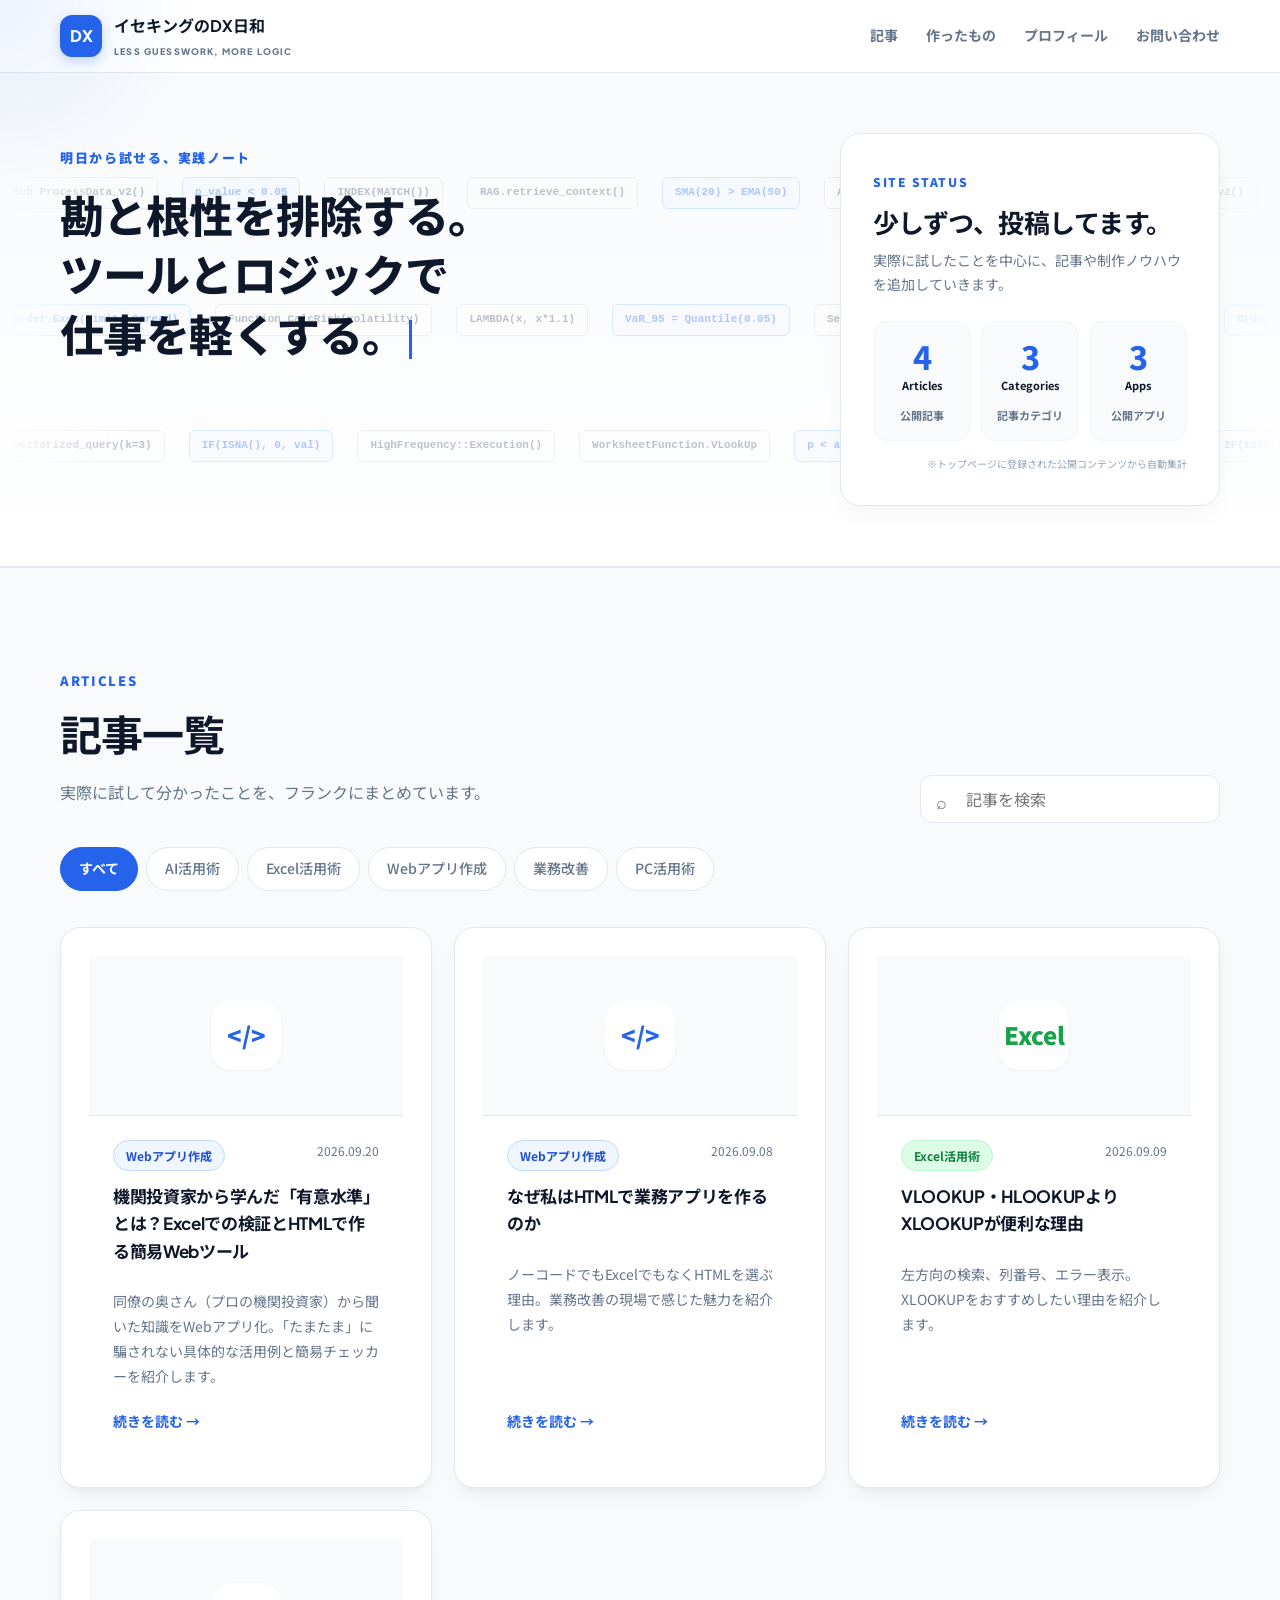
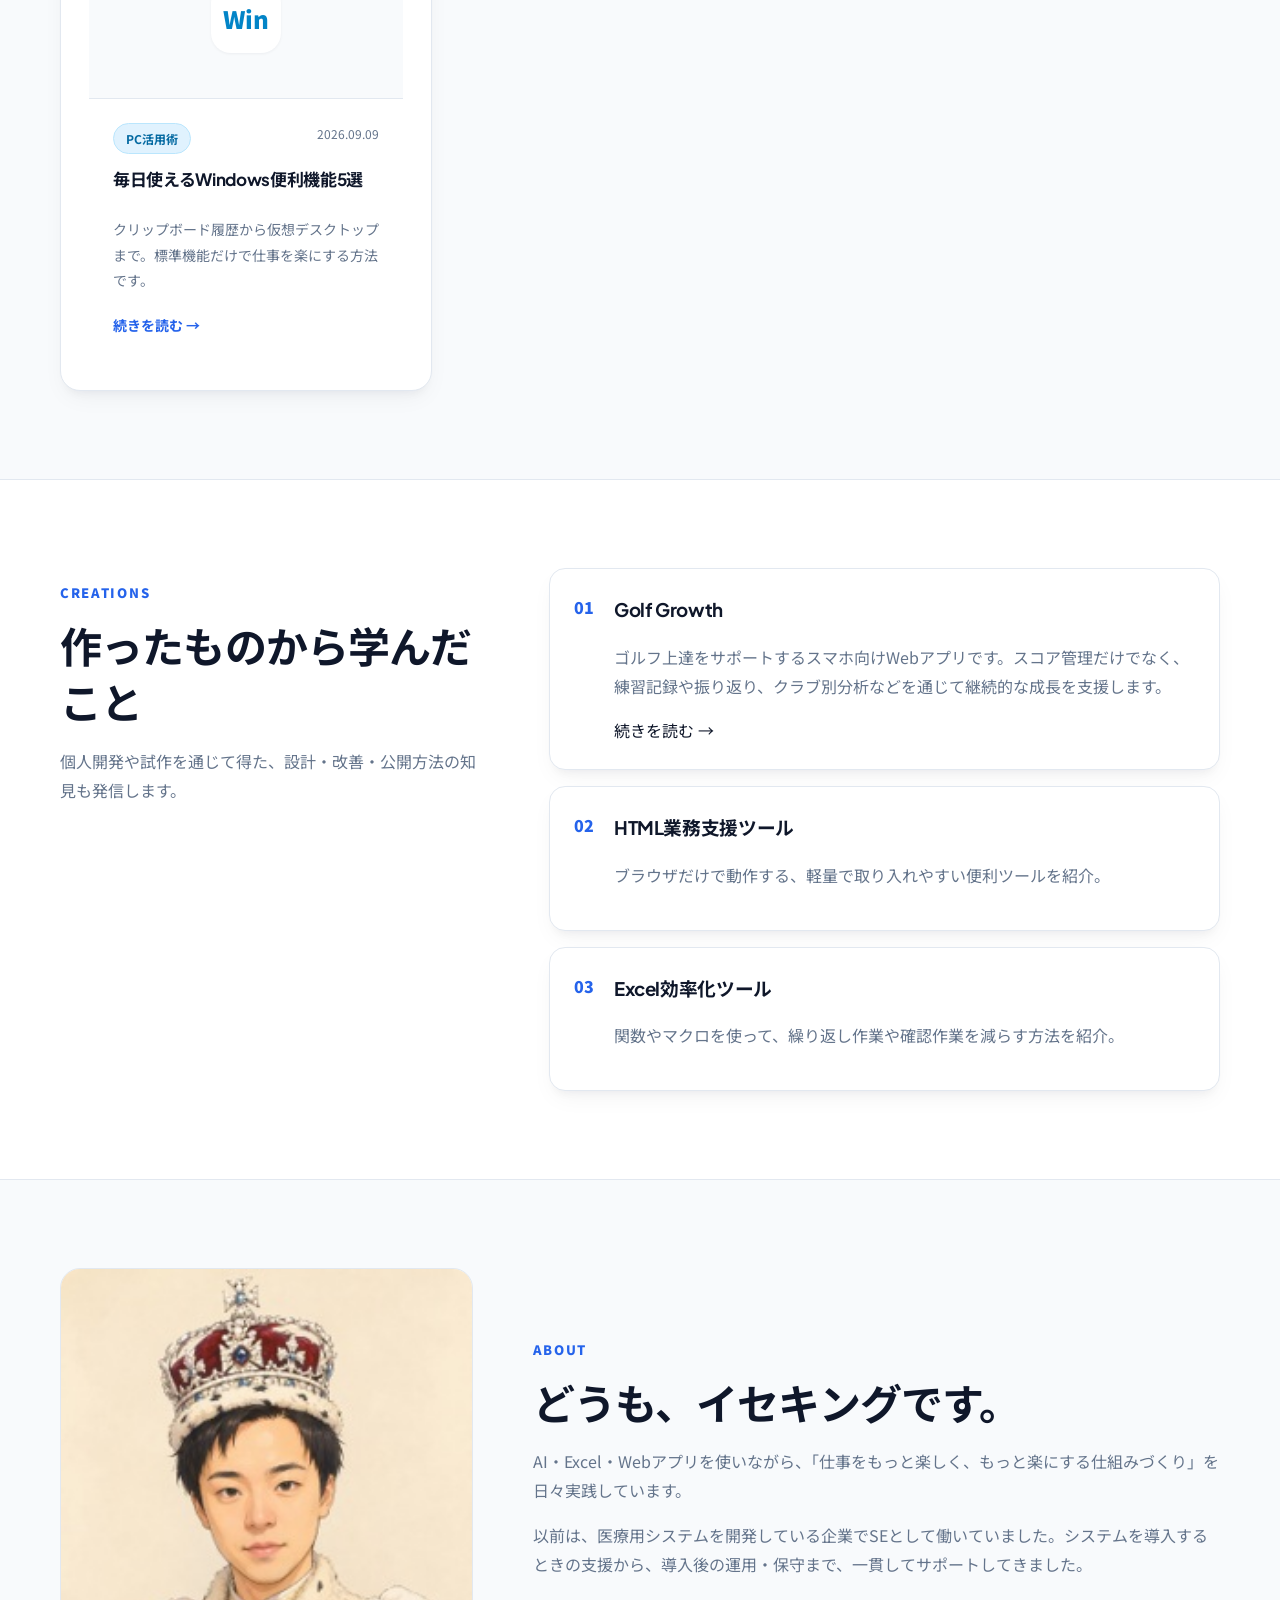
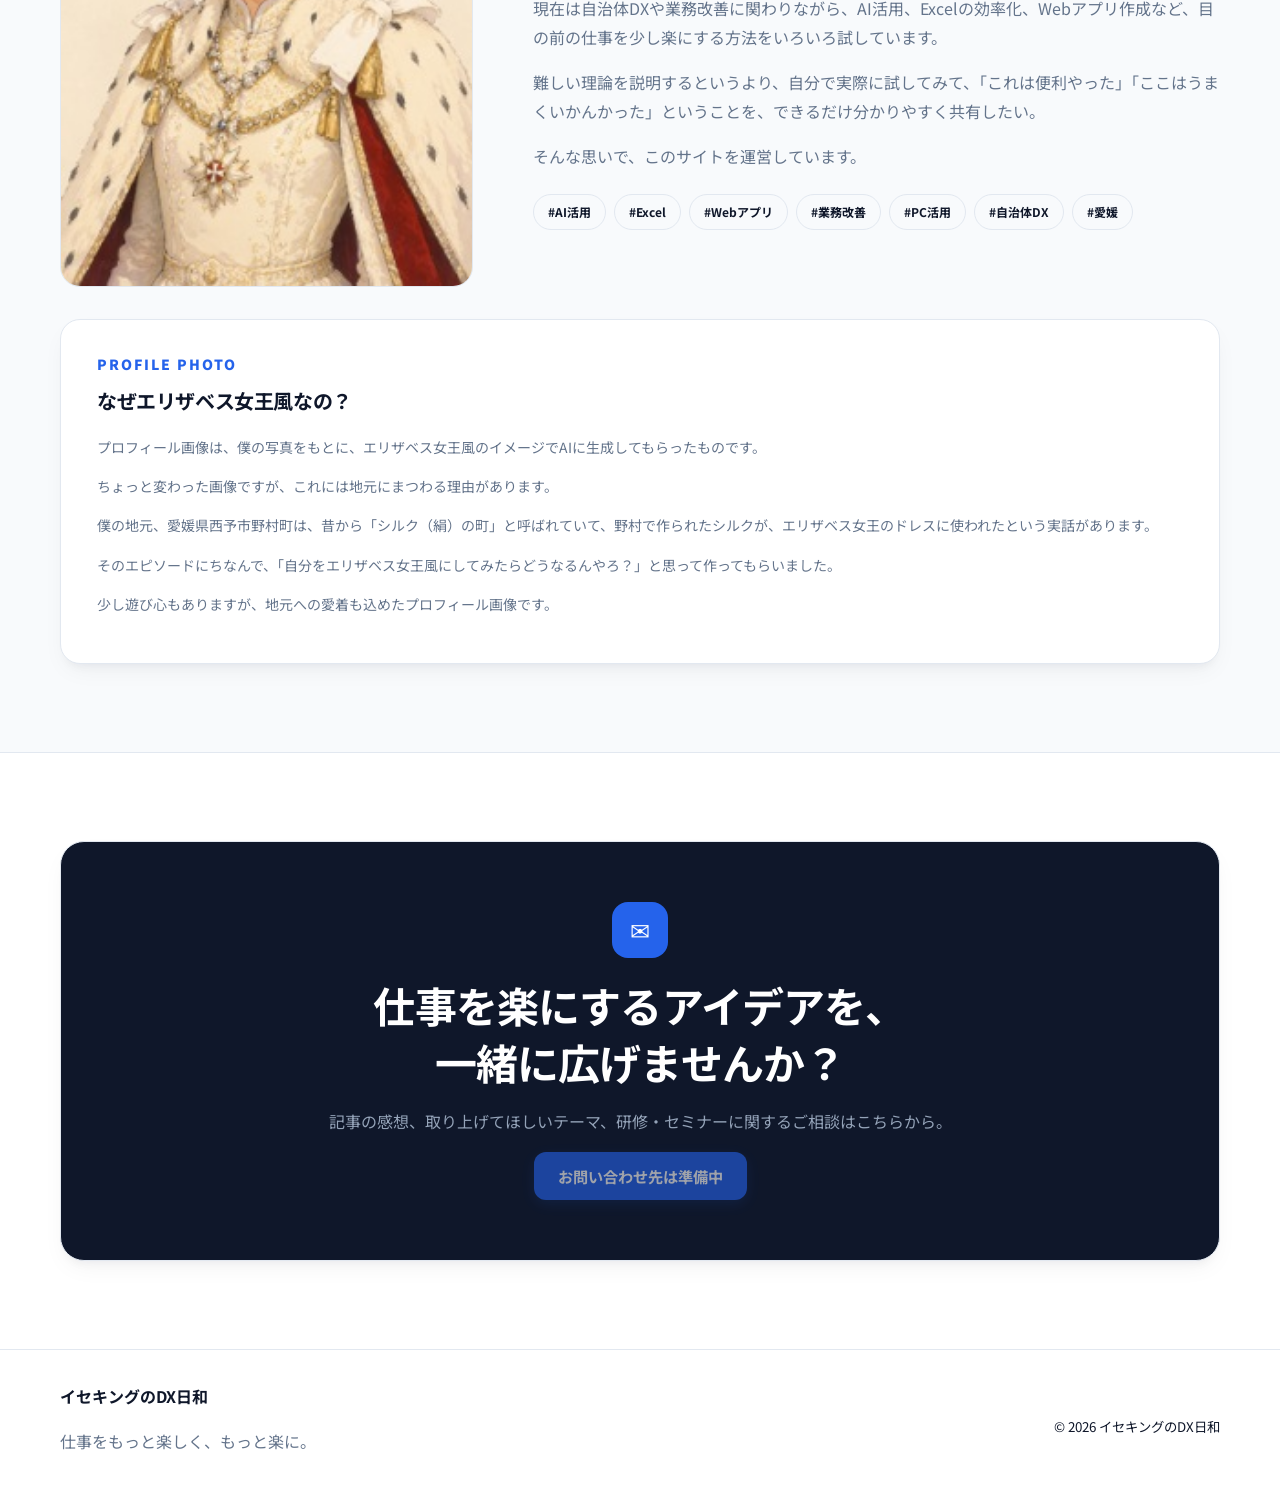
==== commit dccbb974: "Update index.html" ====
--- a/index.html
+++ b/index.html
@@ -33,9 +33,8 @@
 
 <main id="main">
 <section id="top" class="hero">
-<!-- 無限ストリーミング背景 -->
-  <div class="hero-floating-bg" aria-hidden="true">
-    <!-- 1行目（右から左へループ） -->
+<div class="hero-floating-bg" aria-hidden="true">
+    <!-- 1行目 -->
     <div class="float-track track-1">
       <div class="track-group">
         <span class="code-chip">Sub ProcessData_v2()</span>
@@ -45,7 +44,6 @@
         <span class="code-chip highlight">SMA(20) &gt; EMA(50)</span>
         <span class="code-chip">Application.ScreenUpdating = False</span>
       </div>
-      <!-- ループ接続用の同内容グループ -->
       <div class="track-group">
         <span class="code-chip">Sub ProcessData_v2()</span>
         <span class="code-chip highlight">p_value &lt; 0.05</span>
@@ -54,9 +52,17 @@
         <span class="code-chip highlight">SMA(20) &gt; EMA(50)</span>
         <span class="code-chip">Application.ScreenUpdating = False</span>
       </div>
-    </div>
-
-    <!-- 2行目（左から右へループ） -->
+      <div class="track-group">
+        <span class="code-chip">Sub ProcessData_v2()</span>
+        <span class="code-chip highlight">p_value &lt; 0.05</span>
+        <span class="code-chip">INDEX(MATCH())</span>
+        <span class="code-chip">RAG.retrieve_context()</span>
+        <span class="code-chip highlight">SMA(20) &gt; EMA(50)</span>
+        <span class="code-chip">Application.ScreenUpdating = False</span>
+      </div>
+    </div>
+
+    <!-- 2行目 -->
     <div class="float-track track-2">
       <div class="track-group">
         <span class="code-chip highlight">Order.Exec(Limit, Spread)</span>
@@ -74,10 +80,25 @@
         <span class="code-chip">Set dict = CreateObject()</span>
         <span class="code-chip">Tick.Delta &gt; Threshold</span>
       </div>
-    </div>
-
-    <!-- 3行目（右から左へゆっくりループ） -->
+      <div class="track-group">
+        <span class="code-chip highlight">Order.Exec(Limit, Spread)</span>
+        <span class="code-chip">Function CalcRisk(volatility)</span>
+        <span class="code-chip">LAMBDA(x, x*1.1)</span>
+        <span class="code-chip highlight">VaR_95 = Quantile(0.05)</span>
+        <span class="code-chip">Set dict = CreateObject()</span>
+        <span class="code-chip">Tick.Delta &gt; Threshold</span>
+      </div>
+    </div>
+
+    <!-- 3行目 -->
     <div class="float-track track-3">
+      <div class="track-group">
+        <span class="code-chip">vectorized_query(k=3)</span>
+        <span class="code-chip highlight">IF(ISNA(), 0, val)</span>
+        <span class="code-chip">HighFrequency::Execution()</span>
+        <span class="code-chip">WorksheetFunction.VLookUp</span>
+        <span class="code-chip highlight">p &lt; alpha ? reject : retain</span>
+      </div>
       <div class="track-group">
         <span class="code-chip">vectorized_query(k=3)</span>
         <span class="code-chip highlight">IF(ISNA(), 0, val)</span>
--- a/css/home-polish.css
+++ b/css/home-polish.css
@@ -11,7 +11,7 @@
 }
 
 /* ==========================================================================
-   コード＆ロジック・ストリーミング背景
+   コード＆ロジック・ストリーミング背景（滑らか無限ループ版）
    ========================================================================== */
 
 .hero-floating-bg {
@@ -25,82 +25,87 @@
   overflow: hidden;
   display: flex;
   flex-direction: column;
-  justify-content: space-around;
-  padding: 20px 0;
-  opacity: 0.55; /* クリーンな背景を維持する絶妙な透明度 */
-}
-
-/* トラック（流れる行）の基本設定 */
+  justify-content: space-evenly;
+  padding: 10px 0;
+  /* 背景の文字がメインコピーの邪魔をしないよう薄く調整 */
+  opacity: 0.35;
+  /* 両端をほんのりフェードアウトさせて自然に見せる */
+  mask-image: linear-gradient(to right, transparent, black 10%, black 90%, transparent);
+  -webkit-mask-image: linear-gradient(to right, transparent, black 10%, black 90%, transparent);
+}
+
+/* 1行ごとの枠組み */
 .float-track {
   display: flex;
-  gap: 32px;
-  white-space: nowrap;
   width: max-content;
+}
+
+/* ループ用グループ */
+.track-group {
+  display: flex;
+  gap: 24px;
+  padding-right: 24px;
 }
 
 /* 共通コードチップデザイン */
 .code-chip {
   display: inline-flex;
   align-items: center;
-  padding: 6px 14px;
-  background: #ffffff;
-  border: 1px solid #e2e8f0;
-  border-radius: 8px;
+  padding: 5px 12px;
+  background: rgba(255, 255, 255, 0.8);
+  border: 1px solid #cbd5e1;
+  border-radius: 6px;
   color: #475569;
   font-family: ui-monospace, SFMono-Regular, Menlo, Monaco, Consolas, monospace;
   font-size: 11px;
   font-weight: 600;
-  box-shadow: 0 2px 8px rgba(15, 23, 42, 0.03);
-}
-
-/* 強調させたい条件式やロジック */
+  white-space: nowrap;
+  box-shadow: 0 1px 3px rgba(0, 0, 0, 0.02);
+}
+
+/* 強調要素 */
 .code-chip.highlight {
-  background: #eff6ff;
-  border-color: #bfdbfe;
+  background: rgba(239, 246, 255, 0.9);
+  border-color: #93c5fd;
   color: #2563eb;
   font-weight: 700;
 }
 
-/* --- 動的アニメーション（横移動 ＋ 上下ゆらぎ） --- */
-
-/* 1行目: 左から右へ移動しながら上下に漂う */
+/* --- 滑らかな無限ループアニメーション --- */
+
+/* 1行目: 右から左へ滑らかに流れる */
 .track-1 {
-  animation: streamRight 28s linear infinite, floatY 6s ease-in-out infinite alternate;
-}
-
-/* 2行目: 右から左へ移動しながら逆に上下に漂う */
+  animation: infiniteScrollLeft 35s linear infinite;
+}
+
+/* 2行目: 左から右へ滑らかに流れる */
 .track-2 {
-  animation: streamLeft 32s linear infinite, floatY 7s ease-in-out infinite alternate-reverse;
-}
-
-/* 3行目: ゆっくり左から右へ移動 */
+  animation: infiniteScrollRight 40s linear infinite;
+}
+
+/* 3行目: 右から左へゆっくり流れる */
 .track-3 {
-  animation: streamRight 36s linear infinite, floatY 8s ease-in-out infinite alternate;
-}
-
-@keyframes streamRight {
-  0% { transform: translateX(-20%); }
-  100% { transform: translateX(10%); }
-}
-
-@keyframes streamLeft {
-  0% { transform: translateX(10%); }
-  100% { transform: translateX(-20%); }
-}
-
-@keyframes floatY {
-  0% { margin-top: 0px; }
-  100% { margin-top: 15px; }
-}
-
-/* スマホ表示での調整 */
+  animation: infiniteScrollLeft 48s linear infinite;
+}
+
+@keyframes infiniteScrollLeft {
+  0% { transform: translateX(0); }
+  100% { transform: translateX(-50%); }
+}
+
+@keyframes infiniteScrollRight {
+  0% { transform: translateX(-50%); }
+  100% { transform: translateX(0); }
+}
+
+/* スマホ表示での微調整 */
 @media (max-width: 640px) {
   .hero-floating-bg {
-    opacity: 0.35; /* 文字と重なっても邪魔にならないよう薄くする */
+    opacity: 0.2; /* スマホではさらに薄くして可読性を最優先 */
   }
   .code-chip {
     font-size: 9px;
-    padding: 4px 8px;
+    padding: 3px 8px;
   }
 }
 
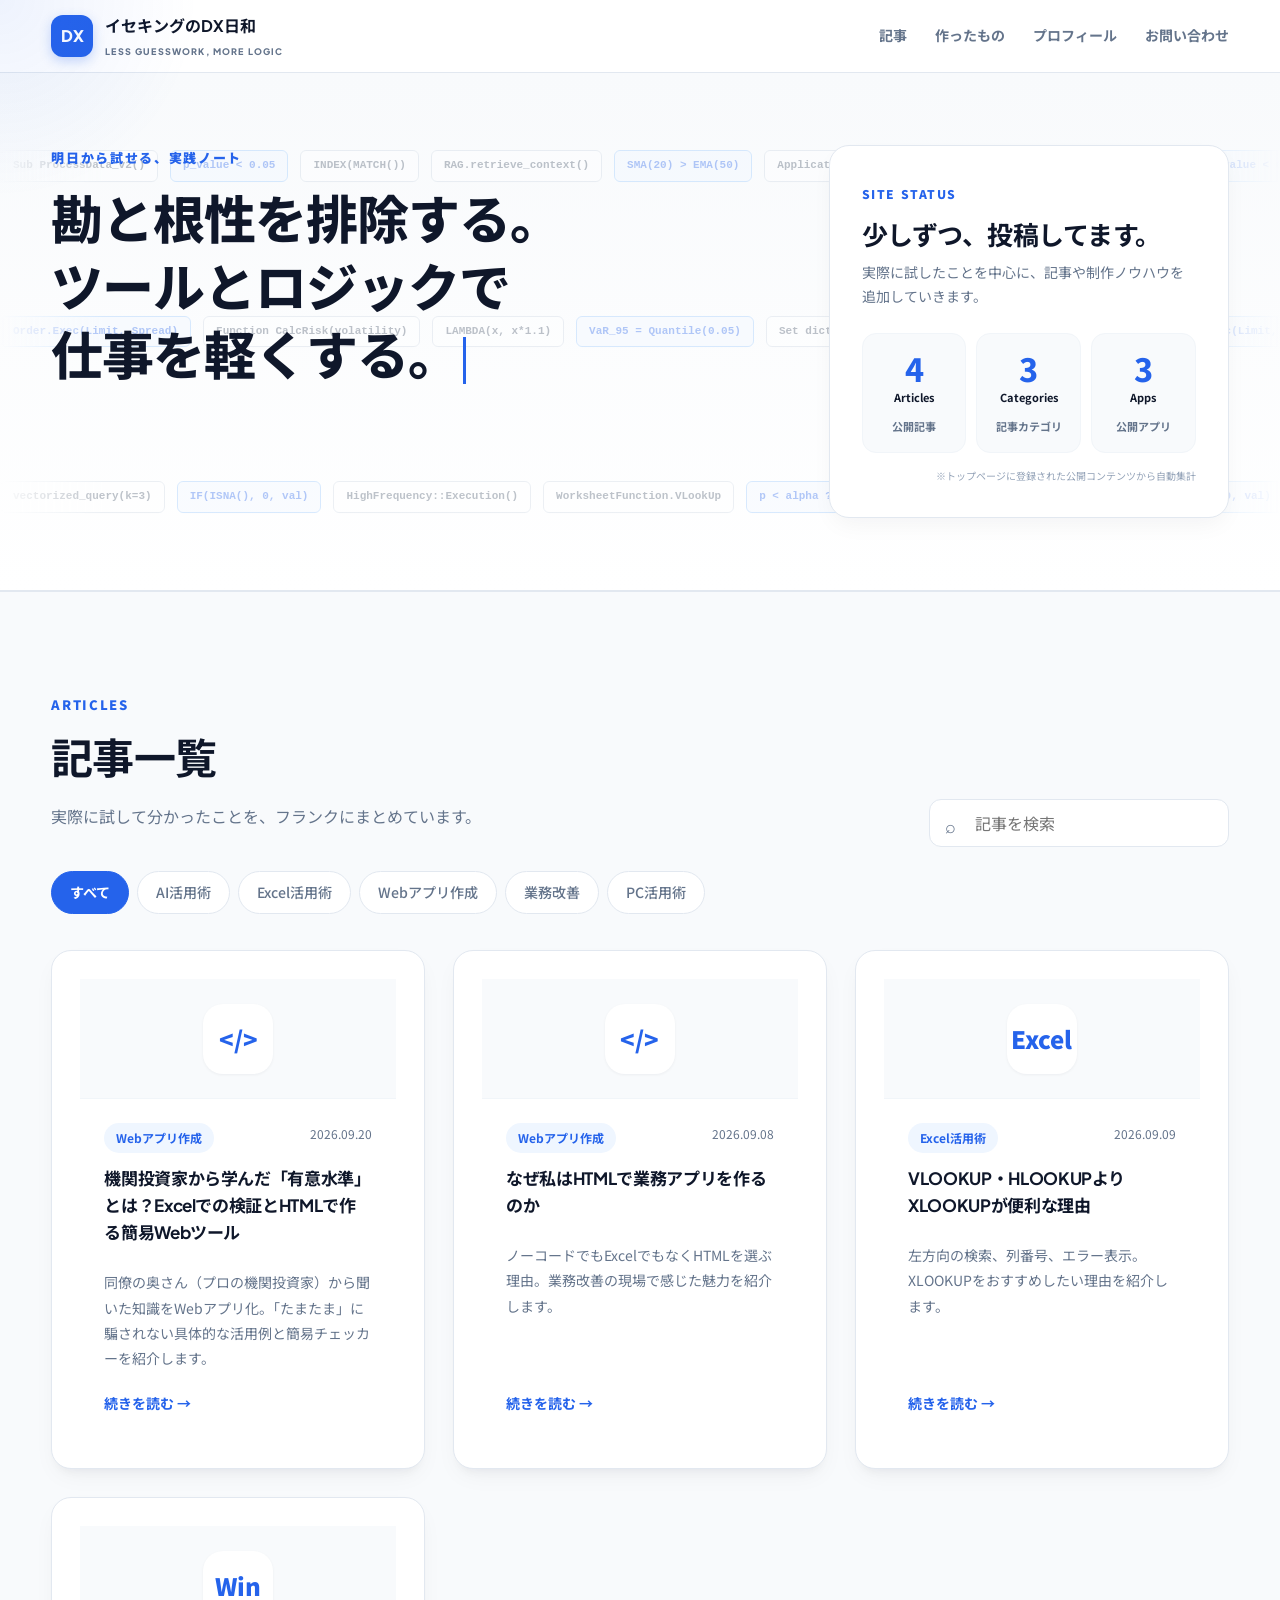
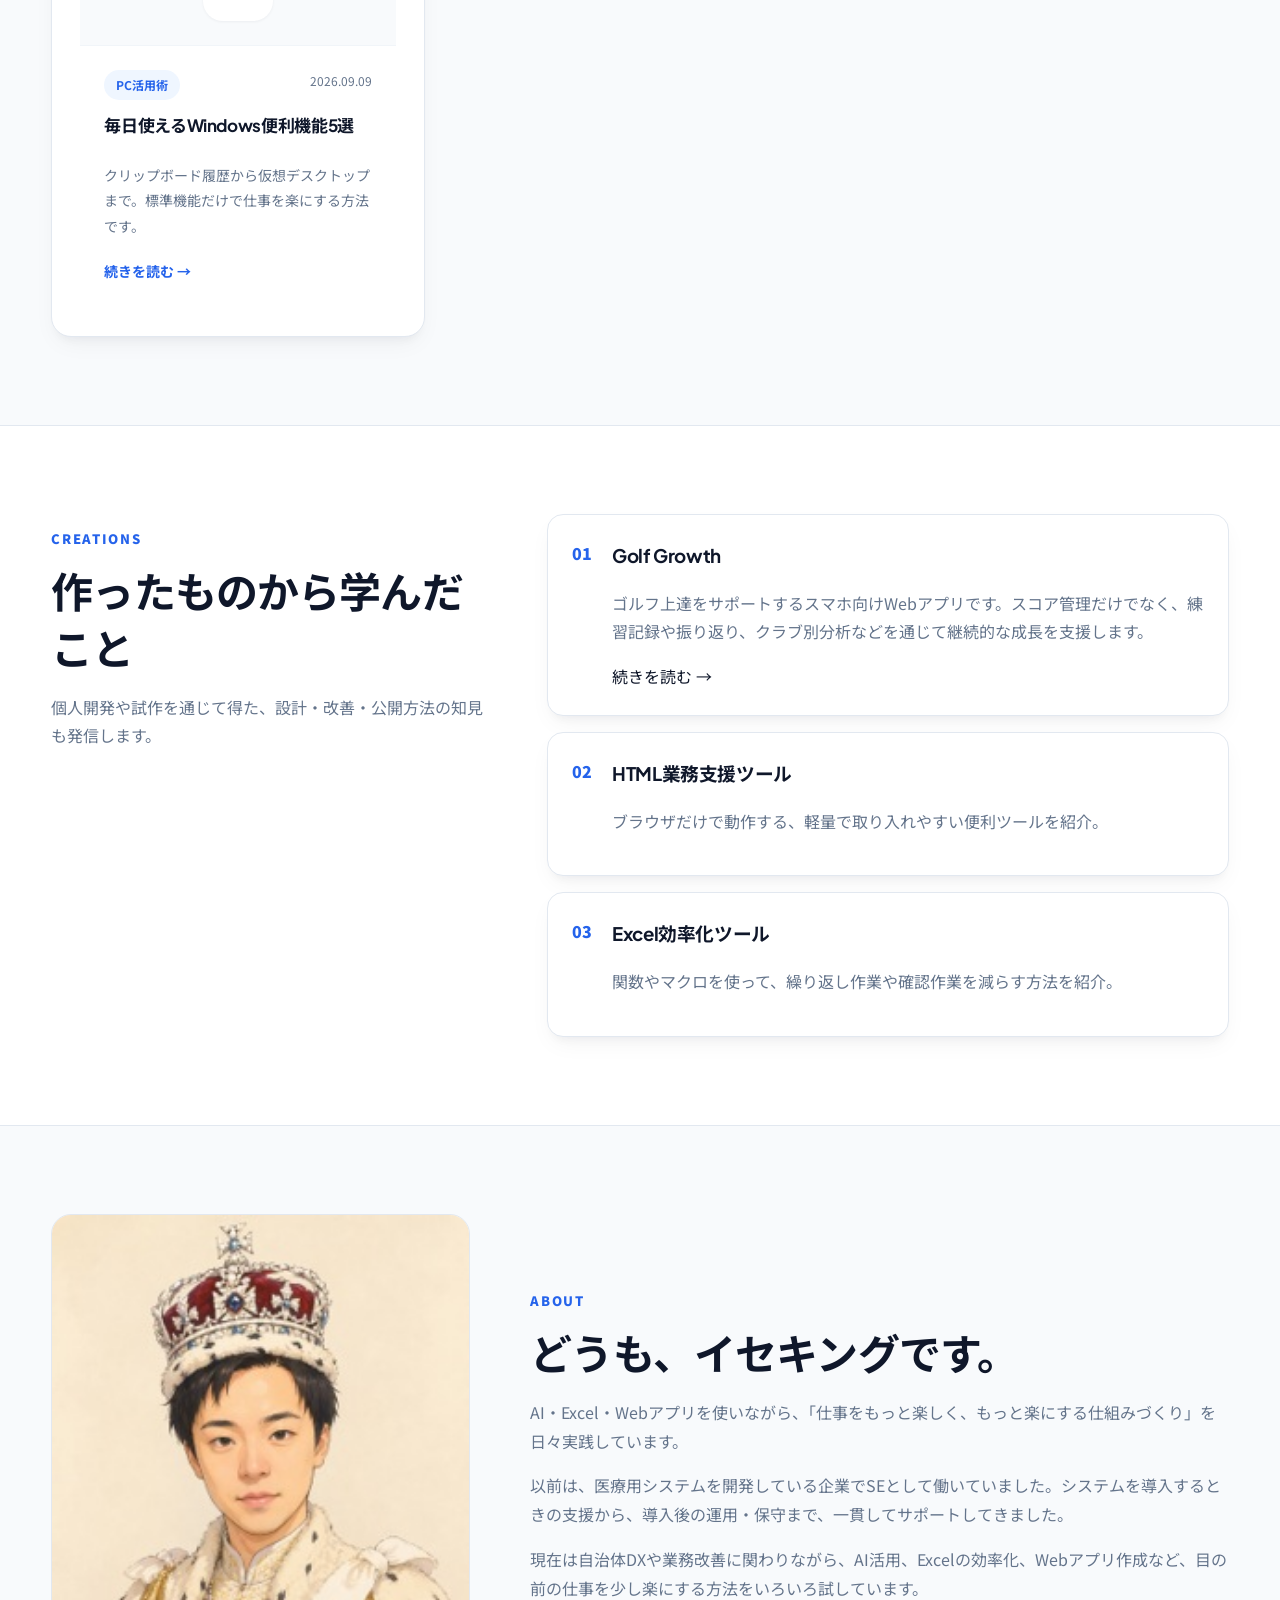
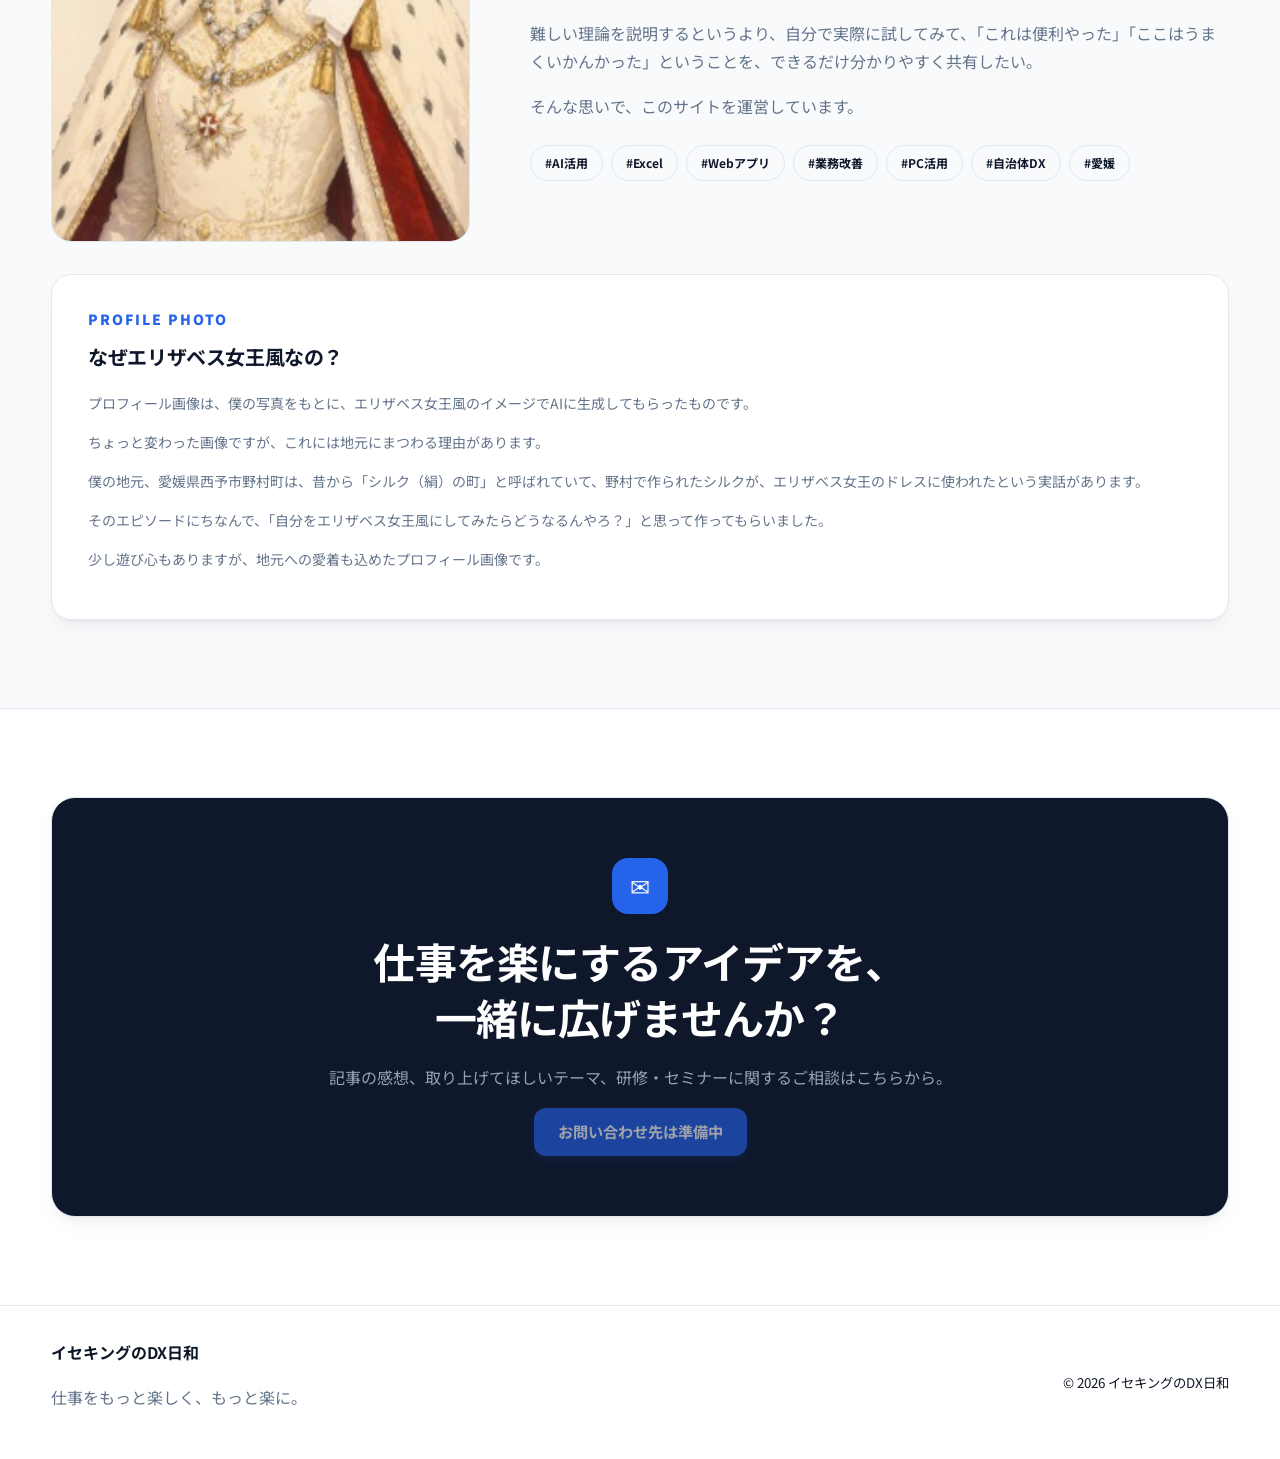
==== commit 1282e031: "Update index.html" ====
--- a/index.html
+++ b/index.html
@@ -187,7 +187,7 @@
     </div>
 
     <div id="article-list" class="article-grid">
-      <article class="article-card card fade-in-up" data-category="webapp" data-search="HTML Webアプリ 統計学 有意水準 機関投資家 Excel データ分析">
+      <article class="article-card card fade-in-up" data-category="Webアプリ作成" data-search="HTML Webアプリ 統計学 有意水準 機関投資家 Excel データ分析">
         <div class="article-cover"><span>&lt;/&gt;</span></div>
         <div class="article-body">
           <div class="meta"><span>Webアプリ作成</span><time>2026.09.20</time></div>
@@ -197,7 +197,7 @@
         </div>
       </article>
 
-      <article class="article-card card fade-in-up" data-category="webapp" data-search="HTML Webアプリ 業務改善">
+      <article class="article-card card fade-in-up" data-category="Webアプリ作成" data-search="HTML Webアプリ 業務改善">
         <div class="article-cover"><span>&lt;/&gt;</span></div>
         <div class="article-body">
           <div class="meta"><span>Webアプリ作成</span><time>2026.09.08</time></div>
@@ -207,7 +207,7 @@
         </div>
       </article>
 
-      <article class="article-card card fade-in-up" data-category="excel" data-search="Excel XLOOKUP VLOOKUP HLOOKUP 関数">
+      <article class="article-card card fade-in-up" data-category="Excel活用術" data-search="Excel XLOOKUP VLOOKUP HLOOKUP 関数">
         <div class="article-cover"><span>Excel</span></div>
         <div class="article-body">
           <div class="meta"><span>Excel活用術</span><time>2026.09.09</time></div>
@@ -217,7 +217,7 @@
         </div>
       </article>
 
-      <article class="article-card card fade-in-up" data-category="pc" data-search="Windows PC活用 ショートカット クリップボード 仮想デスクトップ">
+      <article class="article-card card fade-in-up" data-category="PC活用術" data-search="Windows PC活用 ショートカット クリップボード 仮想デスクトップ">
         <div class="article-cover"><span>Win</span></div>
         <div class="article-body">
           <div class="meta"><span>PC活用術</span><time>2026.09.09</time></div>
@@ -327,5 +327,63 @@
 </footer>
 
 <script src="js/main.js"></script>
+  <script>
+document.addEventListener('DOMContentLoaded', () => {
+  const filterBtns = document.querySelectorAll('.category-filter .filter-btn');
+  const articleCards = document.querySelectorAll('#article-list .article-card');
+  const searchInput = document.getElementById('article-search');
+  const noResults = document.getElementById('no-results');
+
+  let currentCategory = 'すべて';
+  let currentKeyword = '';
+
+  // 記事の表示/非表示を更新する関数
+  function filterArticles() {
+    let visibleCount = 0;
+
+    articleCards.forEach(card => {
+      const category = card.getAttribute('data-category') || '';
+      const searchData = (card.getAttribute('data-search') || '') + ' ' + card.textContent;
+      
+      // カテゴリ一致判定
+      const matchesCategory = (currentCategory === 'すべて' || category === currentCategory);
+      
+      // 検索キーワード一致判定
+      const matchesKeyword = !currentKeyword || searchData.toLowerCase().includes(currentKeyword);
+
+      if (matchesCategory && matchesKeyword) {
+        card.style.display = '';
+        visibleCount++;
+      } else {
+        card.style.display = 'none';
+      }
+    });
+
+    // 0件の時のメッセージ制御
+    if (noResults) {
+      noResults.hidden = (visibleCount > 0);
+    }
+  }
+
+  // カテゴリボタンのクリックイベント
+  filterBtns.forEach(btn => {
+    btn.addEventListener('click', () => {
+      filterBtns.forEach(b => b.classList.remove('active'));
+      btn.classList.add('active');
+      
+      currentCategory = btn.textContent.trim();
+      filterArticles();
+    });
+  });
+
+  // 検索入力イベント
+  if (searchInput) {
+    searchInput.addEventListener('input', (e) => {
+      currentKeyword = e.target.value.toLowerCase().trim();
+      filterArticles();
+    });
+  }
+});
+</script>
 </body>
 </html>
--- a/css/home-polish.css
+++ b/css/home-polish.css
@@ -10,8 +10,13 @@
   overflow: hidden;
 }
 
-/* ==========================================================================
-   コード＆ロジック・ストリーミング背景（滑らか無限ループ版）
+/* 横はみ出し防止用のグローバル保護 */
+body, html {
+  overflow-x: hidden;
+}
+
+/* ==========================================================================
+   コード＆ロジック・ストリーミング背景（高密度＆滑らか無限ループ）
    ========================================================================== */
 
 .hero-floating-bg {
@@ -25,26 +30,23 @@
   overflow: hidden;
   display: flex;
   flex-direction: column;
-  justify-content: space-evenly;
+  justify-content: space-around;
   padding: 10px 0;
-  /* 背景の文字がメインコピーの邪魔をしないよう薄く調整 */
   opacity: 0.35;
-  /* 両端をほんのりフェードアウトさせて自然に見せる */
-  mask-image: linear-gradient(to right, transparent, black 10%, black 90%, transparent);
-  -webkit-mask-image: linear-gradient(to right, transparent, black 10%, black 90%, transparent);
-}
-
-/* 1行ごとの枠組み */
+  mask-image: linear-gradient(to right, transparent, black 8%, black 92%, transparent);
+  -webkit-mask-image: linear-gradient(to right, transparent, black 8%, black 92%, transparent);
+}
+
 .float-track {
   display: flex;
   width: max-content;
 }
 
-/* ループ用グループ */
+/* チップ同士の間隔（gap）を狭めて隙間を完全排除 */
 .track-group {
   display: flex;
-  gap: 24px;
-  padding-right: 24px;
+  gap: 12px;
+  padding-right: 12px;
 }
 
 /* 共通コードチップデザイン */
@@ -52,7 +54,7 @@
   display: inline-flex;
   align-items: center;
   padding: 5px 12px;
-  background: rgba(255, 255, 255, 0.8);
+  background: rgba(255, 255, 255, 0.85);
   border: 1px solid #cbd5e1;
   border-radius: 6px;
   color: #475569;
@@ -65,88 +67,72 @@
 
 /* 強調要素 */
 .code-chip.highlight {
-  background: rgba(239, 246, 255, 0.9);
+  background: rgba(239, 246, 255, 0.95);
   border-color: #93c5fd;
   color: #2563eb;
   font-weight: 700;
 }
 
-/* --- 滑らかな無限ループアニメーション --- */
-
-/* 1行目: 右から左へ滑らかに流れる */
+/* --- シームレス無限ループアニメーション（3グループ構造対応） --- */
 .track-1 {
-  animation: infiniteScrollLeft 35s linear infinite;
-}
-
-/* 2行目: 左から右へ滑らかに流れる */
+  animation: streamLeft 25s linear infinite;
+}
+
 .track-2 {
-  animation: infiniteScrollRight 40s linear infinite;
-}
-
-/* 3行目: 右から左へゆっくり流れる */
+  animation: streamRight 30s linear infinite;
+}
+
 .track-3 {
-  animation: infiniteScrollLeft 48s linear infinite;
-}
-
-@keyframes infiniteScrollLeft {
+  animation: streamLeft 35s linear infinite;
+}
+
+@keyframes streamLeft {
   0% { transform: translateX(0); }
-  100% { transform: translateX(-50%); }
-}
-
-@keyframes infiniteScrollRight {
-  0% { transform: translateX(-50%); }
+  100% { transform: translateX(-33.333%); }
+}
+
+@keyframes streamRight {
+  0% { transform: translateX(-33.333%); }
   100% { transform: translateX(0); }
 }
 
-/* スマホ表示での微調整 */
-@media (max-width: 640px) {
-  .hero-floating-bg {
-    opacity: 0.2; /* スマホではさらに薄くして可読性を最優先 */
-  }
-  .code-chip {
-    font-size: 9px;
-    padding: 3px 8px;
-  }
-}
-
-/* 横はみ出し防止用のグローバル保護 */
-body, html {
-  overflow-x: hidden;
-}
-
-/* 2. ヒーローエリアのグリッドレイアウト */
+/* ==========================================================================
+   2. ヒーローエリアのグリッド ＆ キャッチコピー設定
+   ========================================================================== */
+
 .hero-grid {
   position: relative;
   z-index: 1; /* コンテンツを浮遊背景より手前に配置 */
   display: grid;
-  grid-template-columns: 1fr 380px; /* 右パネル幅を380pxに固定し圧迫を防止 */
+  grid-template-columns: 1fr 380px;
   align-items: center;
   gap: 40px;
   padding: 60px 0;
 }
 
-/* PC・タブレット時の文字サイズ調整 */
+/* キャッチコピー文字サイズ拡大 */
 .hero-copy h1 {
   margin: 16px 0 20px;
-  font-size: clamp(28px, 4.5vw, 44px); /* 下限を28pxに引き上げ */
+  font-size: clamp(34px, 5.2vw, 52px); /* 下限34px〜上限52pxへ拡大 */
   font-weight: 800;
-  line-height: 1.35;
+  line-height: 1.3;
   color: #0f172a;
 }
 
 .hero-line {
   display: block;
-  min-height: 1.35em;
-  white-space: normal; /* 折返し許可 */
-  word-break: break-word; /* 長い単語や記号のはみ出し防止 */
+  min-height: 1.3em;
+  white-space: normal;
+  word-break: break-word;
   overflow-wrap: break-word;
 }
 
+/* 2行目の青文字アクセント */
 .hero-accent {
-  color: #2563eb;
-}
-
-/* 4. タイピング演出（点滅カーソル） */
+  color: #2563eb !important;
+}
+
+/* タイピング演出（点滅カーソル） */
 .type-cursor {
   display: inline-block;
   width: 3px;
@@ -176,7 +162,10 @@
   transform: translateY(0);
 }
 
-/* 5. 右側ステータスパネル */
+/* ==========================================================================
+   3. ステータスパネル・フィルター・カテゴリタグ
+   ========================================================================== */
+
 .stats-panel {
   padding: 32px;
   border: 1px solid #e2e8f0;
@@ -251,7 +240,7 @@
   text-align: right;
 }
 
-/* 6. カテゴリフィルターボタン */
+/* カテゴリフィルターボタン */
 .category-filter {
   display: flex;
   gap: 8px;
@@ -285,8 +274,7 @@
   font-weight: 700;
 }
 
-/* 7. カテゴリごとのカラー識別 */
-/* Excel */
+/* カテゴリごとのカラー識別 */
 [data-category="excel"] .meta span,
 .tag-excel {
   background-color: #dcfce7 !important;
@@ -297,7 +285,6 @@
   color: #16a34a !important;
 }
 
-/* AI活用術 */
 [data-category="ai"] .meta span,
 .tag-ai {
   background-color: #f3e8ff !important;
@@ -308,7 +295,6 @@
   color: #9333ea !important;
 }
 
-/* Webアプリ作成 */
 [data-category="webapp"] .meta span,
 .tag-webapp {
   background-color: #eff6ff !important;
@@ -319,7 +305,6 @@
   color: #2563eb !important;
 }
 
-/* 業務改善 */
 [data-category="process"] .meta span,
 .tag-process {
   background-color: #ffedd5 !important;
@@ -330,7 +315,6 @@
   color: #ea580c !important;
 }
 
-/* PC活用術 */
 [data-category="pc"] .meta span,
 .tag-pc {
   background-color: #e0f2fe !important;
@@ -341,7 +325,7 @@
   color: #0284c7 !important;
 }
 
-/* 8. プロフィール領域 */
+/* プロフィール領域 */
 .profile-photo-wrap {
   overflow: hidden;
   border: 1px solid #e2e8f0;
@@ -384,7 +368,10 @@
   line-height: 1.8;
 }
 
-/* 9. レスポンシブ設定（タブレット・スマホ対応） */
+/* ==========================================================================
+   4. レスポンシブ設定（タブレット・スマホ最適化）
+   ========================================================================== */
+
 @media (max-width: 900px) {
   .hero-grid {
     grid-template-columns: 1fr;
@@ -393,19 +380,17 @@
   }
 }
 
-/* スマホ表示時（640px以下）のスタイル調整 */
 @media (max-width: 640px) {
-  .float-item {
-    font-size: 10px;
-    padding: 4px 10px;
-    opacity: 0.3;
-  }
-  .pos-3 { display: none; } /* スマホでは中央の要素を消して可読性を確保 */
-  .pos-4 { display: none; }
-
+  .hero-floating-bg {
+    opacity: 0.2; /* スマホでは可読性を優先して薄く設定 */
+  }
+  .code-chip {
+    font-size: 9px;
+    padding: 3px 8px;
+  }
   .hero-copy h1 {
-    font-size: 28px; /* 視認性を確保したサイズ */
-    line-height: 1.3;
+    font-size: 30px; /* スマホでも存在感のある文字サイズに自動調整 */
+    line-height: 1.35;
   }
   .hero-copy .lead {
     font-size: 14px;
@@ -430,3 +415,69 @@
     padding: 20px;
   }
 }
+/* ==========================================================================
+   PC表示時の横幅拡張（トップページ用）
+   ========================================================================== */
+
+/* 1. コンテナの最大幅を拡張（1280pxへ広げる） */
+.container {
+  max-width: 1280px !important;
+  width: 92%;
+  margin-left: auto;
+  margin-right: auto;
+}
+
+/* 2. ヒーローエリアのグリッドレイアウト調整 */
+@media (min-width: 1024px) {
+  .hero-grid {
+    grid-template-columns: 1fr 400px;
+    gap: 60px;
+  }
+}
+
+/* 3. 記事一覧カードのグリッド調整 */
+.article-grid {
+  display: grid;
+  grid-template-columns: repeat(auto-fill, minmax(300px, 1fr));
+  gap: 28px;
+}
+
+
+/* ==========================================================================
+   改善調整（ボタン・カードサムネイル・ホバー演出）
+   ========================================================================== */
+
+/* 1. 「イセキングについて」ボタンの背景と同化を防ぐ調整 */
+.hero-actions .btn-secondary {
+  background-color: #f1f5f9; /* ほんのりグレーの背景色をつけて同化を防止 */
+  border-color: #cbd5e1;
+  color: #334155;
+  font-weight: 600;
+  transition: all 0.2s ease;
+}
+
+.hero-actions .btn-secondary:hover {
+  background-color: #e2e8f0;
+  border-color: #94a3b8;
+  color: #0f172a;
+}
+
+/* 2. 記事カードのサムネイル高さ削減（縦幅をすっきり整える） */
+.article-card .article-cover {
+  height: 120px !important; /* 高さを抑えて縦のスペースを無駄にとらない設定 */
+  display: flex;
+  align-items: center;
+  justify-content: center;
+  background-color: #f8fafc;
+  border-bottom: 1px solid #f1f5f9;
+}
+
+/* 3. カードホバー時の立体感演出（浮き上がり ＋ 影を深くする） */
+.article-card {
+  transition: transform 0.25s ease, box-shadow 0.25s ease;
+}
+
+.article-card:hover {
+  transform: translateY(-5px); /* 微妙に上に浮く */
+  box-shadow: 0 12px 24px -6px rgba(15, 23, 42, 0.12); /* 影を深める */
+}
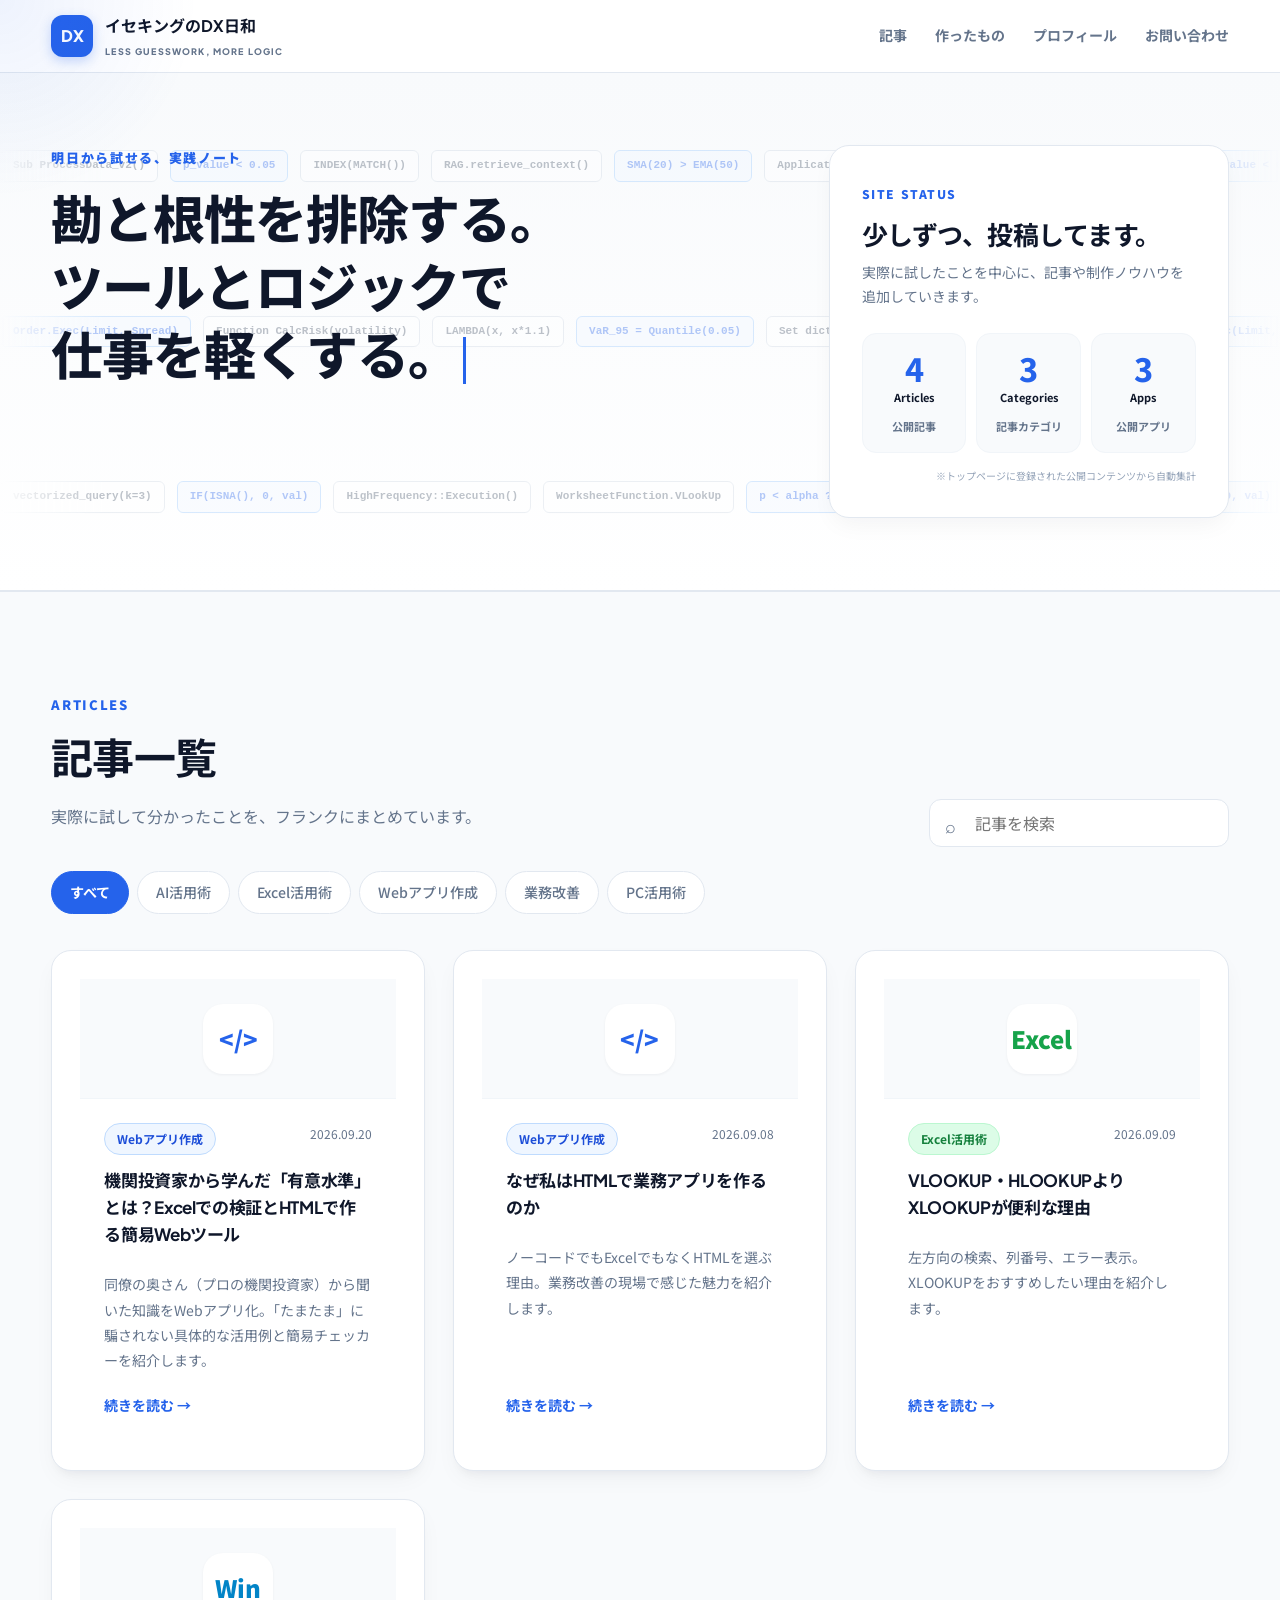
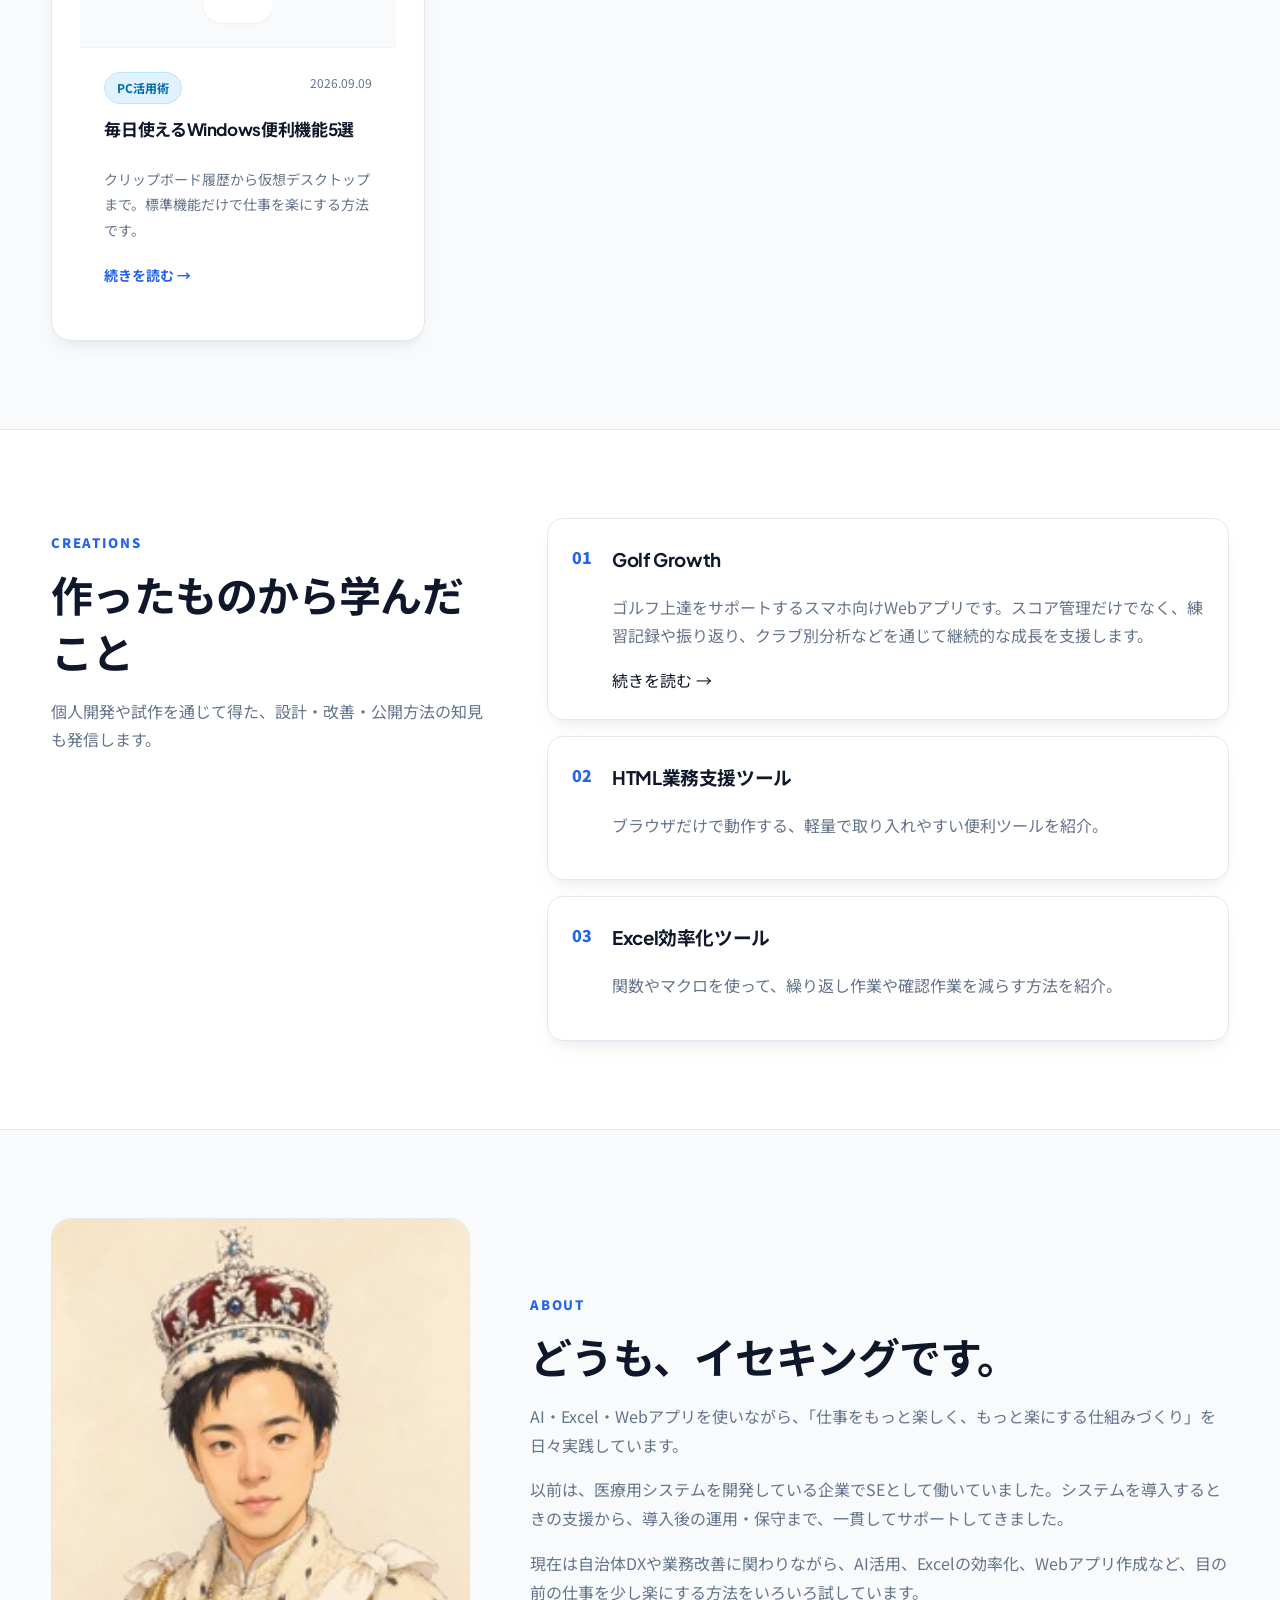
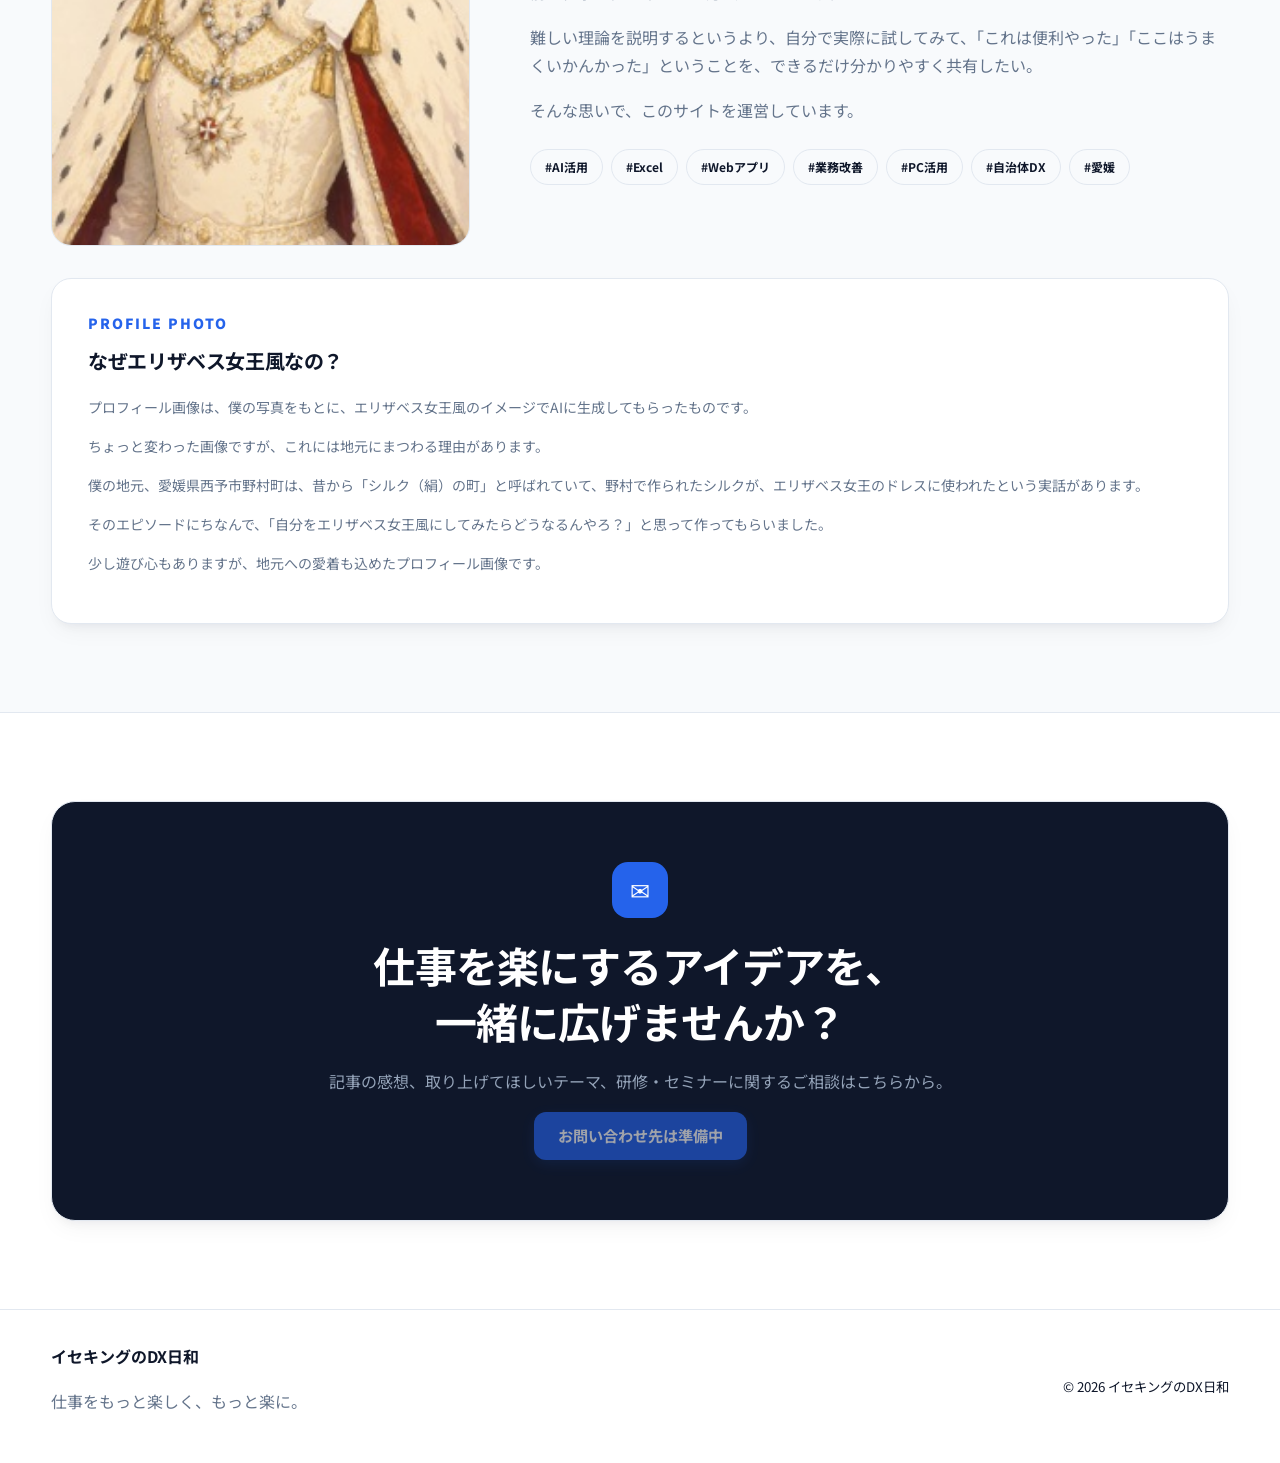
==== commit dbb36b50: "Update index.html" ====
--- a/index.html
+++ b/index.html
@@ -130,6 +130,7 @@
   <div class="hero-actions">
     <a class="btn-primary" href="#articles">最新の記事を見る <span>→</span></a>
     <a class="button secondary" href="#profile" style="color: #94a3b8; border-color: rgba(255,255,255,0.15);">イセキングについて</a>
+    <a href="game.html">ミニゲーム</a> <!-- ← この行を追加 -->
   </div>
 </div>
     <aside class="stats-panel card fade-in-up" aria-label="サイトの公開状況">
--- a/css/home-polish.css
+++ b/css/home-polish.css
@@ -275,53 +275,53 @@
 }
 
 /* カテゴリごとのカラー識別 */
-[data-category="excel"] .meta span,
+[data-category="Excel活用術"] .meta span,
 .tag-excel {
   background-color: #dcfce7 !important;
   color: #15803d !important;
   border: 1px solid #bbf7d0 !important;
 }
-.article-card[data-category="excel"] .article-cover span {
+.article-card[data-category="Excel活用術"] .article-cover span {
   color: #16a34a !important;
 }
 
-[data-category="ai"] .meta span,
+[data-category="AI活用術"] .meta span,
 .tag-ai {
   background-color: #f3e8ff !important;
   color: #7e22ce !important;
   border: 1px solid #e9d5ff !important;
 }
-.article-card[data-category="ai"] .article-cover span {
+.article-card[data-category="AI活用術"] .article-cover span {
   color: #9333ea !important;
 }
 
-[data-category="webapp"] .meta span,
+[data-category="Webアプリ作成"] .meta span,
 .tag-webapp {
   background-color: #eff6ff !important;
   color: #1d4ed8 !important;
   border: 1px solid #bfdbfe !important;
 }
-.article-card[data-category="webapp"] .article-cover span {
+.article-card[data-category="Webアプリ作成"] .article-cover span {
   color: #2563eb !important;
 }
 
-[data-category="process"] .meta span,
+[data-category="業務改善"] .meta span,
 .tag-process {
   background-color: #ffedd5 !important;
   color: #c2410c !important;
   border: 1px solid #fed7aa !important;
 }
-.article-card[data-category="process"] .article-cover span {
+.article-card[data-category="業務改善"] .article-cover span {
   color: #ea580c !important;
 }
 
-[data-category="pc"] .meta span,
+[data-category="PC活用術"] .meta span,
 .tag-pc {
   background-color: #e0f2fe !important;
   color: #0369a1 !important;
   border: 1px solid #bae6fd !important;
 }
-.article-card[data-category="pc"] .article-cover span {
+.article-card[data-category="PC活用術"] .article-cover span {
   color: #0284c7 !important;
 }
 
